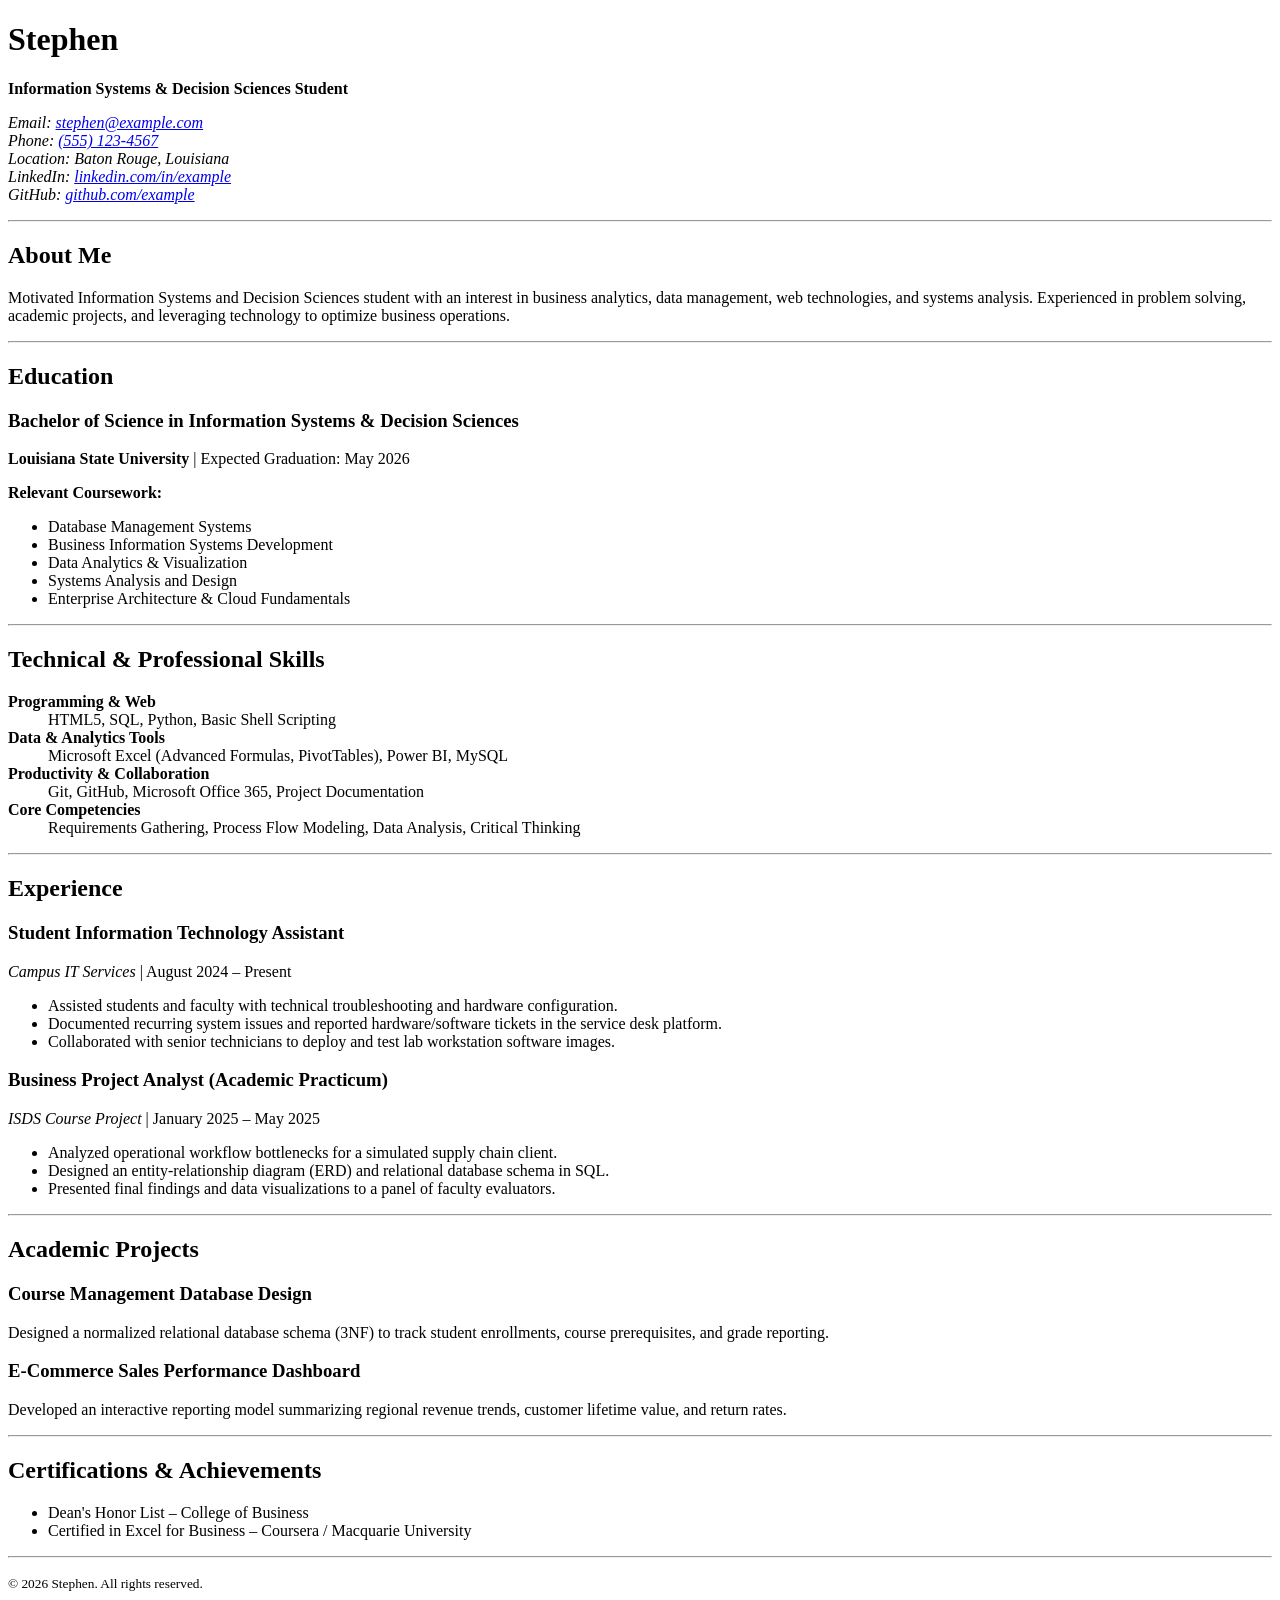
==== index.html @ 6f414e44 "Add index.html" ====
<!DOCTYPE html>
<html lang="en">
<head>
    <meta charset="UTF-8">
    <meta name="viewport" content="width=device-width, initial-scale=1.0">
    <title>Profile - Stephen</title>
</head>
<body>

    <header>
        <h1>Stephen</h1>
        <p><strong>Information Systems &amp; Decision Sciences Student</strong></p>
        <address>
            <p>
                Email: <a href="mailto:stephen@example.com">stephen@example.com</a><br>
                Phone: <a href="tel:+15551234567">(555) 123-4567</a><br>
                Location: Baton Rouge, Louisiana<br>
                LinkedIn: <a href="https://linkedin.com">linkedin.com/in/example</a><br>
                GitHub: <a href="https://github.com">github.com/example</a>
            </p>
        </address>
    </header>

    <hr>

    <main>
        <section>
            <h2>About Me</h2>
            <p>
                Motivated Information Systems and Decision Sciences student with an interest in business analytics, 
                data management, web technologies, and systems analysis. Experienced in problem solving, academic projects, 
                and leveraging technology to optimize business operations.
            </p>
        </section>

        <hr>

        <section>
            <h2>Education</h2>
            <article>
                <h3>Bachelor of Science in Information Systems &amp; Decision Sciences</h3>
                <p><strong>Louisiana State University</strong> | Expected Graduation: May 2026</p>
                <p><strong>Relevant Coursework:</strong></p>
                <ul>
                    <li>Database Management Systems</li>
                    <li>Business Information Systems Development</li>
                    <li>Data Analytics &amp; Visualization</li>
                    <li>Systems Analysis and Design</li>
                    <li>Enterprise Architecture &amp; Cloud Fundamentals</li>
                </ul>
            </article>
        </section>

        <hr>

        <section>
            <h2>Technical &amp; Professional Skills</h2>
            <dl>
                <dt><strong>Programming &amp; Web</strong></dt>
                <dd>HTML5, SQL, Python, Basic Shell Scripting</dd>

                <dt><strong>Data &amp; Analytics Tools</strong></dt>
                <dd>Microsoft Excel (Advanced Formulas, PivotTables), Power BI, MySQL</dd>

                <dt><strong>Productivity &amp; Collaboration</strong></dt>
                <dd>Git, GitHub, Microsoft Office 365, Project Documentation</dd>

                <dt><strong>Core Competencies</strong></dt>
                <dd>Requirements Gathering, Process Flow Modeling, Data Analysis, Critical Thinking</dd>
            </dl>
        </section>

        <hr>

        <section>
            <h2>Experience</h2>
            <article>
                <h3>Student Information Technology Assistant</h3>
                <p><em>Campus IT Services</em> | August 2024 &ndash; Present</p>
                <ul>
                    <li>Assisted students and faculty with technical troubleshooting and hardware configuration.</li>
                    <li>Documented recurring system issues and reported hardware/software tickets in the service desk platform.</li>
                    <li>Collaborated with senior technicians to deploy and test lab workstation software images.</li>
                </ul>
            </article>

            <article>
                <h3>Business Project Analyst (Academic Practicum)</h3>
                <p><em>ISDS Course Project</em> | January 2025 &ndash; May 2025</p>
                <ul>
                    <li>Analyzed operational workflow bottlenecks for a simulated supply chain client.</li>
                    <li>Designed an entity-relationship diagram (ERD) and relational database schema in SQL.</li>
                    <li>Presented final findings and data visualizations to a panel of faculty evaluators.</li>
                </ul>
            </article>
        </section>

        <hr>

        <section>
            <h2>Academic Projects</h2>
            <article>
                <h3>Course Management Database Design</h3>
                <p>Designed a normalized relational database schema (3NF) to track student enrollments, course prerequisites, and grade reporting.</p>
            </article>
            <article>
                <h3>E-Commerce Sales Performance Dashboard</h3>
                <p>Developed an interactive reporting model summarizing regional revenue trends, customer lifetime value, and return rates.</p>
            </article>
        </section>

        <hr>

        <section>
            <h2>Certifications &amp; Achievements</h2>
            <ul>
                <li>Dean's Honor List &ndash; College of Business</li>
                <li>Certified in Excel for Business &ndash; Coursera / Macquarie University</li>
            </ul>
        </section>
    </main>

    <hr>

    <footer>
        <p><small>&copy; 2026 Stephen. All rights reserved.</small></p>
    </footer>

</body>
</html>
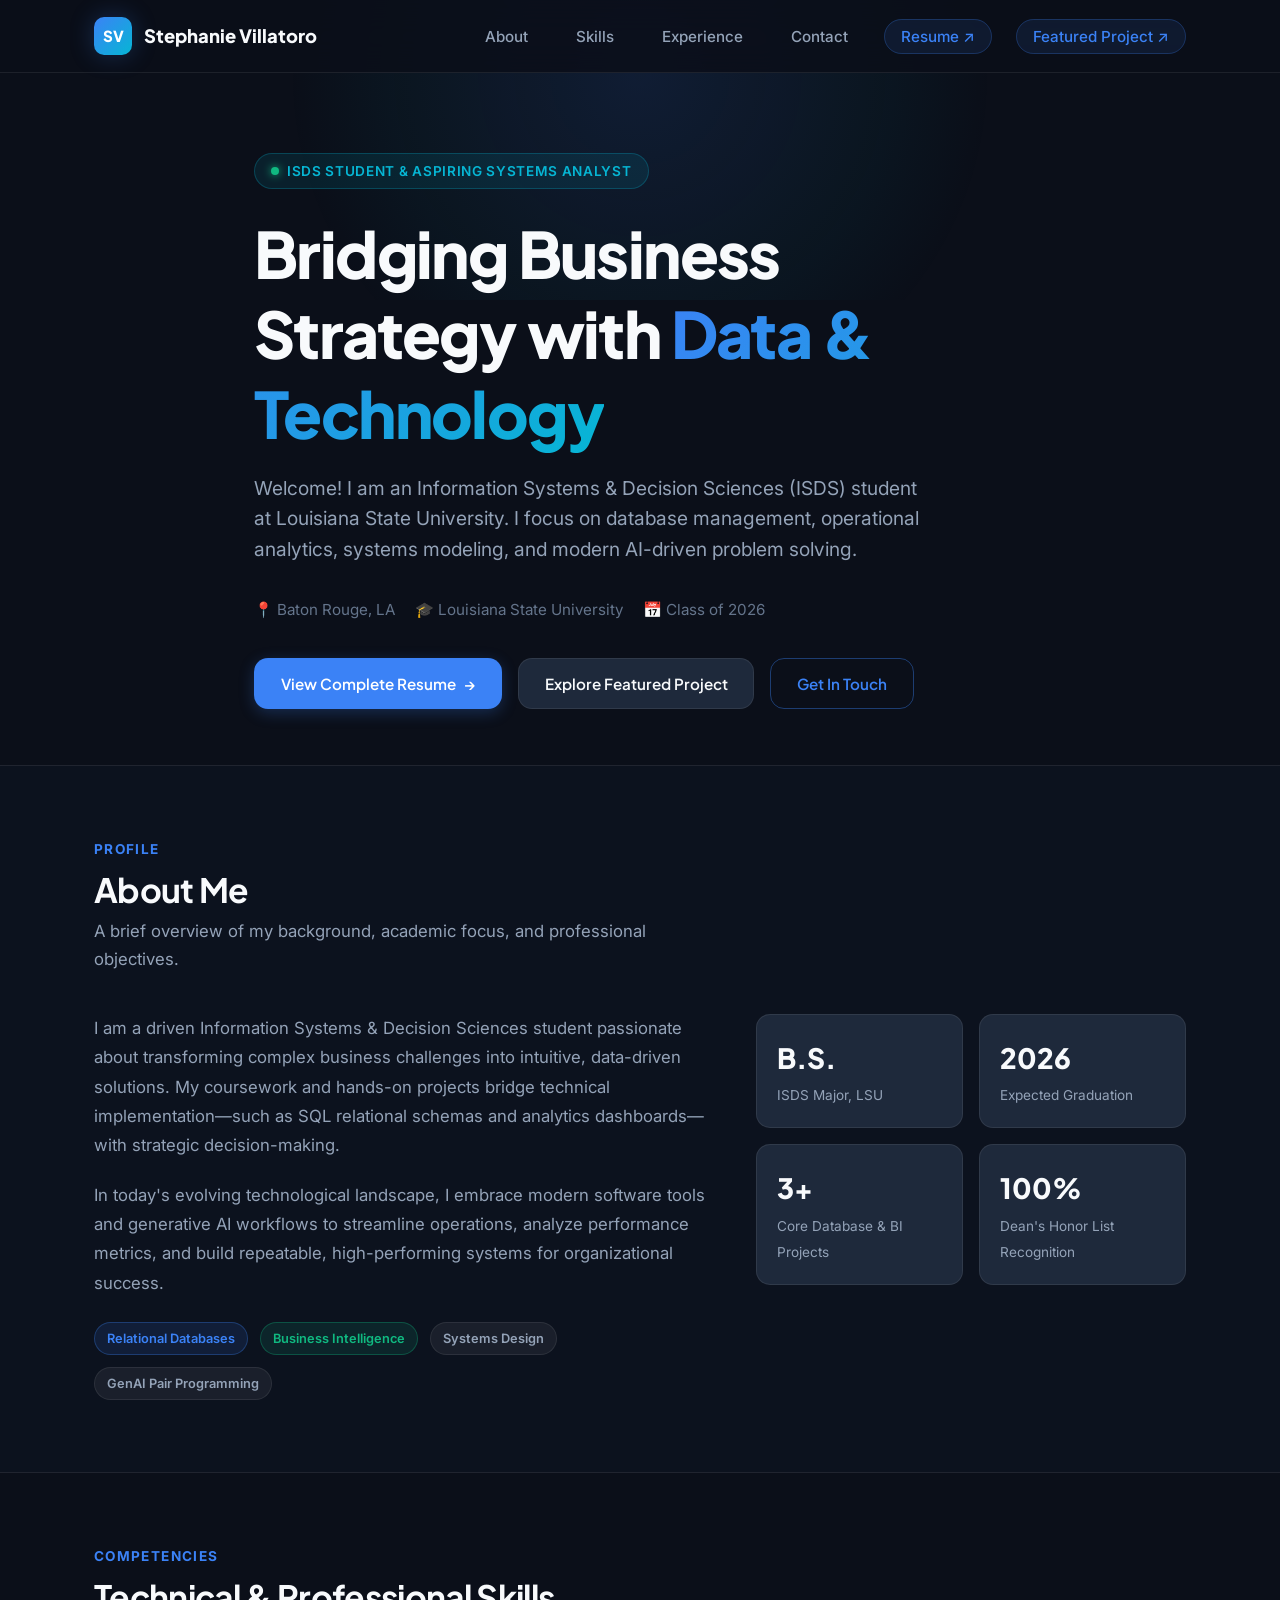
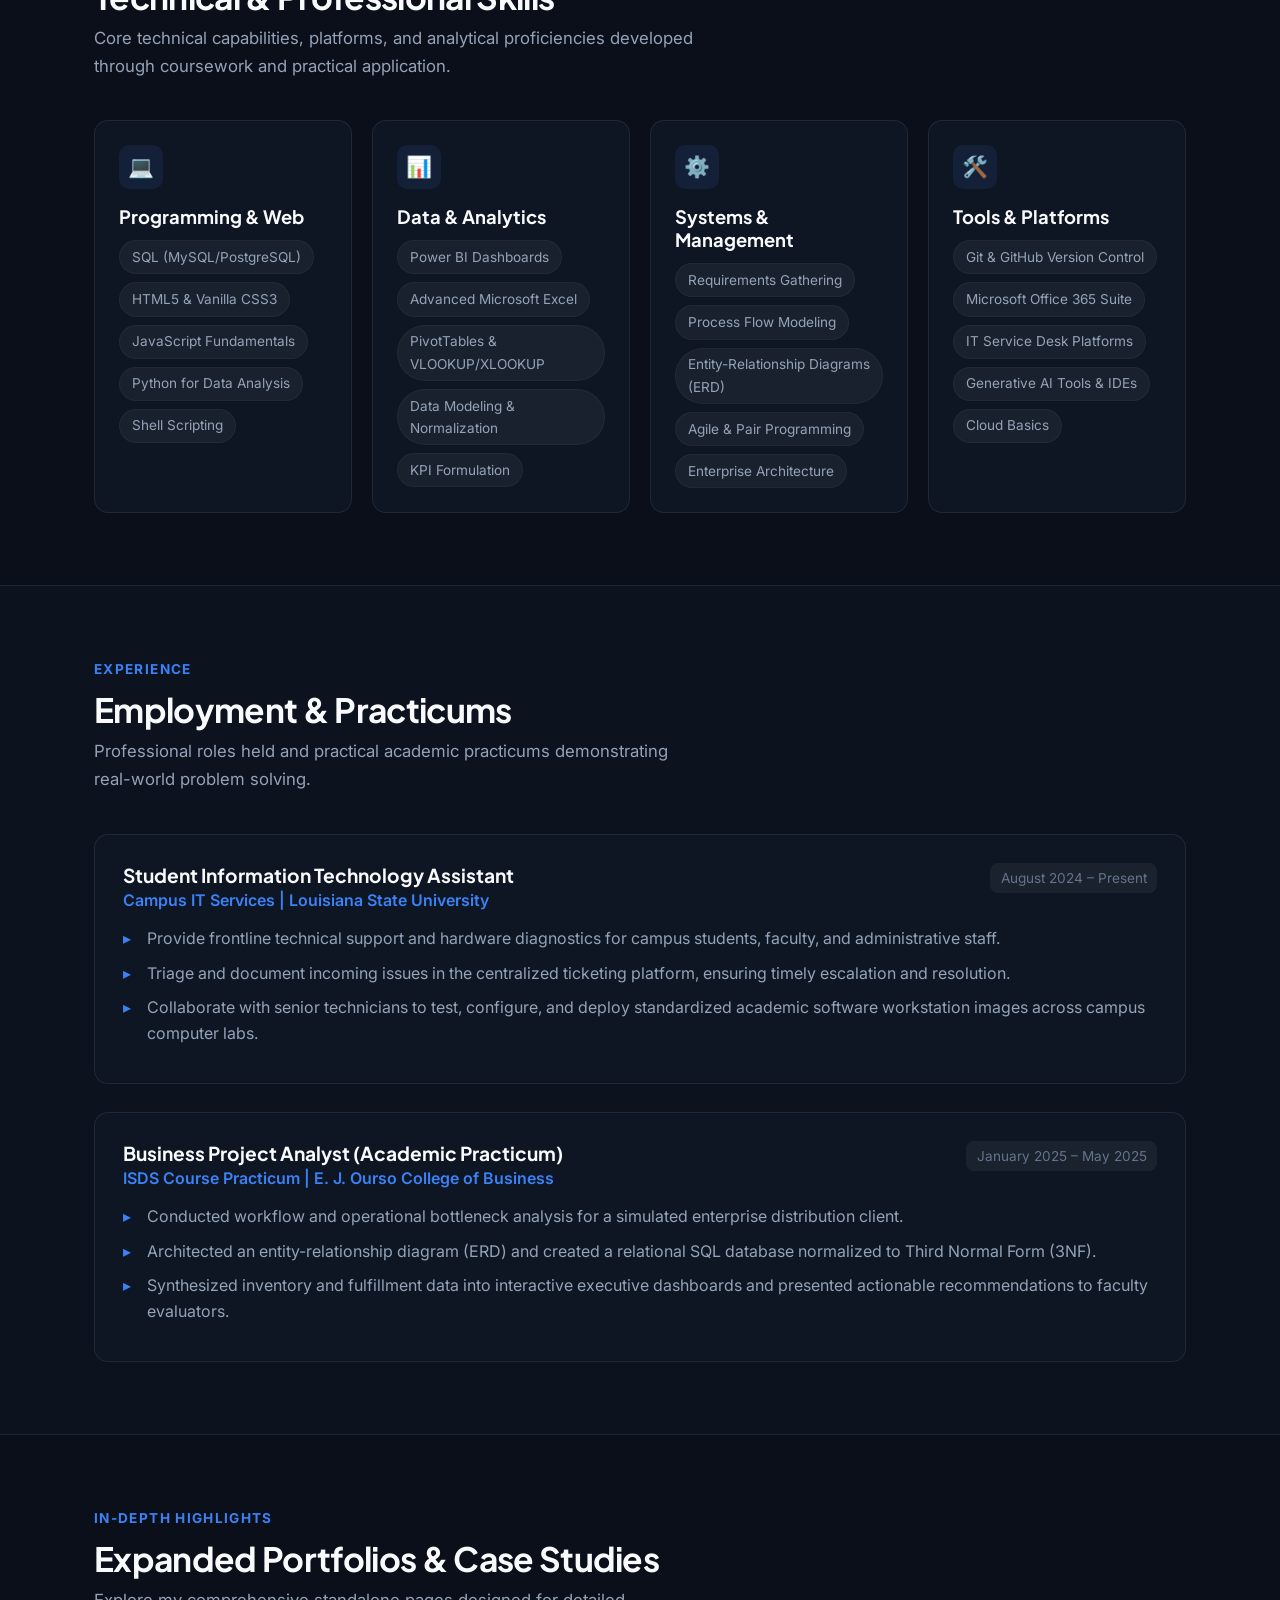
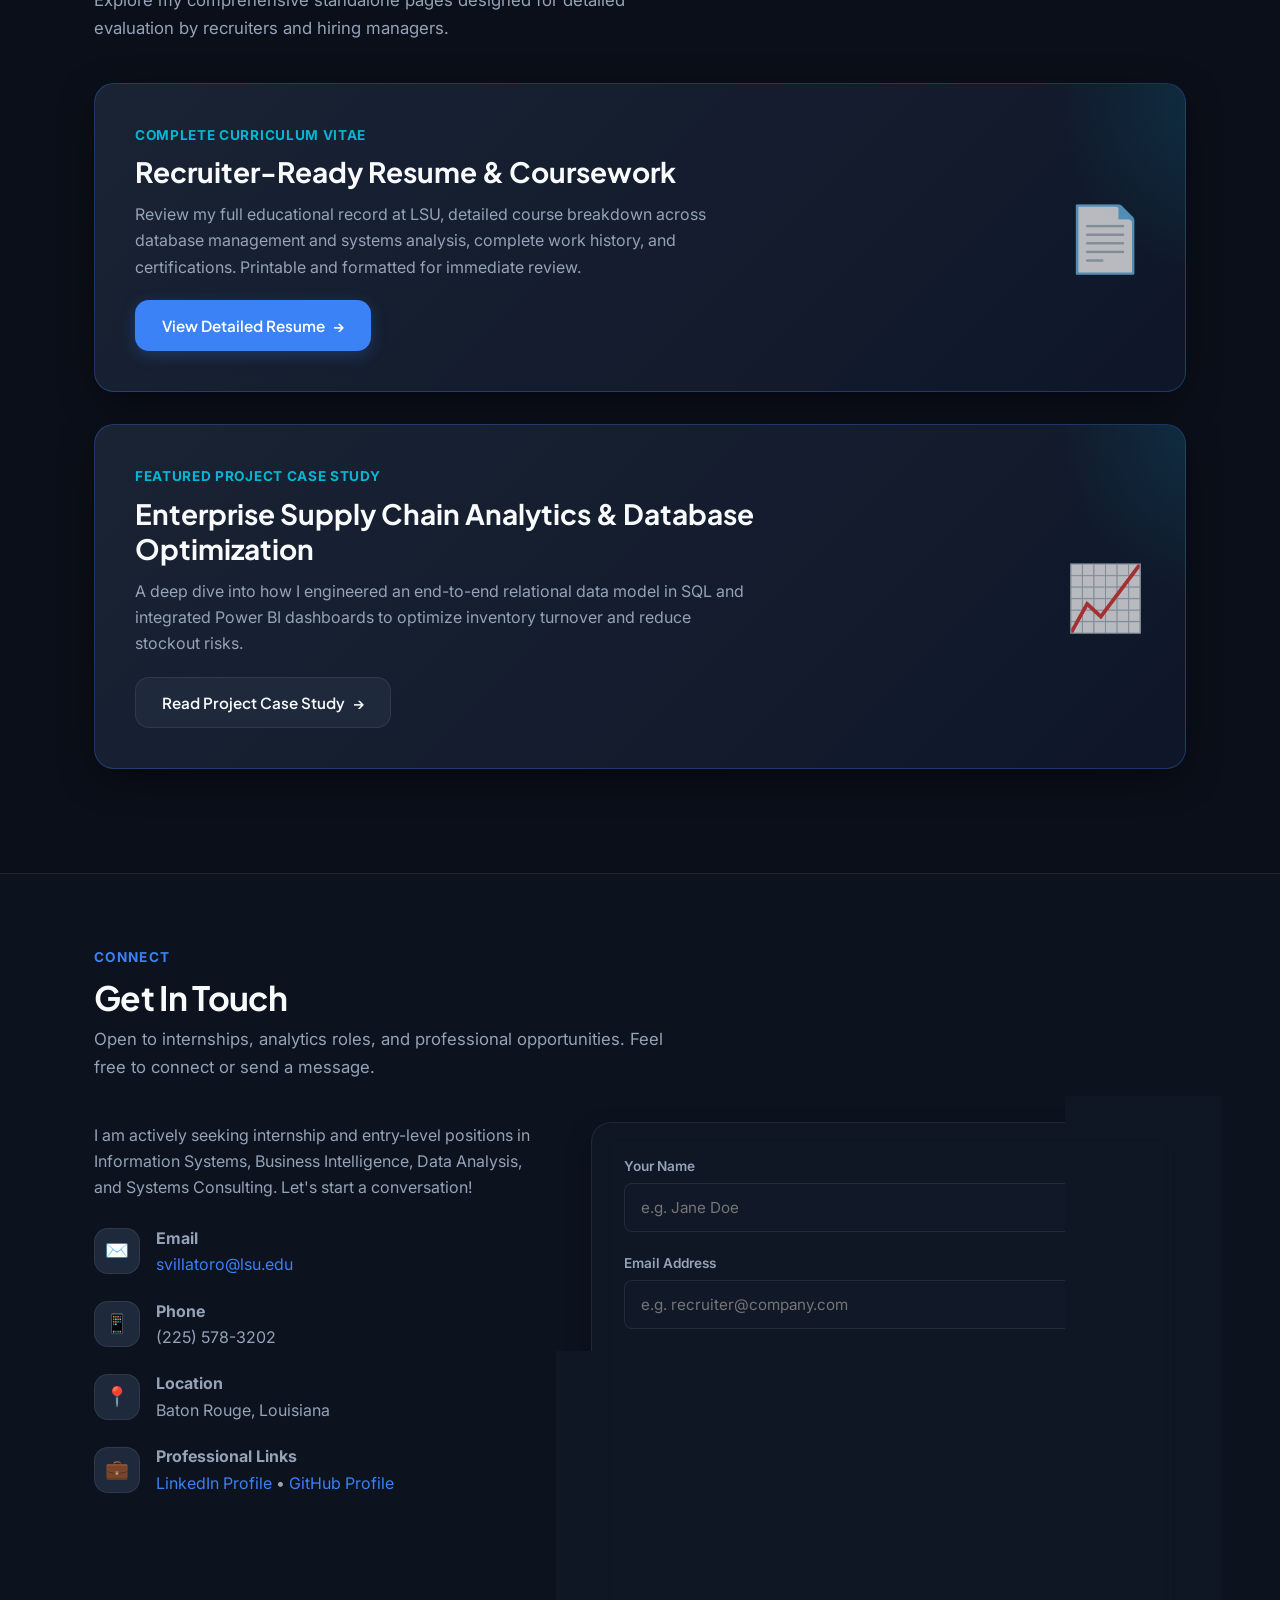
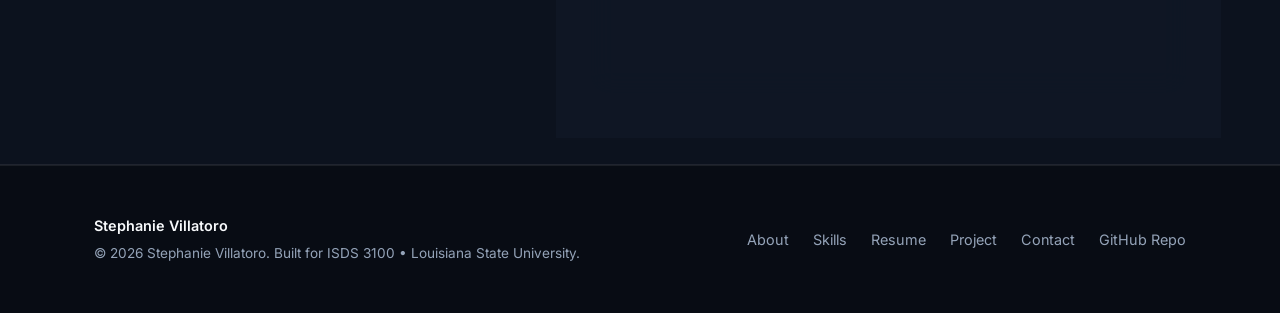
==== commit 6a70105d: "Build hybrid layout: single-page overview, resume, and project case study with unified design system" ====
--- a/index.html
+++ b/index.html
@@ -1,130 +1,380 @@
 <!DOCTYPE html>
 <html lang="en">
 <head>
-    <meta charset="UTF-8">
-    <meta name="viewport" content="width=device-width, initial-scale=1.0">
-    <title>Profile - Stephen</title>
+  <meta charset="UTF-8">
+  <meta name="viewport" content="width=device-width, initial-scale=1.0">
+  <meta name="description" content="Professional portfolio of Stephanie Villatoro, Information Systems & Decision Sciences (ISDS) student at Louisiana State University. Specializing in business analytics, database systems, and technology solutions.">
+  <meta name="keywords" content="Stephanie Villatoro, ISDS, Information Systems, Business Analytics, SQL, LSU, Portfolio, Resume">
+  <meta name="author" content="Stephanie Villatoro">
+  <title>Stephanie Villatoro | ISDS &amp; Business Analytics Portfolio</title>
+  <link rel="stylesheet" href="css/styles.css">
 </head>
 <body>
 
-    <header>
-        <h1>Stephen</h1>
-        <p><strong>Information Systems &amp; Decision Sciences Student</strong></p>
-        <address>
+  <!-- Navigation Header -->
+  <header class="site-header">
+    <div class="container nav-container">
+      <a href="index.html" class="brand-logo" aria-label="Stephanie Villatoro Homepage">
+        <span class="logo-badge">SV</span>
+        <span>Stephanie Villatoro</span>
+      </a>
+
+      <button class="mobile-toggle" id="mobileToggle" aria-label="Toggle Navigation Menu" aria-expanded="false">
+        ☰
+      </button>
+
+      <nav>
+        <ul class="nav-links" id="navLinks">
+          <li><a href="#about" class="nav-link">About</a></li>
+          <li><a href="#skills" class="nav-link">Skills</a></li>
+          <li><a href="#experience" class="nav-link">Experience</a></li>
+          <li><a href="#contact" class="nav-link">Contact</a></li>
+          <li><a href="resume.html" class="nav-link nav-highlight">Resume ↗</a></li>
+          <li><a href="project.html" class="nav-link nav-highlight">Featured Project ↗</a></li>
+        </ul>
+      </nav>
+    </div>
+  </header>
+
+  <main>
+    <!-- Hero Section -->
+    <section class="hero-section" id="hero">
+      <div class="container hero-content">
+        <div class="hero-pill">
+          <span class="hero-pill-dot"></span>
+          ISDS Student &amp; Aspiring Systems Analyst
+        </div>
+        <h1 class="hero-title">
+          Bridging Business Strategy with <span class="text-gradient">Data &amp; Technology</span>
+        </h1>
+        <p class="hero-subtitle">
+          Welcome! I am an Information Systems &amp; Decision Sciences (ISDS) student at Louisiana State University. I focus on database management, operational analytics, systems modeling, and modern AI-driven problem solving.
+        </p>
+
+        <div class="hero-meta">
+          <span class="hero-meta-item">📍 Baton Rouge, LA</span>
+          <span class="hero-meta-item">🎓 Louisiana State University</span>
+          <span class="hero-meta-item">📅 Class of 2026</span>
+        </div>
+
+        <div class="hero-actions">
+          <a href="resume.html" class="btn btn-primary" id="heroResumeBtn">
+            View Complete Resume
+            <span>→</span>
+          </a>
+          <a href="project.html" class="btn btn-secondary" id="heroProjectBtn">
+            Explore Featured Project
+          </a>
+          <a href="#contact" class="btn btn-outline" id="heroContactBtn">
+            Get In Touch
+          </a>
+        </div>
+      </div>
+    </section>
+
+    <!-- About Section -->
+    <section class="section section-alt" id="about">
+      <div class="container">
+        <div class="section-header">
+          <span class="section-tag">Profile</span>
+          <h2 class="section-title">About Me</h2>
+          <p class="section-subtitle">A brief overview of my background, academic focus, and professional objectives.</p>
+        </div>
+
+        <div class="about-grid">
+          <div class="profile-narrative">
             <p>
-                Email: <a href="mailto:stephen@example.com">stephen@example.com</a><br>
-                Phone: <a href="tel:+15551234567">(555) 123-4567</a><br>
-                Location: Baton Rouge, Louisiana<br>
-                LinkedIn: <a href="https://linkedin.com">linkedin.com/in/example</a><br>
-                GitHub: <a href="https://github.com">github.com/example</a>
-            </p>
-        </address>
-    </header>
-
-    <hr>
-
-    <main>
-        <section>
-            <h2>About Me</h2>
+              I am a driven Information Systems &amp; Decision Sciences student passionate about transforming complex business challenges into intuitive, data-driven solutions. My coursework and hands-on projects bridge technical implementation—such as SQL relational schemas and analytics dashboards—with strategic decision-making.
+            </p>
             <p>
-                Motivated Information Systems and Decision Sciences student with an interest in business analytics, 
-                data management, web technologies, and systems analysis. Experienced in problem solving, academic projects, 
-                and leveraging technology to optimize business operations.
-            </p>
-        </section>
-
-        <hr>
-
-        <section>
-            <h2>Education</h2>
-            <article>
-                <h3>Bachelor of Science in Information Systems &amp; Decision Sciences</h3>
-                <p><strong>Louisiana State University</strong> | Expected Graduation: May 2026</p>
-                <p><strong>Relevant Coursework:</strong></p>
-                <ul>
-                    <li>Database Management Systems</li>
-                    <li>Business Information Systems Development</li>
-                    <li>Data Analytics &amp; Visualization</li>
-                    <li>Systems Analysis and Design</li>
-                    <li>Enterprise Architecture &amp; Cloud Fundamentals</li>
-                </ul>
-            </article>
-        </section>
-
-        <hr>
-
-        <section>
-            <h2>Technical &amp; Professional Skills</h2>
-            <dl>
-                <dt><strong>Programming &amp; Web</strong></dt>
-                <dd>HTML5, SQL, Python, Basic Shell Scripting</dd>
-
-                <dt><strong>Data &amp; Analytics Tools</strong></dt>
-                <dd>Microsoft Excel (Advanced Formulas, PivotTables), Power BI, MySQL</dd>
-
-                <dt><strong>Productivity &amp; Collaboration</strong></dt>
-                <dd>Git, GitHub, Microsoft Office 365, Project Documentation</dd>
-
-                <dt><strong>Core Competencies</strong></dt>
-                <dd>Requirements Gathering, Process Flow Modeling, Data Analysis, Critical Thinking</dd>
-            </dl>
-        </section>
-
-        <hr>
-
-        <section>
-            <h2>Experience</h2>
-            <article>
-                <h3>Student Information Technology Assistant</h3>
-                <p><em>Campus IT Services</em> | August 2024 &ndash; Present</p>
-                <ul>
-                    <li>Assisted students and faculty with technical troubleshooting and hardware configuration.</li>
-                    <li>Documented recurring system issues and reported hardware/software tickets in the service desk platform.</li>
-                    <li>Collaborated with senior technicians to deploy and test lab workstation software images.</li>
-                </ul>
-            </article>
-
-            <article>
-                <h3>Business Project Analyst (Academic Practicum)</h3>
-                <p><em>ISDS Course Project</em> | January 2025 &ndash; May 2025</p>
-                <ul>
-                    <li>Analyzed operational workflow bottlenecks for a simulated supply chain client.</li>
-                    <li>Designed an entity-relationship diagram (ERD) and relational database schema in SQL.</li>
-                    <li>Presented final findings and data visualizations to a panel of faculty evaluators.</li>
-                </ul>
-            </article>
-        </section>
-
-        <hr>
-
-        <section>
-            <h2>Academic Projects</h2>
-            <article>
-                <h3>Course Management Database Design</h3>
-                <p>Designed a normalized relational database schema (3NF) to track student enrollments, course prerequisites, and grade reporting.</p>
-            </article>
-            <article>
-                <h3>E-Commerce Sales Performance Dashboard</h3>
-                <p>Developed an interactive reporting model summarizing regional revenue trends, customer lifetime value, and return rates.</p>
-            </article>
-        </section>
-
-        <hr>
-
-        <section>
-            <h2>Certifications &amp; Achievements</h2>
-            <ul>
-                <li>Dean's Honor List &ndash; College of Business</li>
-                <li>Certified in Excel for Business &ndash; Coursera / Macquarie University</li>
-            </ul>
-        </section>
-    </main>
-
-    <hr>
-
-    <footer>
-        <p><small>&copy; 2026 Stephen. All rights reserved.</small></p>
-    </footer>
-
+              In today's evolving technological landscape, I embrace modern software tools and generative AI workflows to streamline operations, analyze performance metrics, and build repeatable, high-performing systems for organizational success.
+            </p>
+            <div style="margin-top: 1.5rem; display: flex; gap: 0.75rem; flex-wrap: wrap;">
+              <span class="badge badge-primary">Relational Databases</span>
+              <span class="badge badge-emerald">Business Intelligence</span>
+              <span class="badge">Systems Design</span>
+              <span class="badge">GenAI Pair Programming</span>
+            </div>
+          </div>
+
+          <div class="stat-card-group">
+            <div class="stat-card">
+              <span class="stat-value">B.S.</span>
+              <span class="stat-label">ISDS Major, LSU</span>
+            </div>
+            <div class="stat-card">
+              <span class="stat-value">2026</span>
+              <span class="stat-label">Expected Graduation</span>
+            </div>
+            <div class="stat-card">
+              <span class="stat-value">3+</span>
+              <span class="stat-label">Core Database &amp; BI Projects</span>
+            </div>
+            <div class="stat-card">
+              <span class="stat-value">100%</span>
+              <span class="stat-label">Dean's Honor List Recognition</span>
+            </div>
+          </div>
+        </div>
+      </div>
+    </section>
+
+    <!-- Skills / Competencies Section -->
+    <section class="section" id="skills">
+      <div class="container">
+        <div class="section-header">
+          <span class="section-tag">Competencies</span>
+          <h2 class="section-title">Technical &amp; Professional Skills</h2>
+          <p class="section-subtitle">Core technical capabilities, platforms, and analytical proficiencies developed through coursework and practical application.</p>
+        </div>
+
+        <div class="grid-4">
+          <!-- Card 1 -->
+          <div class="skill-card">
+            <div class="skill-icon">💻</div>
+            <h3 class="skill-category-title">Programming &amp; Web</h3>
+            <ul class="skill-tag-list">
+              <li class="skill-tag">SQL (MySQL/PostgreSQL)</li>
+              <li class="skill-tag">HTML5 &amp; Vanilla CSS3</li>
+              <li class="skill-tag">JavaScript Fundamentals</li>
+              <li class="skill-tag">Python for Data Analysis</li>
+              <li class="skill-tag">Shell Scripting</li>
+            </ul>
+          </div>
+
+          <!-- Card 2 -->
+          <div class="skill-card">
+            <div class="skill-icon">📊</div>
+            <h3 class="skill-category-title">Data &amp; Analytics</h3>
+            <ul class="skill-tag-list">
+              <li class="skill-tag">Power BI Dashboards</li>
+              <li class="skill-tag">Advanced Microsoft Excel</li>
+              <li class="skill-tag">PivotTables &amp; VLOOKUP/XLOOKUP</li>
+              <li class="skill-tag">Data Modeling &amp; Normalization</li>
+              <li class="skill-tag">KPI Formulation</li>
+            </ul>
+          </div>
+
+          <!-- Card 3 -->
+          <div class="skill-card">
+            <div class="skill-icon">⚙️</div>
+            <h3 class="skill-category-title">Systems &amp; Management</h3>
+            <ul class="skill-tag-list">
+              <li class="skill-tag">Requirements Gathering</li>
+              <li class="skill-tag">Process Flow Modeling</li>
+              <li class="skill-tag">Entity-Relationship Diagrams (ERD)</li>
+              <li class="skill-tag">Agile &amp; Pair Programming</li>
+              <li class="skill-tag">Enterprise Architecture</li>
+            </ul>
+          </div>
+
+          <!-- Card 4 -->
+          <div class="skill-card">
+            <div class="skill-icon">🛠️</div>
+            <h3 class="skill-category-title">Tools &amp; Platforms</h3>
+            <ul class="skill-tag-list">
+              <li class="skill-tag">Git &amp; GitHub Version Control</li>
+              <li class="skill-tag">Microsoft Office 365 Suite</li>
+              <li class="skill-tag">IT Service Desk Platforms</li>
+              <li class="skill-tag">Generative AI Tools &amp; IDEs</li>
+              <li class="skill-tag">Cloud Basics</li>
+            </ul>
+          </div>
+        </div>
+      </div>
+    </section>
+
+    <!-- Experience Section -->
+    <section class="section section-alt" id="experience">
+      <div class="container">
+        <div class="section-header">
+          <span class="section-tag">Experience</span>
+          <h2 class="section-title">Employment &amp; Practicums</h2>
+          <p class="section-subtitle">Professional roles held and practical academic practicums demonstrating real-world problem solving.</p>
+        </div>
+
+        <div class="timeline">
+          <!-- Role 1 -->
+          <article class="timeline-item">
+            <div class="timeline-header">
+              <div>
+                <h3 class="role-title">Student Information Technology Assistant</h3>
+                <span class="company-name">Campus IT Services | Louisiana State University</span>
+              </div>
+              <span class="timeline-date">August 2024 &ndash; Present</span>
+            </div>
+            <ul class="timeline-duties">
+              <li>Provide frontline technical support and hardware diagnostics for campus students, faculty, and administrative staff.</li>
+              <li>Triage and document incoming issues in the centralized ticketing platform, ensuring timely escalation and resolution.</li>
+              <li>Collaborate with senior technicians to test, configure, and deploy standardized academic software workstation images across campus computer labs.</li>
+            </ul>
+          </article>
+
+          <!-- Role 2 -->
+          <article class="timeline-item">
+            <div class="timeline-header">
+              <div>
+                <h3 class="role-title">Business Project Analyst (Academic Practicum)</h3>
+                <span class="company-name">ISDS Course Practicum | E. J. Ourso College of Business</span>
+              </div>
+              <span class="timeline-date">January 2025 &ndash; May 2025</span>
+            </div>
+            <ul class="timeline-duties">
+              <li>Conducted workflow and operational bottleneck analysis for a simulated enterprise distribution client.</li>
+              <li>Architected an entity-relationship diagram (ERD) and created a relational SQL database normalized to Third Normal Form (3NF).</li>
+              <li>Synthesized inventory and fulfillment data into interactive executive dashboards and presented actionable recommendations to faculty evaluators.</li>
+            </ul>
+          </article>
+        </div>
+      </div>
+    </section>
+
+    <!-- Hybrid Bridges: Standalone Pages Teasers -->
+    <section class="section" id="deep-dives">
+      <div class="container">
+        <div class="section-header">
+          <span class="section-tag">In-Depth Highlights</span>
+          <h2 class="section-title">Expanded Portfolios &amp; Case Studies</h2>
+          <p class="section-subtitle">Explore my comprehensive standalone pages designed for detailed evaluation by recruiters and hiring managers.</p>
+        </div>
+
+        <!-- Callout 1: Resume -->
+        <div class="feature-banner">
+          <div class="feature-banner-content">
+            <span class="feature-banner-tag">Complete Curriculum Vitae</span>
+            <h3 class="feature-banner-title">Recruiter-Ready Resume &amp; Coursework</h3>
+            <p class="feature-banner-desc">
+              Review my full educational record at LSU, detailed course breakdown across database management and systems analysis, complete work history, and certifications. Printable and formatted for immediate review.
+            </p>
+            <a href="resume.html" class="btn btn-primary" id="bannerResumeLink">
+              View Detailed Resume
+              <span>→</span>
+            </a>
+          </div>
+          <div>
+            <span style="font-size: 4rem; opacity: 0.7;">📄</span>
+          </div>
+        </div>
+
+        <!-- Callout 2: Project -->
+        <div class="feature-banner">
+          <div class="feature-banner-content">
+            <span class="feature-banner-tag">Featured Project Case Study</span>
+            <h3 class="feature-banner-title">Enterprise Supply Chain Analytics &amp; Database Optimization</h3>
+            <p class="feature-banner-desc">
+              A deep dive into how I engineered an end-to-end relational data model in SQL and integrated Power BI dashboards to optimize inventory turnover and reduce stockout risks.
+            </p>
+            <a href="project.html" class="btn btn-secondary" id="bannerProjectLink">
+              Read Project Case Study
+              <span>→</span>
+            </a>
+          </div>
+          <div>
+            <span style="font-size: 4rem; opacity: 0.7;">📈</span>
+          </div>
+        </div>
+      </div>
+    </section>
+
+    <!-- Contact Section -->
+    <section class="section section-alt" id="contact">
+      <div class="container">
+        <div class="section-header">
+          <span class="section-tag">Connect</span>
+          <h2 class="section-title">Get In Touch</h2>
+          <p class="section-subtitle">Open to internships, analytics roles, and professional opportunities. Feel free to connect or send a message.</p>
+        </div>
+
+        <div class="contact-grid">
+          <div>
+            <p>
+              I am actively seeking internship and entry-level positions in Information Systems, Business Intelligence, Data Analysis, and Systems Consulting. Let's start a conversation!
+            </p>
+            <div class="contact-info-list">
+              <div class="contact-info-item">
+                <div class="contact-icon-box">✉️</div>
+                <div>
+                  <strong>Email</strong><br>
+                  <a href="mailto:svillatoro@lsu.edu">svillatoro@lsu.edu</a>
+                </div>
+              </div>
+              <div class="contact-info-item">
+                <div class="contact-icon-box">📱</div>
+                <div>
+                  <strong>Phone</strong><br>
+                  <span>(225) 578-3202</span>
+                </div>
+              </div>
+              <div class="contact-info-item">
+                <div class="contact-icon-box">📍</div>
+                <div>
+                  <strong>Location</strong><br>
+                  <span>Baton Rouge, Louisiana</span>
+                </div>
+              </div>
+              <div class="contact-info-item">
+                <div class="contact-icon-box">💼</div>
+                <div>
+                  <strong>Professional Links</strong><br>
+                  <a href="https://linkedin.com" target="_blank" rel="noopener noreferrer">LinkedIn Profile</a> &bull; 
+                  <a href="https://github.com/Stephanievillatoro" target="_blank" rel="noopener noreferrer">GitHub Profile</a>
+                </div>
+              </div>
+            </div>
+          </div>
+
+          <!-- Contact Form with JS validation -->
+          <div class="glass-card">
+            <div id="formStatus" style="display: none;"></div>
+            <form class="contact-form" id="contactForm">
+              <div class="form-group">
+                <label for="contactName" class="form-label">Your Name</label>
+                <input type="text" id="contactName" class="form-input" placeholder="e.g. Jane Doe" required>
+              </div>
+              <div class="form-group">
+                <label for="contactEmail" class="form-label">Email Address</label>
+                <input type="email" id="contactEmail" class="form-input" placeholder="e.g. recruiter@company.com" required>
+              </div>
+              <div class="form-group">
+                <label for="contactSubject" class="form-label">Subject</label>
+                <input type="text" id="contactSubject" class="form-input" placeholder="Internship Inquiry / Project Discussion" required>
+              </div>
+              <div class="form-group">
+                <label for="contactMessage" class="form-label">Message</label>
+                <textarea id="contactMessage" class="form-textarea" placeholder="Write your message here..." required></textarea>
+              </div>
+              <button type="submit" class="btn btn-primary" id="sendMessageBtn">
+                Send Message
+              </button>
+            </form>
+          </div>
+        </div>
+      </div>
+    </section>
+  </main>
+
+  <!-- Footer -->
+  <footer class="site-footer">
+    <div class="container footer-content">
+      <div>
+        <p style="margin-bottom: 0.25rem; font-weight: 600; color: var(--text-primary);">
+          Stephanie Villatoro
+        </p>
+        <p style="margin-bottom: 0; font-size: 0.85rem;">
+          &copy; 2026 Stephanie Villatoro. Built for ISDS 3100 &bull; Louisiana State University.
+        </p>
+      </div>
+      <ul class="footer-links">
+        <li><a href="#about">About</a></li>
+        <li><a href="#skills">Skills</a></li>
+        <li><a href="resume.html">Resume</a></li>
+        <li><a href="project.html">Project</a></li>
+        <li><a href="#contact">Contact</a></li>
+        <li><a href="https://github.com/Stephanievillatoro/Stephanie-Website" target="_blank" rel="noopener noreferrer">GitHub Repo</a></li>
+      </ul>
+    </div>
+  </footer>
+
+  <script src="js/main.js"></script>
 </body>
 </html>
--- a/css/styles.css
+++ b/css/styles.css
@@ -0,0 +1,1071 @@
+/* ==========================================================================
+   ISDS 3100 - Unified Design System & Stylesheet
+   Designed for Stephanie Villatoro | ISDS / Business Analytics Portfolio
+   ========================================================================== */
+
+@import url('https://fonts.googleapis.com/css2?family=Inter:wght@300;400;500;600;700&family=Plus+Jakarta+Sans:wght@500;600;700;800&display=swap');
+
+:root {
+  /* Color Palette - Deep Modern Slate & Tech Blue */
+  --bg-main: #0b0f19;
+  --bg-surface: #111827;
+  --bg-surface-elevated: #1e293b;
+  --bg-card: rgba(17, 24, 39, 0.75);
+  --bg-glass: rgba(30, 41, 59, 0.6);
+  
+  --border-subtle: rgba(255, 255, 255, 0.08);
+  --border-focus: #3b82f6;
+  --border-hover: rgba(99, 102, 241, 0.3);
+
+  --text-primary: #f8fafc;
+  --text-secondary: #94a3b8;
+  --text-muted: #64748b;
+
+  --accent-primary: #3b82f6;
+  --accent-primary-hover: #2563eb;
+  --accent-secondary: #06b6d4;
+  --accent-gradient: linear-gradient(135deg, #3b82f6 0%, #06b6d4 100%);
+  --accent-glow: rgba(59, 130, 246, 0.25);
+  --accent-emerald: #10b981;
+  --accent-amber: #f59e0b;
+
+  /* Typography */
+  --font-heading: 'Plus Jakarta Sans', -apple-system, BlinkMacSystemFont, sans-serif;
+  --font-body: 'Inter', -apple-system, BlinkMacSystemFont, sans-serif;
+
+  /* Transitions & Radii */
+  --radius-sm: 8px;
+  --radius-md: 14px;
+  --radius-lg: 20px;
+  --radius-full: 9999px;
+  --transition-fast: 0.2s cubic-bezier(0.4, 0, 0.2, 1);
+  --transition-smooth: 0.3s cubic-bezier(0.4, 0, 0.2, 1);
+  --shadow-card: 0 10px 30px -10px rgba(0, 0, 0, 0.5);
+  --shadow-glow: 0 0 25px var(--accent-glow);
+
+  /* Container */
+  --max-width: 1140px;
+}
+
+/* Base Reset & Typography */
+*, *::before, *::after {
+  box-sizing: border-box;
+  margin: 0;
+  padding: 0;
+}
+
+html {
+  scroll-behavior: smooth;
+  scroll-padding-top: 85px;
+  font-size: 16px;
+}
+
+body {
+  font-family: var(--font-body);
+  background-color: var(--bg-main);
+  color: var(--text-primary);
+  line-height: 1.65;
+  -webkit-font-smoothing: antialiased;
+  position: relative;
+  overflow-x: hidden;
+  min-height: 100vh;
+  display: flex;
+  flex-direction: column;
+}
+
+/* Ambient Background Glow */
+body::before {
+  content: '';
+  position: fixed;
+  top: -150px;
+  left: 50%;
+  transform: translateX(-50%);
+  width: 900px;
+  height: 450px;
+  background: radial-gradient(circle, rgba(59, 130, 246, 0.12) 0%, rgba(6, 182, 212, 0.04) 50%, transparent 70%);
+  pointer-events: none;
+  z-index: 0;
+}
+
+h1, h2, h3, h4, h5, h6 {
+  font-family: var(--font-heading);
+  color: var(--text-primary);
+  line-height: 1.25;
+  font-weight: 700;
+}
+
+a {
+  color: var(--accent-primary);
+  text-decoration: none;
+  transition: color var(--transition-fast);
+}
+
+a:hover {
+  color: var(--accent-secondary);
+}
+
+p {
+  color: var(--text-secondary);
+  margin-bottom: 1rem;
+}
+
+ul, ol {
+  list-style-position: inside;
+  color: var(--text-secondary);
+}
+
+.container {
+  width: 100%;
+  max-width: var(--max-width);
+  margin: 0 auto;
+  padding: 0 1.5rem;
+  position: relative;
+  z-index: 1;
+}
+
+/* ==========================================================================
+   Navigation Header
+   ========================================================================== */
+.site-header {
+  position: sticky;
+  top: 0;
+  width: 100%;
+  z-index: 100;
+  background: rgba(11, 15, 25, 0.85);
+  backdrop-filter: blur(16px);
+  -webkit-backdrop-filter: blur(16px);
+  border-bottom: 1px solid var(--border-subtle);
+  transition: background var(--transition-fast);
+}
+
+.nav-container {
+  display: flex;
+  align-items: center;
+  justify-content: space-between;
+  height: 72px;
+}
+
+.brand-logo {
+  display: flex;
+  align-items: center;
+  gap: 0.75rem;
+  font-family: var(--font-heading);
+  font-weight: 800;
+  font-size: 1.15rem;
+  color: var(--text-primary);
+  text-decoration: none;
+}
+
+.logo-badge {
+  width: 38px;
+  height: 38px;
+  border-radius: 10px;
+  background: var(--accent-gradient);
+  display: flex;
+  align-items: center;
+  justify-content: center;
+  color: #ffffff;
+  font-weight: 800;
+  font-size: 0.95rem;
+  box-shadow: var(--shadow-glow);
+}
+
+.nav-links {
+  display: flex;
+  align-items: center;
+  gap: 1.5rem;
+  list-style: none;
+}
+
+.nav-link {
+  color: var(--text-secondary);
+  font-weight: 500;
+  font-size: 0.95rem;
+  padding: 0.5rem 0.75rem;
+  border-radius: var(--radius-sm);
+  transition: all var(--transition-fast);
+}
+
+.nav-link:hover, .nav-link.active {
+  color: var(--text-primary);
+  background: rgba(255, 255, 255, 0.05);
+}
+
+.nav-highlight {
+  background: rgba(59, 130, 246, 0.1);
+  color: var(--accent-primary) !important;
+  border: 1px solid rgba(59, 130, 246, 0.25);
+  padding: 0.45rem 1rem;
+  border-radius: var(--radius-full);
+}
+
+.nav-highlight:hover {
+  background: var(--accent-primary);
+  color: #ffffff !important;
+}
+
+/* Mobile Toggle */
+.mobile-toggle {
+  display: none;
+  background: none;
+  border: none;
+  color: var(--text-primary);
+  font-size: 1.5rem;
+  cursor: pointer;
+  padding: 0.5rem;
+}
+
+/* ==========================================================================
+   Hero Section
+   ========================================================================== */
+.hero-section {
+  padding: 5rem 0 3.5rem;
+  position: relative;
+}
+
+.hero-content {
+  max-width: 820px;
+}
+
+.hero-pill {
+  display: inline-flex;
+  align-items: center;
+  gap: 0.5rem;
+  padding: 0.35rem 1rem;
+  border-radius: var(--radius-full);
+  background: rgba(6, 182, 212, 0.1);
+  border: 1px solid rgba(6, 182, 212, 0.25);
+  color: var(--accent-secondary);
+  font-size: 0.85rem;
+  font-weight: 600;
+  margin-bottom: 1.5rem;
+  text-transform: uppercase;
+  letter-spacing: 0.05em;
+}
+
+.hero-pill-dot {
+  width: 8px;
+  height: 8px;
+  border-radius: 50%;
+  background-color: var(--accent-emerald);
+  box-shadow: 0 0 8px var(--accent-emerald);
+}
+
+.hero-title {
+  font-size: clamp(2.5rem, 5vw, 4rem);
+  font-weight: 800;
+  letter-spacing: -0.025em;
+  margin-bottom: 1.25rem;
+}
+
+.text-gradient {
+  background: var(--accent-gradient);
+  -webkit-background-clip: text;
+  -webkit-text-fill-color: transparent;
+}
+
+.hero-subtitle {
+  font-size: 1.2rem;
+  line-height: 1.6;
+  color: var(--text-secondary);
+  margin-bottom: 2rem;
+  max-width: 680px;
+}
+
+.hero-meta {
+  display: flex;
+  flex-wrap: wrap;
+  gap: 1.25rem;
+  margin-bottom: 2.25rem;
+  color: var(--text-muted);
+  font-size: 0.95rem;
+}
+
+.hero-meta-item {
+  display: flex;
+  align-items: center;
+  gap: 0.4rem;
+}
+
+.hero-actions {
+  display: flex;
+  flex-wrap: wrap;
+  gap: 1rem;
+}
+
+/* ==========================================================================
+   Buttons & Badges
+   ========================================================================== */
+.btn {
+  display: inline-flex;
+  align-items: center;
+  justify-content: center;
+  gap: 0.5rem;
+  padding: 0.75rem 1.6rem;
+  font-family: var(--font-heading);
+  font-weight: 600;
+  font-size: 0.95rem;
+  border-radius: var(--radius-md);
+  transition: all var(--transition-smooth);
+  cursor: pointer;
+  border: 1px solid transparent;
+  text-decoration: none;
+}
+
+.btn-primary {
+  background: var(--accent-primary);
+  color: #ffffff;
+  box-shadow: 0 4px 15px var(--accent-glow);
+}
+
+.btn-primary:hover {
+  background: var(--accent-primary-hover);
+  color: #ffffff;
+  transform: translateY(-2px);
+  box-shadow: 0 8px 25px rgba(59, 130, 246, 0.4);
+}
+
+.btn-secondary {
+  background: var(--bg-surface-elevated);
+  color: var(--text-primary);
+  border-color: var(--border-subtle);
+}
+
+.btn-secondary:hover {
+  background: rgba(255, 255, 255, 0.1);
+  color: #ffffff;
+  border-color: rgba(255, 255, 255, 0.2);
+  transform: translateY(-2px);
+}
+
+.btn-outline {
+  background: transparent;
+  color: var(--accent-primary);
+  border-color: rgba(59, 130, 246, 0.4);
+}
+
+.btn-outline:hover {
+  background: rgba(59, 130, 246, 0.1);
+  color: var(--text-primary);
+  border-color: var(--accent-primary);
+  transform: translateY(-2px);
+}
+
+.btn-sm {
+  padding: 0.5rem 1rem;
+  font-size: 0.85rem;
+  border-radius: var(--radius-sm);
+}
+
+/* Badges */
+.badge {
+  display: inline-block;
+  padding: 0.3rem 0.75rem;
+  border-radius: var(--radius-full);
+  font-size: 0.8rem;
+  font-weight: 600;
+  background: rgba(255, 255, 255, 0.06);
+  color: var(--text-secondary);
+  border: 1px solid var(--border-subtle);
+}
+
+.badge-primary {
+  background: rgba(59, 130, 246, 0.12);
+  color: var(--accent-primary);
+  border-color: rgba(59, 130, 246, 0.3);
+}
+
+.badge-emerald {
+  background: rgba(16, 185, 129, 0.12);
+  color: var(--accent-emerald);
+  border-color: rgba(16, 185, 129, 0.3);
+}
+
+/* ==========================================================================
+   Section Components & Cards
+   ========================================================================== */
+.section {
+  padding: 4.5rem 0;
+  position: relative;
+}
+
+.section-alt {
+  background: rgba(17, 24, 39, 0.4);
+  border-top: 1px solid var(--border-subtle);
+  border-bottom: 1px solid var(--border-subtle);
+}
+
+.section-header {
+  margin-bottom: 2.5rem;
+}
+
+.section-tag {
+  font-size: 0.85rem;
+  font-weight: 700;
+  text-transform: uppercase;
+  letter-spacing: 0.1em;
+  color: var(--accent-primary);
+  margin-bottom: 0.5rem;
+  display: block;
+}
+
+.section-title {
+  font-size: 2.1rem;
+  letter-spacing: -0.02em;
+}
+
+.section-subtitle {
+  color: var(--text-secondary);
+  font-size: 1.05rem;
+  margin-top: 0.5rem;
+  max-width: 600px;
+}
+
+/* Glass Card */
+.glass-card {
+  background: var(--bg-card);
+  backdrop-filter: blur(12px);
+  -webkit-backdrop-filter: blur(12px);
+  border: 1px solid var(--border-subtle);
+  border-radius: var(--radius-lg);
+  padding: 2rem;
+  transition: all var(--transition-smooth);
+  box-shadow: var(--shadow-card);
+}
+
+.glass-card:hover {
+  border-color: var(--border-hover);
+  transform: translateY(-3px);
+  box-shadow: 0 15px 35px -10px rgba(0, 0, 0, 0.6), 0 0 15px rgba(59, 130, 246, 0.1);
+}
+
+/* Two-Column Grid */
+.grid-2 {
+  display: grid;
+  grid-template-columns: repeat(2, 1fr);
+  gap: 1.75rem;
+}
+
+.grid-3 {
+  display: grid;
+  grid-template-columns: repeat(3, 1fr);
+  gap: 1.5rem;
+}
+
+.grid-4 {
+  display: grid;
+  grid-template-columns: repeat(4, 1fr);
+  gap: 1.25rem;
+}
+
+/* ==========================================================================
+   About / Profile Section
+   ========================================================================== */
+.about-grid {
+  display: grid;
+  grid-template-columns: 1.3fr 0.9fr;
+  gap: 2.5rem;
+  align-items: start;
+}
+
+.profile-narrative p {
+  font-size: 1.05rem;
+  line-height: 1.75;
+  margin-bottom: 1.25rem;
+}
+
+.stat-card-group {
+  display: grid;
+  grid-template-columns: 1fr 1fr;
+  gap: 1rem;
+}
+
+.stat-card {
+  background: var(--bg-surface-elevated);
+  border: 1px solid var(--border-subtle);
+  border-radius: var(--radius-md);
+  padding: 1.25rem;
+}
+
+.stat-value {
+  font-size: 1.75rem;
+  font-weight: 800;
+  font-family: var(--font-heading);
+  color: var(--text-primary);
+  display: block;
+}
+
+.stat-label {
+  font-size: 0.85rem;
+  color: var(--text-secondary);
+}
+
+/* ==========================================================================
+   Skills / Competencies
+   ========================================================================== */
+.skill-card {
+  background: var(--bg-card);
+  border: 1px solid var(--border-subtle);
+  border-radius: var(--radius-md);
+  padding: 1.5rem;
+  transition: all var(--transition-smooth);
+}
+
+.skill-card:hover {
+  border-color: rgba(59, 130, 246, 0.3);
+  transform: translateY(-2px);
+}
+
+.skill-icon {
+  width: 44px;
+  height: 44px;
+  border-radius: 10px;
+  background: rgba(59, 130, 246, 0.1);
+  color: var(--accent-primary);
+  display: flex;
+  align-items: center;
+  justify-content: center;
+  font-size: 1.3rem;
+  margin-bottom: 1rem;
+}
+
+.skill-category-title {
+  font-size: 1.15rem;
+  margin-bottom: 0.75rem;
+}
+
+.skill-tag-list {
+  display: flex;
+  flex-wrap: wrap;
+  gap: 0.5rem;
+  list-style: none;
+}
+
+.skill-tag {
+  font-size: 0.85rem;
+  padding: 0.3rem 0.75rem;
+  background: rgba(255, 255, 255, 0.05);
+  border-radius: var(--radius-full);
+  color: var(--text-secondary);
+  border: 1px solid rgba(255, 255, 255, 0.04);
+}
+
+/* ==========================================================================
+   Experience Section
+   ========================================================================== */
+.timeline {
+  display: flex;
+  flex-direction: column;
+  gap: 1.75rem;
+  position: relative;
+}
+
+.timeline-item {
+  background: var(--bg-card);
+  border: 1px solid var(--border-subtle);
+  border-radius: var(--radius-md);
+  padding: 1.75rem;
+  transition: all var(--transition-smooth);
+}
+
+.timeline-item:hover {
+  border-color: var(--border-hover);
+}
+
+.timeline-header {
+  display: flex;
+  justify-content: space-between;
+  align-items: flex-start;
+  flex-wrap: wrap;
+  gap: 0.5rem;
+  margin-bottom: 0.75rem;
+}
+
+.role-title {
+  font-size: 1.2rem;
+  color: var(--text-primary);
+}
+
+.company-name {
+  color: var(--accent-primary);
+  font-weight: 600;
+}
+
+.timeline-date {
+  font-size: 0.85rem;
+  color: var(--text-muted);
+  background: rgba(255, 255, 255, 0.05);
+  padding: 0.25rem 0.65rem;
+  border-radius: var(--radius-sm);
+}
+
+.timeline-duties {
+  list-style: none;
+  padding-left: 0;
+}
+
+.timeline-duties li {
+  position: relative;
+  padding-left: 1.5rem;
+  margin-bottom: 0.5rem;
+  color: var(--text-secondary);
+}
+
+.timeline-duties li::before {
+  content: '▸';
+  position: absolute;
+  left: 0;
+  color: var(--accent-primary);
+  font-size: 1rem;
+}
+
+/* ==========================================================================
+   Featured Page Callouts (Hybrid Layout Bridges)
+   ========================================================================== */
+.feature-banner {
+  background: linear-gradient(135deg, rgba(30, 41, 59, 0.8) 0%, rgba(15, 23, 42, 0.95) 100%);
+  border: 1px solid rgba(59, 130, 246, 0.3);
+  border-radius: var(--radius-lg);
+  padding: 2.5rem;
+  display: flex;
+  align-items: center;
+  justify-content: space-between;
+  gap: 2rem;
+  box-shadow: 0 10px 40px -10px rgba(0, 0, 0, 0.7);
+  margin-bottom: 2rem;
+  position: relative;
+  overflow: hidden;
+}
+
+.feature-banner::after {
+  content: '';
+  position: absolute;
+  top: -50%;
+  right: -20%;
+  width: 350px;
+  height: 350px;
+  background: radial-gradient(circle, rgba(6, 182, 212, 0.15) 0%, transparent 70%);
+  pointer-events: none;
+}
+
+.feature-banner-content {
+  max-width: 620px;
+}
+
+.feature-banner-tag {
+  color: var(--accent-secondary);
+  font-weight: 700;
+  font-size: 0.85rem;
+  text-transform: uppercase;
+  letter-spacing: 0.05em;
+  margin-bottom: 0.5rem;
+  display: block;
+}
+
+.feature-banner-title {
+  font-size: 1.75rem;
+  margin-bottom: 0.75rem;
+}
+
+.feature-banner-desc {
+  color: var(--text-secondary);
+  margin-bottom: 1.25rem;
+}
+
+/* ==========================================================================
+   Contact Section & Form
+   ========================================================================== */
+.contact-grid {
+  display: grid;
+  grid-template-columns: 1fr 1.3fr;
+  gap: 2.5rem;
+}
+
+.contact-info-list {
+  display: flex;
+  flex-direction: column;
+  gap: 1.25rem;
+  margin-top: 1.5rem;
+}
+
+.contact-info-item {
+  display: flex;
+  align-items: center;
+  gap: 1rem;
+  color: var(--text-secondary);
+  font-size: 1rem;
+}
+
+.contact-icon-box {
+  width: 46px;
+  height: 46px;
+  border-radius: var(--radius-md);
+  background: var(--bg-surface-elevated);
+  border: 1px solid var(--border-subtle);
+  display: flex;
+  align-items: center;
+  justify-content: center;
+  color: var(--accent-primary);
+  font-size: 1.2rem;
+}
+
+.contact-form {
+  display: flex;
+  flex-direction: column;
+  gap: 1.25rem;
+}
+
+.form-group {
+  display: flex;
+  flex-direction: column;
+  gap: 0.4rem;
+}
+
+.form-label {
+  font-size: 0.85rem;
+  font-weight: 600;
+  color: var(--text-secondary);
+}
+
+.form-input, .form-textarea {
+  width: 100%;
+  padding: 0.85rem 1rem;
+  background: var(--bg-surface);
+  border: 1px solid var(--border-subtle);
+  border-radius: var(--radius-sm);
+  color: var(--text-primary);
+  font-family: var(--font-body);
+  font-size: 0.95rem;
+  transition: all var(--transition-fast);
+}
+
+.form-input:focus, .form-textarea:focus {
+  outline: none;
+  border-color: var(--border-focus);
+  box-shadow: 0 0 0 3px rgba(59, 130, 246, 0.2);
+}
+
+.form-textarea {
+  min-height: 120px;
+  resize: vertical;
+}
+
+/* ==========================================================================
+   Footer
+   ========================================================================== */
+.site-footer {
+  margin-top: auto;
+  background: #080c14;
+  border-top: 1px solid var(--border-subtle);
+  padding: 3rem 0;
+  color: var(--text-muted);
+  font-size: 0.9rem;
+}
+
+.footer-content {
+  display: flex;
+  justify-content: space-between;
+  align-items: center;
+  flex-wrap: wrap;
+  gap: 1.5rem;
+}
+
+.footer-links {
+  display: flex;
+  gap: 1.5rem;
+  list-style: none;
+}
+
+.footer-links a {
+  color: var(--text-secondary);
+}
+
+.footer-links a:hover {
+  color: var(--text-primary);
+}
+
+/* ==========================================================================
+   Dedicated Resume Page Styles
+   ========================================================================== */
+.resume-toolbar {
+  display: flex;
+  justify-content: space-between;
+  align-items: center;
+  flex-wrap: wrap;
+  gap: 1rem;
+  padding: 1.5rem 0;
+  border-bottom: 1px solid var(--border-subtle);
+  margin-bottom: 2.5rem;
+}
+
+.resume-paper {
+  background: var(--bg-card);
+  border: 1px solid var(--border-subtle);
+  border-radius: var(--radius-lg);
+  padding: 3.5rem;
+  box-shadow: var(--shadow-card);
+  max-width: 900px;
+  margin: 0 auto 4rem;
+}
+
+.resume-header {
+  border-bottom: 2px solid var(--border-subtle);
+  padding-bottom: 1.5rem;
+  margin-bottom: 2rem;
+  display: flex;
+  justify-content: space-between;
+  align-items: flex-end;
+  flex-wrap: wrap;
+  gap: 1rem;
+}
+
+.resume-name {
+  font-size: 2.5rem;
+  letter-spacing: -0.02em;
+}
+
+.resume-role {
+  color: var(--accent-primary);
+  font-size: 1.15rem;
+  font-weight: 600;
+}
+
+.resume-contact-inline {
+  display: flex;
+  flex-direction: column;
+  align-items: flex-end;
+  font-size: 0.9rem;
+  color: var(--text-secondary);
+}
+
+.resume-section {
+  margin-bottom: 2.25rem;
+}
+
+.resume-section-title {
+  font-size: 1.25rem;
+  text-transform: uppercase;
+  letter-spacing: 0.05em;
+  color: var(--accent-primary);
+  border-bottom: 1px solid rgba(59, 130, 246, 0.2);
+  padding-bottom: 0.4rem;
+  margin-bottom: 1.25rem;
+}
+
+.course-grid {
+  display: grid;
+  grid-template-columns: repeat(2, 1fr);
+  gap: 0.75rem;
+  list-style: none;
+}
+
+.course-item {
+  background: rgba(255, 255, 255, 0.03);
+  padding: 0.6rem 0.9rem;
+  border-radius: var(--radius-sm);
+  border-left: 3px solid var(--accent-primary);
+  font-size: 0.9rem;
+  color: var(--text-secondary);
+}
+
+/* ==========================================================================
+   Dedicated Project Page Styles
+   ========================================================================== */
+.project-hero {
+  padding: 4rem 0 2rem;
+  border-bottom: 1px solid var(--border-subtle);
+}
+
+.project-meta-bar {
+  display: flex;
+  flex-wrap: wrap;
+  gap: 2rem;
+  padding: 1.25rem 0;
+  margin: 1.5rem 0;
+  border-top: 1px solid var(--border-subtle);
+  border-bottom: 1px solid var(--border-subtle);
+}
+
+.project-meta-col {
+  display: flex;
+  flex-direction: column;
+  gap: 0.2rem;
+}
+
+.meta-label {
+  font-size: 0.75rem;
+  text-transform: uppercase;
+  color: var(--text-muted);
+  font-weight: 700;
+  letter-spacing: 0.05em;
+}
+
+.meta-val {
+  font-size: 0.95rem;
+  font-weight: 600;
+  color: var(--text-primary);
+}
+
+.project-content-body {
+  padding: 3rem 0;
+}
+
+.case-study-block {
+  margin-bottom: 3rem;
+}
+
+.case-study-block h3 {
+  font-size: 1.5rem;
+  margin-bottom: 1rem;
+  color: var(--text-primary);
+}
+
+.kpi-stat-grid {
+  display: grid;
+  grid-template-columns: repeat(3, 1fr);
+  gap: 1.5rem;
+  margin: 1.5rem 0;
+}
+
+.kpi-card {
+  background: var(--bg-surface-elevated);
+  border: 1px solid var(--border-subtle);
+  border-radius: var(--radius-md);
+  padding: 1.5rem;
+  text-align: center;
+}
+
+.kpi-card .number {
+  font-size: 2.25rem;
+  font-weight: 800;
+  color: var(--accent-secondary);
+  font-family: var(--font-heading);
+}
+
+.kpi-card .desc {
+  font-size: 0.85rem;
+  color: var(--text-secondary);
+  margin-top: 0.25rem;
+}
+
+.code-architecture-diagram {
+  background: #0d131f;
+  border: 1px solid var(--border-subtle);
+  border-radius: var(--radius-md);
+  padding: 1.5rem;
+  font-family: monospace;
+  font-size: 0.85rem;
+  color: #a5b4fc;
+  overflow-x: auto;
+  line-height: 1.5;
+  margin: 1.5rem 0;
+}
+
+/* ==========================================================================
+   Print Stylesheet for Resume Page
+   ========================================================================== */
+@media print {
+  body {
+    background: #ffffff !important;
+    color: #000000 !important;
+  }
+
+  body::before, .site-header, .site-footer, .resume-toolbar, .no-print {
+    display: none !important;
+  }
+
+  .resume-paper {
+    background: #ffffff !important;
+    border: none !important;
+    box-shadow: none !important;
+    padding: 0 !important;
+    margin: 0 !important;
+    max-width: 100% !important;
+    color: #111827 !important;
+  }
+
+  .resume-header, .resume-section-title {
+    border-color: #cbd5e1 !important;
+    color: #0f172a !important;
+  }
+
+  .resume-role, .company-name {
+    color: #1d4ed8 !important;
+  }
+
+  p, li, .timeline-duties li, .course-item {
+    color: #334155 !important;
+  }
+
+  .course-item {
+    background: #f8fafc !important;
+    border-left-color: #1d4ed8 !important;
+  }
+
+  .badge {
+    border: 1px solid #cbd5e1 !important;
+    color: #0f172a !important;
+    background: #f1f5f9 !important;
+  }
+}
+
+/* ==========================================================================
+   Responsive Breakpoints
+   ========================================================================== */
+@media (max-width: 992px) {
+  .about-grid, .contact-grid {
+    grid-template-columns: 1fr;
+    gap: 2rem;
+  }
+
+  .grid-3, .grid-4, .kpi-stat-grid {
+    grid-template-columns: repeat(2, 1fr);
+  }
+
+  .feature-banner {
+    flex-direction: column;
+    align-items: flex-start;
+  }
+}
+
+@media (max-width: 768px) {
+  .mobile-toggle {
+    display: block;
+  }
+
+  .nav-links {
+    position: fixed;
+    top: 72px;
+    left: 0;
+    width: 100%;
+    background: var(--bg-surface);
+    border-bottom: 1px solid var(--border-subtle);
+    flex-direction: column;
+    align-items: stretch;
+    padding: 1.5rem;
+    gap: 0.75rem;
+    display: none;
+    box-shadow: 0 10px 30px rgba(0, 0, 0, 0.8);
+  }
+
+  .nav-links.active {
+    display: flex;
+  }
+
+  .resume-paper {
+    padding: 1.75rem;
+  }
+
+  .resume-header {
+    flex-direction: column;
+    align-items: flex-start;
+  }
+
+  .resume-contact-inline {
+    align-items: flex-start;
+  }
+
+  .grid-2, .grid-3, .grid-4, .course-grid, .kpi-stat-grid {
+    grid-template-columns: 1fr;
+  }
+}
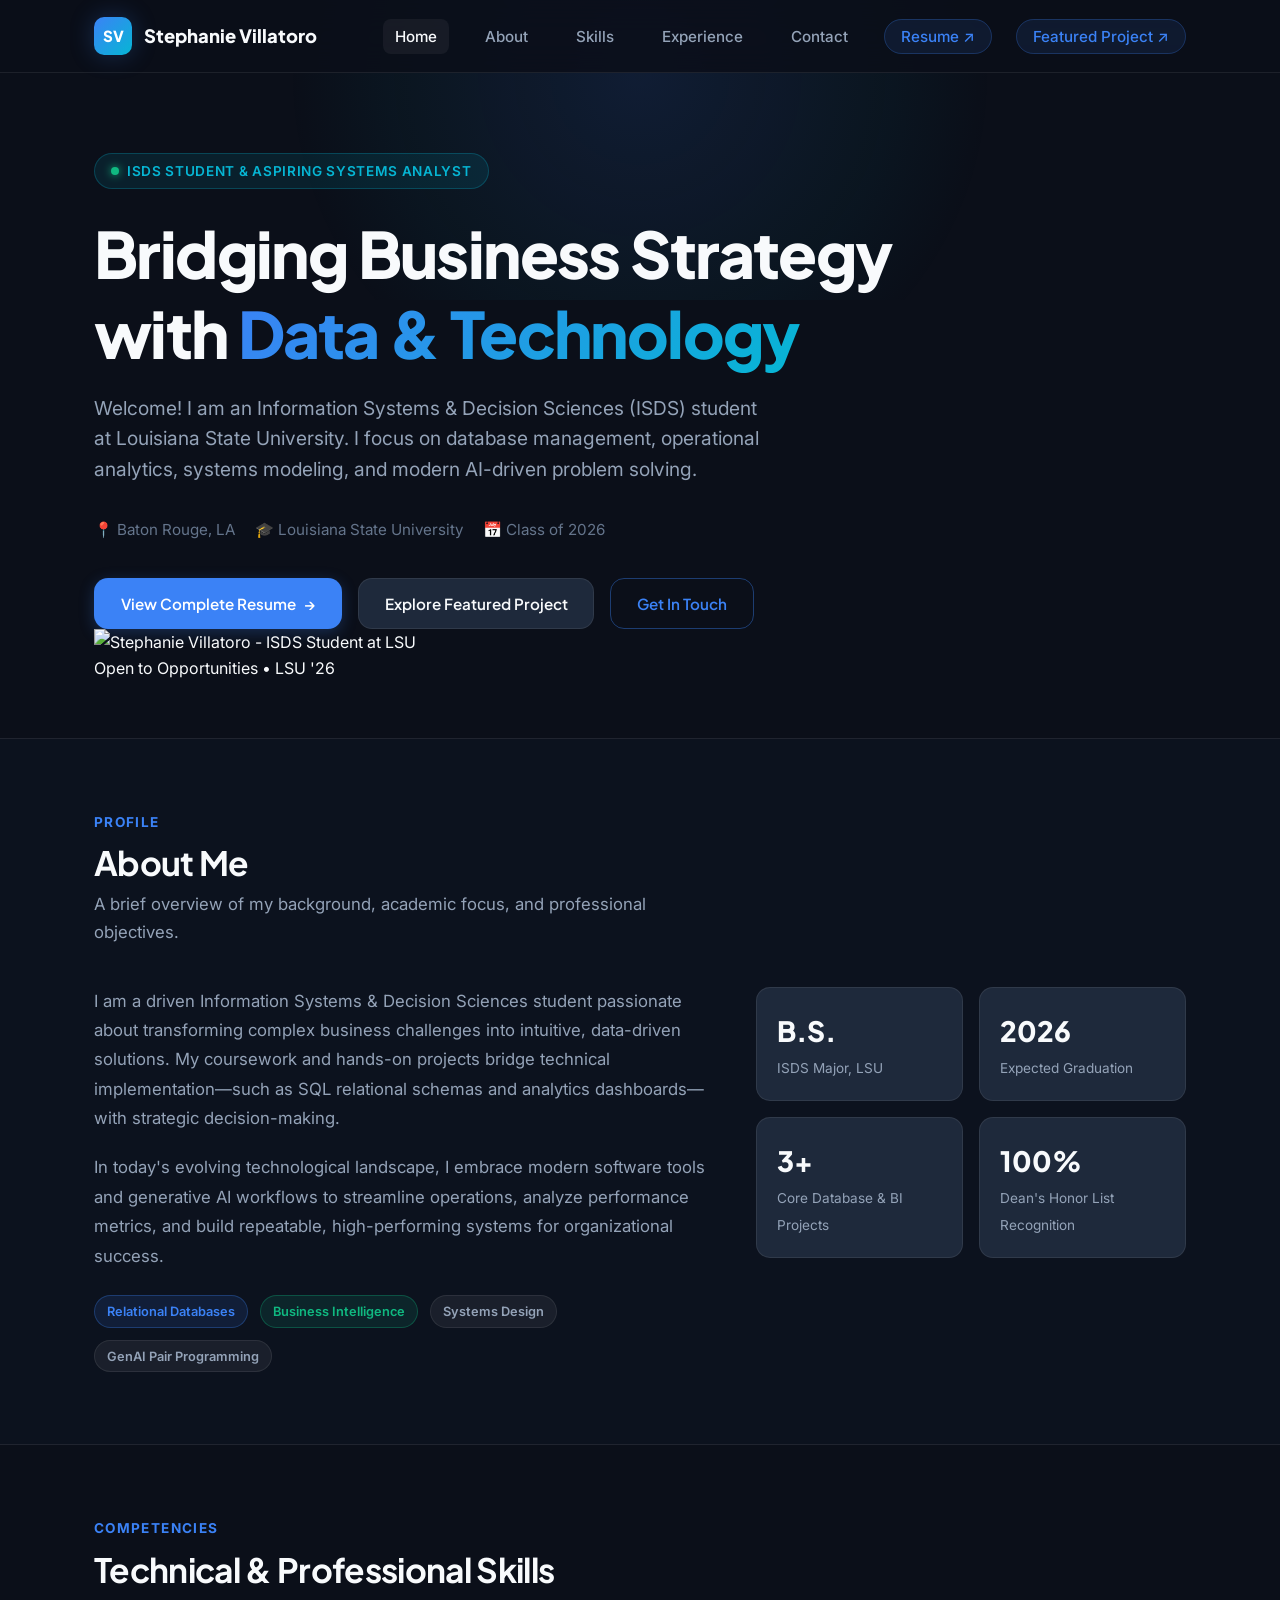
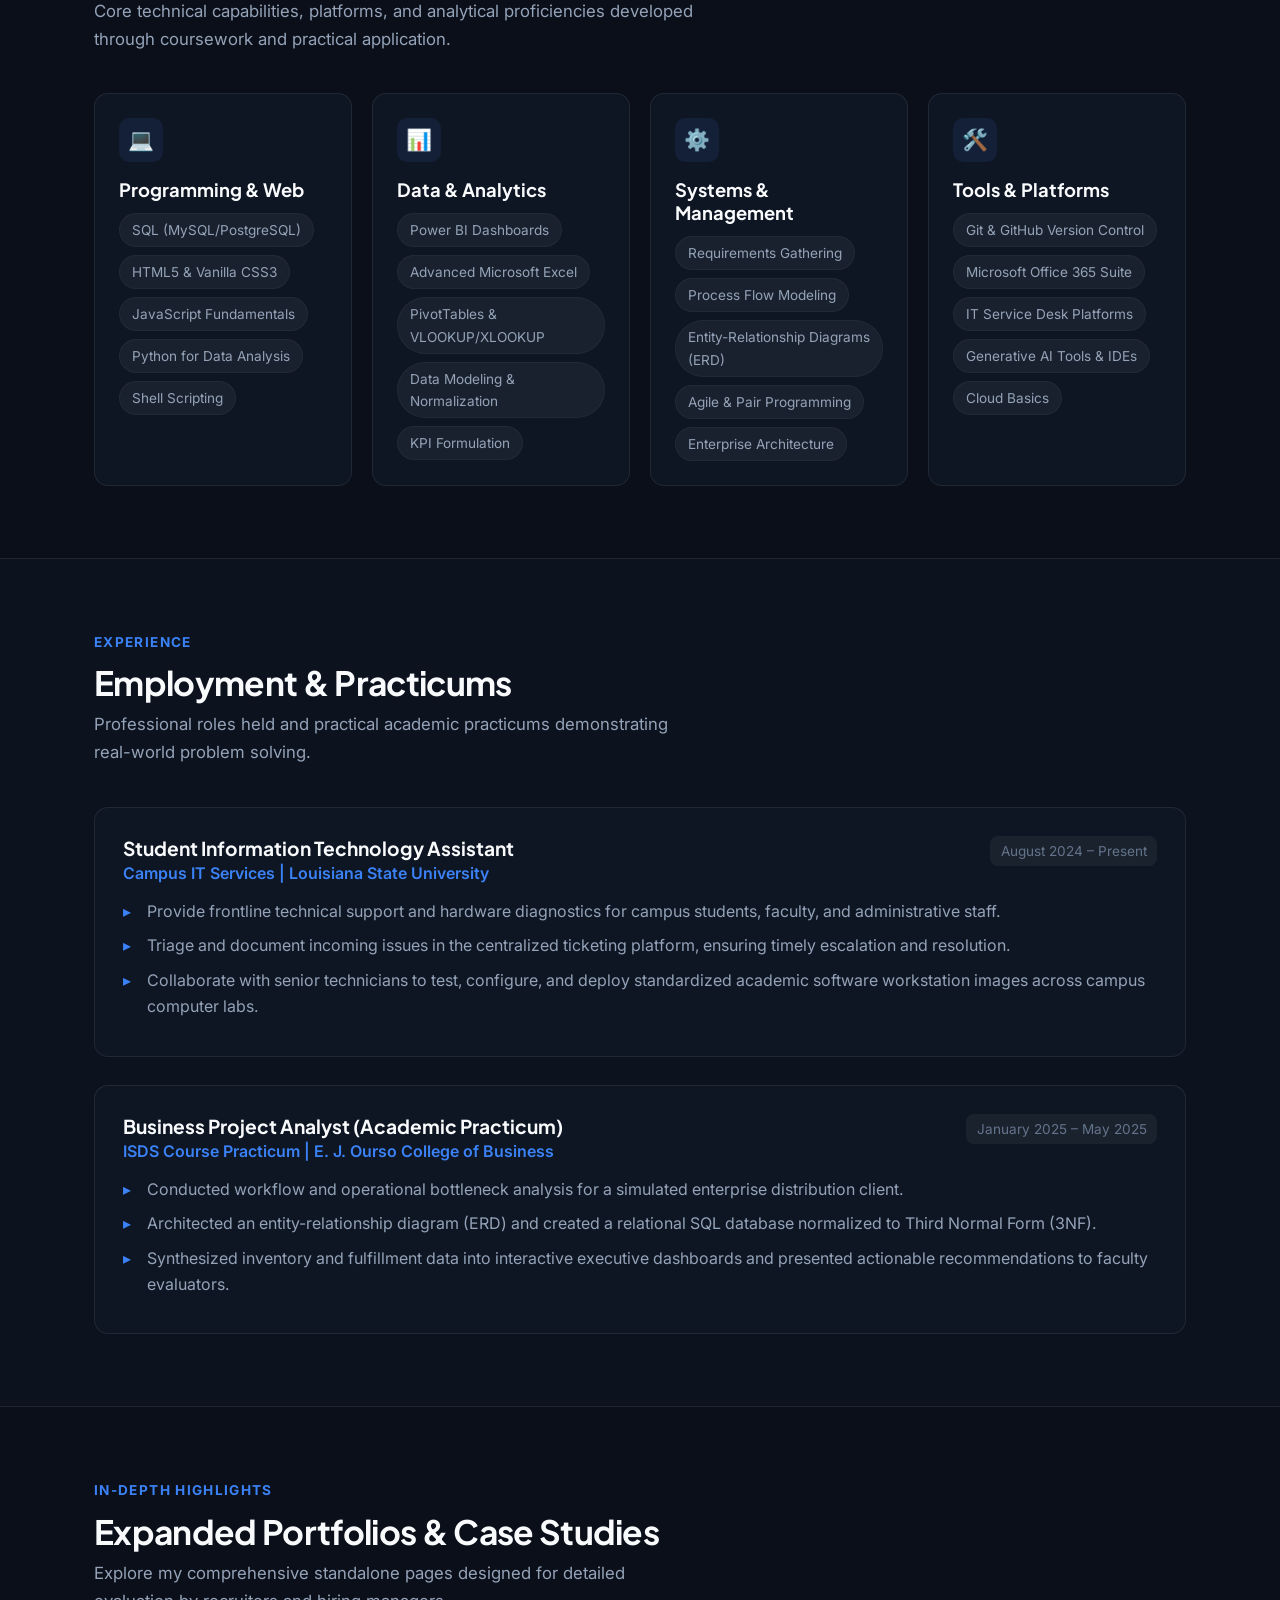
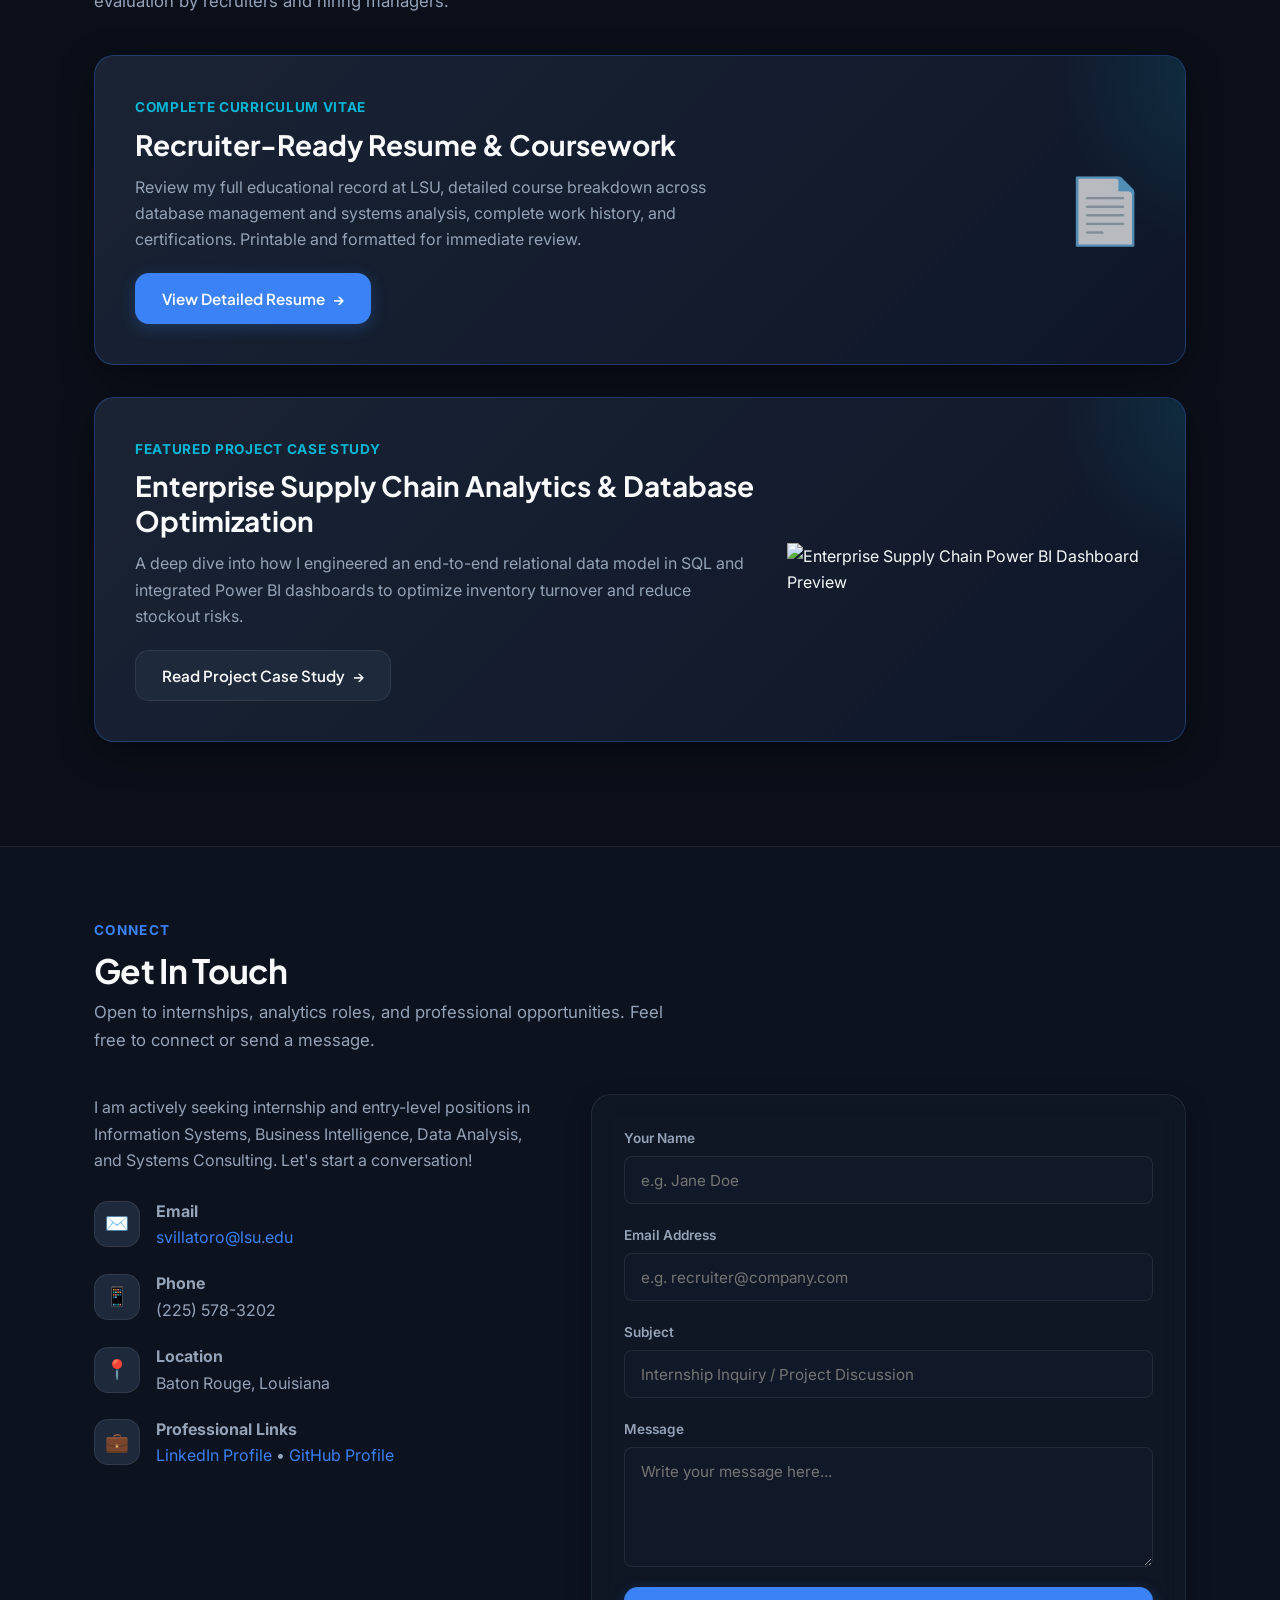
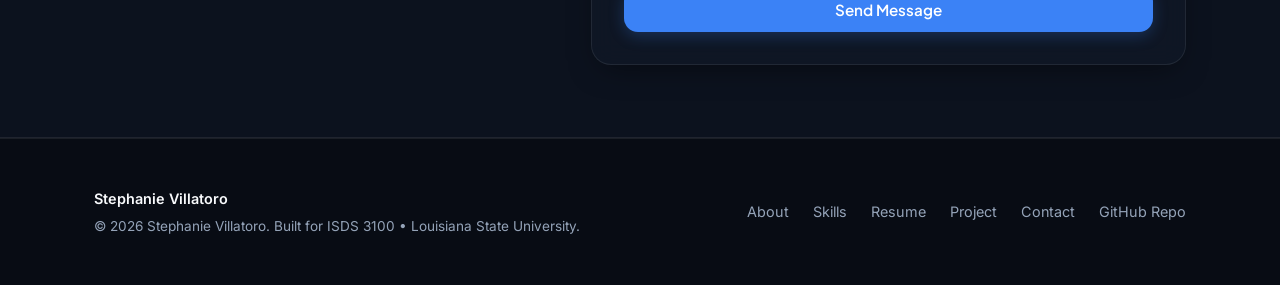
==== commit ca9bc7d9: "Add custom SVG brand favicon and embed icon metadata across all pages" ====
--- a/index.html
+++ b/index.html
@@ -7,6 +7,7 @@
   <meta name="keywords" content="Stephanie Villatoro, ISDS, Information Systems, Business Analytics, SQL, LSU, Portfolio, Resume">
   <meta name="author" content="Stephanie Villatoro">
   <title>Stephanie Villatoro | ISDS &amp; Business Analytics Portfolio</title>
+  <link rel="icon" type="image/svg+xml" href="favicon.svg">
   <link rel="stylesheet" href="css/styles.css">
 </head>
 <body>
@@ -25,6 +26,7 @@
 
       <nav>
         <ul class="nav-links" id="navLinks">
+          <li><a href="#hero" class="nav-link">Home</a></li>
           <li><a href="#about" class="nav-link">About</a></li>
           <li><a href="#skills" class="nav-link">Skills</a></li>
           <li><a href="#experience" class="nav-link">Experience</a></li>
@@ -39,35 +41,47 @@
   <main>
     <!-- Hero Section -->
     <section class="hero-section" id="hero">
-      <div class="container hero-content">
-        <div class="hero-pill">
-          <span class="hero-pill-dot"></span>
-          ISDS Student &amp; Aspiring Systems Analyst
-        </div>
-        <h1 class="hero-title">
-          Bridging Business Strategy with <span class="text-gradient">Data &amp; Technology</span>
-        </h1>
-        <p class="hero-subtitle">
-          Welcome! I am an Information Systems &amp; Decision Sciences (ISDS) student at Louisiana State University. I focus on database management, operational analytics, systems modeling, and modern AI-driven problem solving.
-        </p>
-
-        <div class="hero-meta">
-          <span class="hero-meta-item">📍 Baton Rouge, LA</span>
-          <span class="hero-meta-item">🎓 Louisiana State University</span>
-          <span class="hero-meta-item">📅 Class of 2026</span>
-        </div>
-
-        <div class="hero-actions">
-          <a href="resume.html" class="btn btn-primary" id="heroResumeBtn">
-            View Complete Resume
-            <span>→</span>
-          </a>
-          <a href="project.html" class="btn btn-secondary" id="heroProjectBtn">
-            Explore Featured Project
-          </a>
-          <a href="#contact" class="btn btn-outline" id="heroContactBtn">
-            Get In Touch
-          </a>
+      <div class="container hero-layout">
+        <div class="hero-content">
+          <div class="hero-pill">
+            <span class="hero-pill-dot"></span>
+            ISDS Student &amp; Aspiring Systems Analyst
+          </div>
+          <h1 class="hero-title">
+            Bridging Business Strategy with <span class="text-gradient">Data &amp; Technology</span>
+          </h1>
+          <p class="hero-subtitle">
+            Welcome! I am an Information Systems &amp; Decision Sciences (ISDS) student at Louisiana State University. I focus on database management, operational analytics, systems modeling, and modern AI-driven problem solving.
+          </p>
+
+          <div class="hero-meta">
+            <span class="hero-meta-item">📍 Baton Rouge, LA</span>
+            <span class="hero-meta-item">🎓 Louisiana State University</span>
+            <span class="hero-meta-item">📅 Class of 2026</span>
+          </div>
+
+          <div class="hero-actions">
+            <a href="resume.html" class="btn btn-primary" id="heroResumeBtn">
+              View Complete Resume
+              <span>→</span>
+            </a>
+            <a href="project.html" class="btn btn-secondary" id="heroProjectBtn">
+              Explore Featured Project
+            </a>
+            <a href="#contact" class="btn btn-outline" id="heroContactBtn">
+              Get In Touch
+            </a>
+          </div>
+        </div>
+
+        <div class="hero-visual">
+          <div class="hero-avatar-wrapper">
+            <img src="images/stephanie_portrait.jpg" alt="Stephanie Villatoro - ISDS Student at LSU" class="hero-avatar-img">
+            <div class="hero-avatar-badge">
+              <span class="badge-status-dot"></span>
+              <span>Open to Opportunities &bull; LSU '26</span>
+            </div>
+          </div>
         </div>
       </div>
     </section>
@@ -269,8 +283,8 @@
               <span>→</span>
             </a>
           </div>
-          <div>
-            <span style="font-size: 4rem; opacity: 0.7;">📈</span>
+          <div class="feature-banner-image-box">
+            <img src="images/supply_chain_dashboard.jpg" alt="Enterprise Supply Chain Power BI Dashboard Preview" class="feature-banner-img">
           </div>
         </div>
       </div>
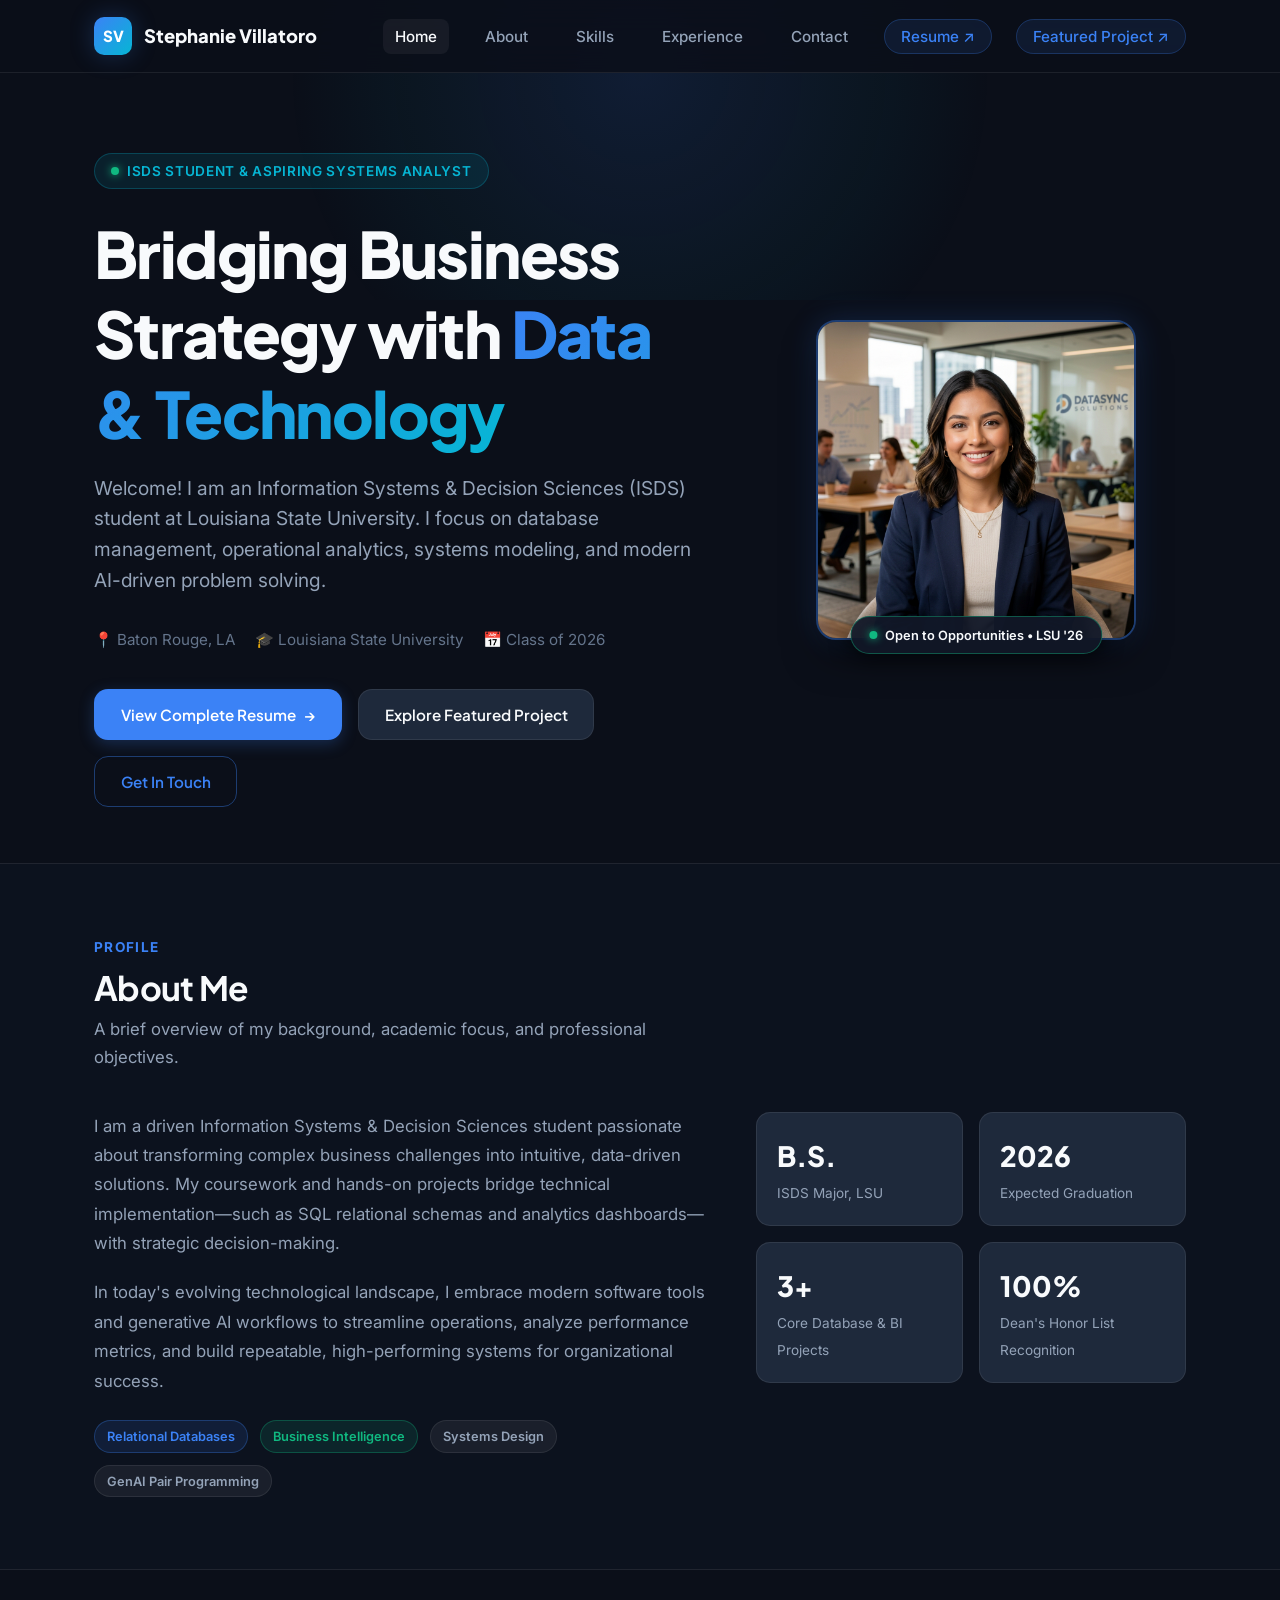
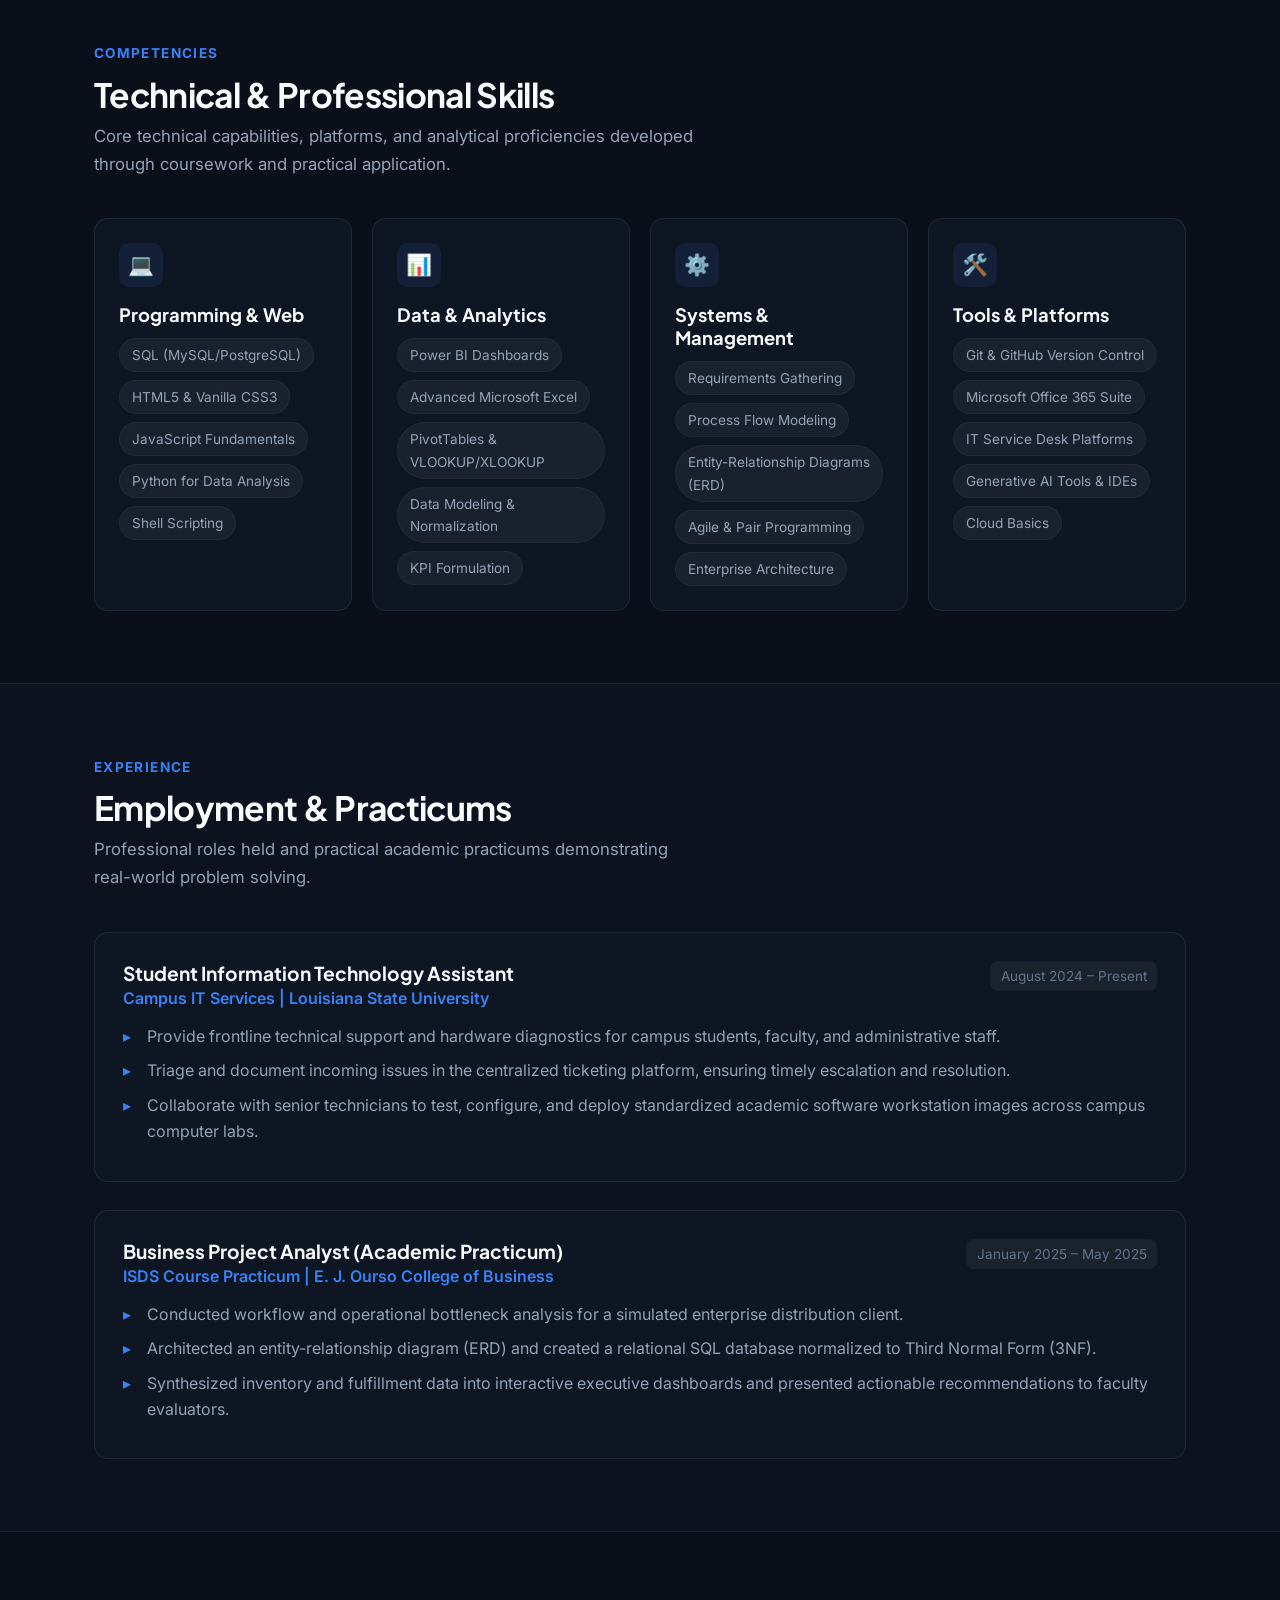
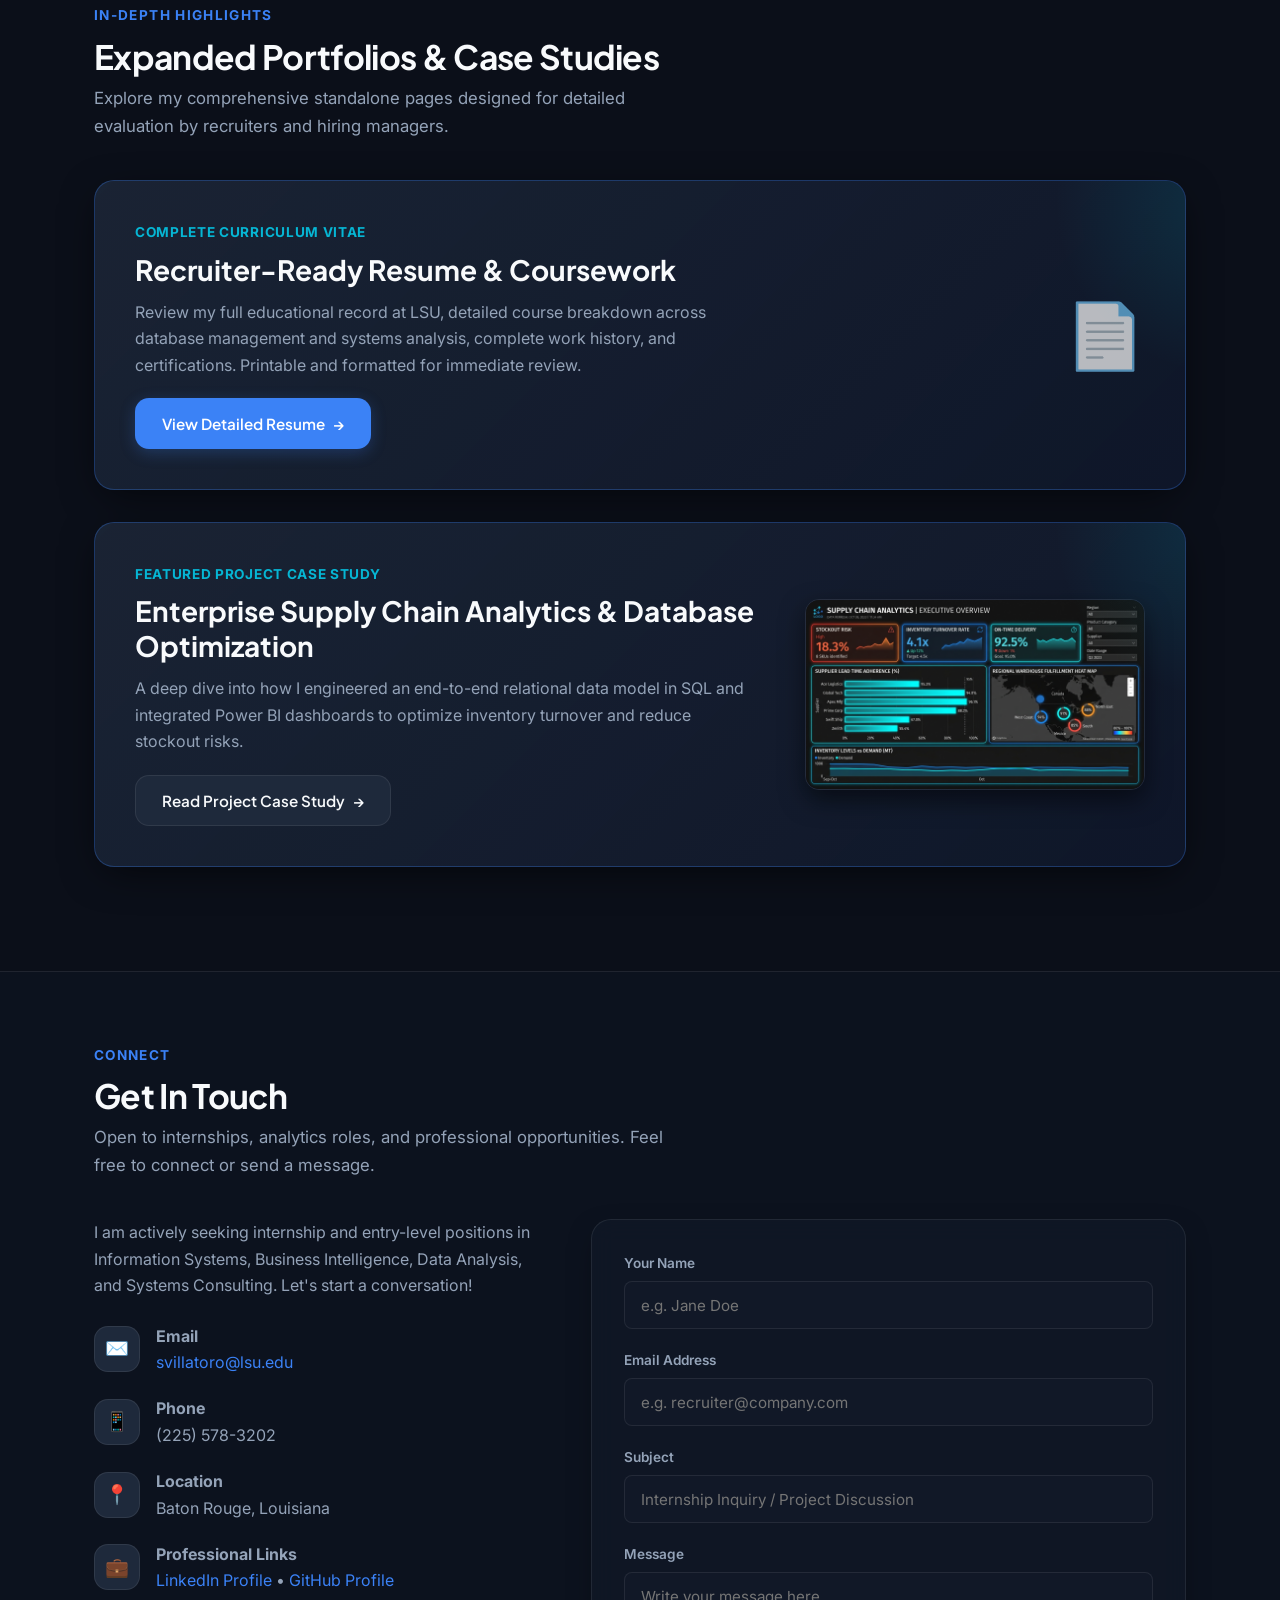
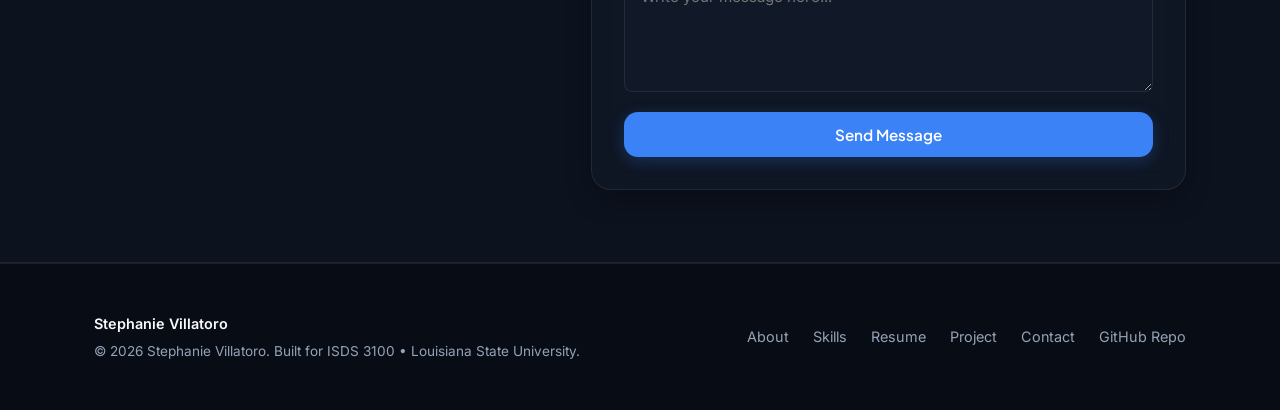
==== commit e9c98994: "Enhance visual design: add portrait headshot, Power BI dashboard mockup, and standardized navigation" ====
--- a/index.html
+++ b/index.html
@@ -7,7 +7,6 @@
   <meta name="keywords" content="Stephanie Villatoro, ISDS, Information Systems, Business Analytics, SQL, LSU, Portfolio, Resume">
   <meta name="author" content="Stephanie Villatoro">
   <title>Stephanie Villatoro | ISDS &amp; Business Analytics Portfolio</title>
-  <link rel="icon" type="image/svg+xml" href="favicon.svg">
   <link rel="stylesheet" href="css/styles.css">
 </head>
 <body>
--- a/css/styles.css
+++ b/css/styles.css
@@ -223,8 +223,64 @@
   position: relative;
 }
 
+.hero-layout {
+  display: grid;
+  grid-template-columns: 1.25fr 0.85fr;
+  align-items: center;
+  gap: 3.5rem;
+}
+
 .hero-content {
-  max-width: 820px;
+  max-width: 100%;
+}
+
+.hero-visual {
+  display: flex;
+  justify-content: center;
+  align-items: center;
+}
+
+.hero-avatar-wrapper {
+  position: relative;
+  max-width: 320px;
+  width: 100%;
+}
+
+.hero-avatar-img {
+  width: 100%;
+  aspect-ratio: 1 / 1;
+  object-fit: cover;
+  border-radius: var(--radius-lg);
+  border: 2px solid rgba(59, 130, 246, 0.4);
+  box-shadow: 0 20px 40px -10px rgba(0, 0, 0, 0.7), 0 0 30px rgba(59, 130, 246, 0.2);
+  display: block;
+}
+
+.hero-avatar-badge {
+  position: absolute;
+  bottom: -14px;
+  left: 50%;
+  transform: translateX(-50%);
+  background: rgba(17, 24, 39, 0.95);
+  border: 1px solid rgba(16, 185, 129, 0.4);
+  padding: 0.45rem 1.1rem;
+  border-radius: var(--radius-full);
+  display: inline-flex;
+  align-items: center;
+  gap: 0.5rem;
+  font-size: 0.8rem;
+  font-weight: 600;
+  color: #f8fafc;
+  white-space: nowrap;
+  box-shadow: 0 4px 20px rgba(0, 0, 0, 0.6);
+}
+
+.badge-status-dot {
+  width: 8px;
+  height: 8px;
+  border-radius: 50%;
+  background-color: var(--accent-emerald);
+  box-shadow: 0 0 8px var(--accent-emerald);
 }
 
 .hero-pill {
@@ -672,6 +728,70 @@
   margin-bottom: 1.25rem;
 }
 
+.feature-banner-image-box {
+  max-width: 340px;
+  width: 100%;
+  flex-shrink: 0;
+}
+
+.feature-banner-img {
+  width: 100%;
+  aspect-ratio: 16 / 9;
+  object-fit: cover;
+  border-radius: var(--radius-md);
+  border: 1px solid var(--border-subtle);
+  box-shadow: 0 10px 25px rgba(0, 0, 0, 0.5);
+  display: block;
+  transition: transform var(--transition-smooth);
+}
+
+.feature-banner-img:hover {
+  transform: scale(1.02);
+}
+
+.dashboard-visual-card {
+  margin: 2rem 0;
+  background: var(--bg-surface-elevated);
+  border: 1px solid var(--border-subtle);
+  border-radius: var(--radius-lg);
+  overflow: hidden;
+  box-shadow: var(--shadow-card);
+}
+
+.dashboard-visual-header {
+  padding: 0.85rem 1.25rem;
+  background: rgba(11, 15, 25, 0.85);
+  border-bottom: 1px solid var(--border-subtle);
+  display: flex;
+  justify-content: space-between;
+  align-items: center;
+  flex-wrap: wrap;
+  gap: 0.5rem;
+}
+
+.dashboard-pill {
+  font-size: 0.75rem;
+  font-weight: 700;
+  text-transform: uppercase;
+  color: var(--accent-secondary);
+  letter-spacing: 0.05em;
+  background: rgba(6, 182, 212, 0.12);
+  padding: 0.2rem 0.6rem;
+  border-radius: var(--radius-full);
+  border: 1px solid rgba(6, 182, 212, 0.3);
+}
+
+.dashboard-caption {
+  font-size: 0.85rem;
+  color: var(--text-muted);
+}
+
+.dashboard-preview-img {
+  width: 100%;
+  height: auto;
+  display: block;
+}
+
 /* ==========================================================================
    Contact Section & Form
    ========================================================================== */
@@ -1013,6 +1133,21 @@
    Responsive Breakpoints
    ========================================================================== */
 @media (max-width: 992px) {
+  .hero-layout {
+    grid-template-columns: 1fr;
+    text-align: center;
+    gap: 2.5rem;
+  }
+
+  .hero-meta, .hero-actions {
+    justify-content: center;
+  }
+
+  .hero-subtitle {
+    margin-left: auto;
+    margin-right: auto;
+  }
+
   .about-grid, .contact-grid {
     grid-template-columns: 1fr;
     gap: 2rem;
@@ -1025,6 +1160,10 @@
   .feature-banner {
     flex-direction: column;
     align-items: flex-start;
+  }
+
+  .feature-banner-image-box {
+    max-width: 100%;
   }
 }
 
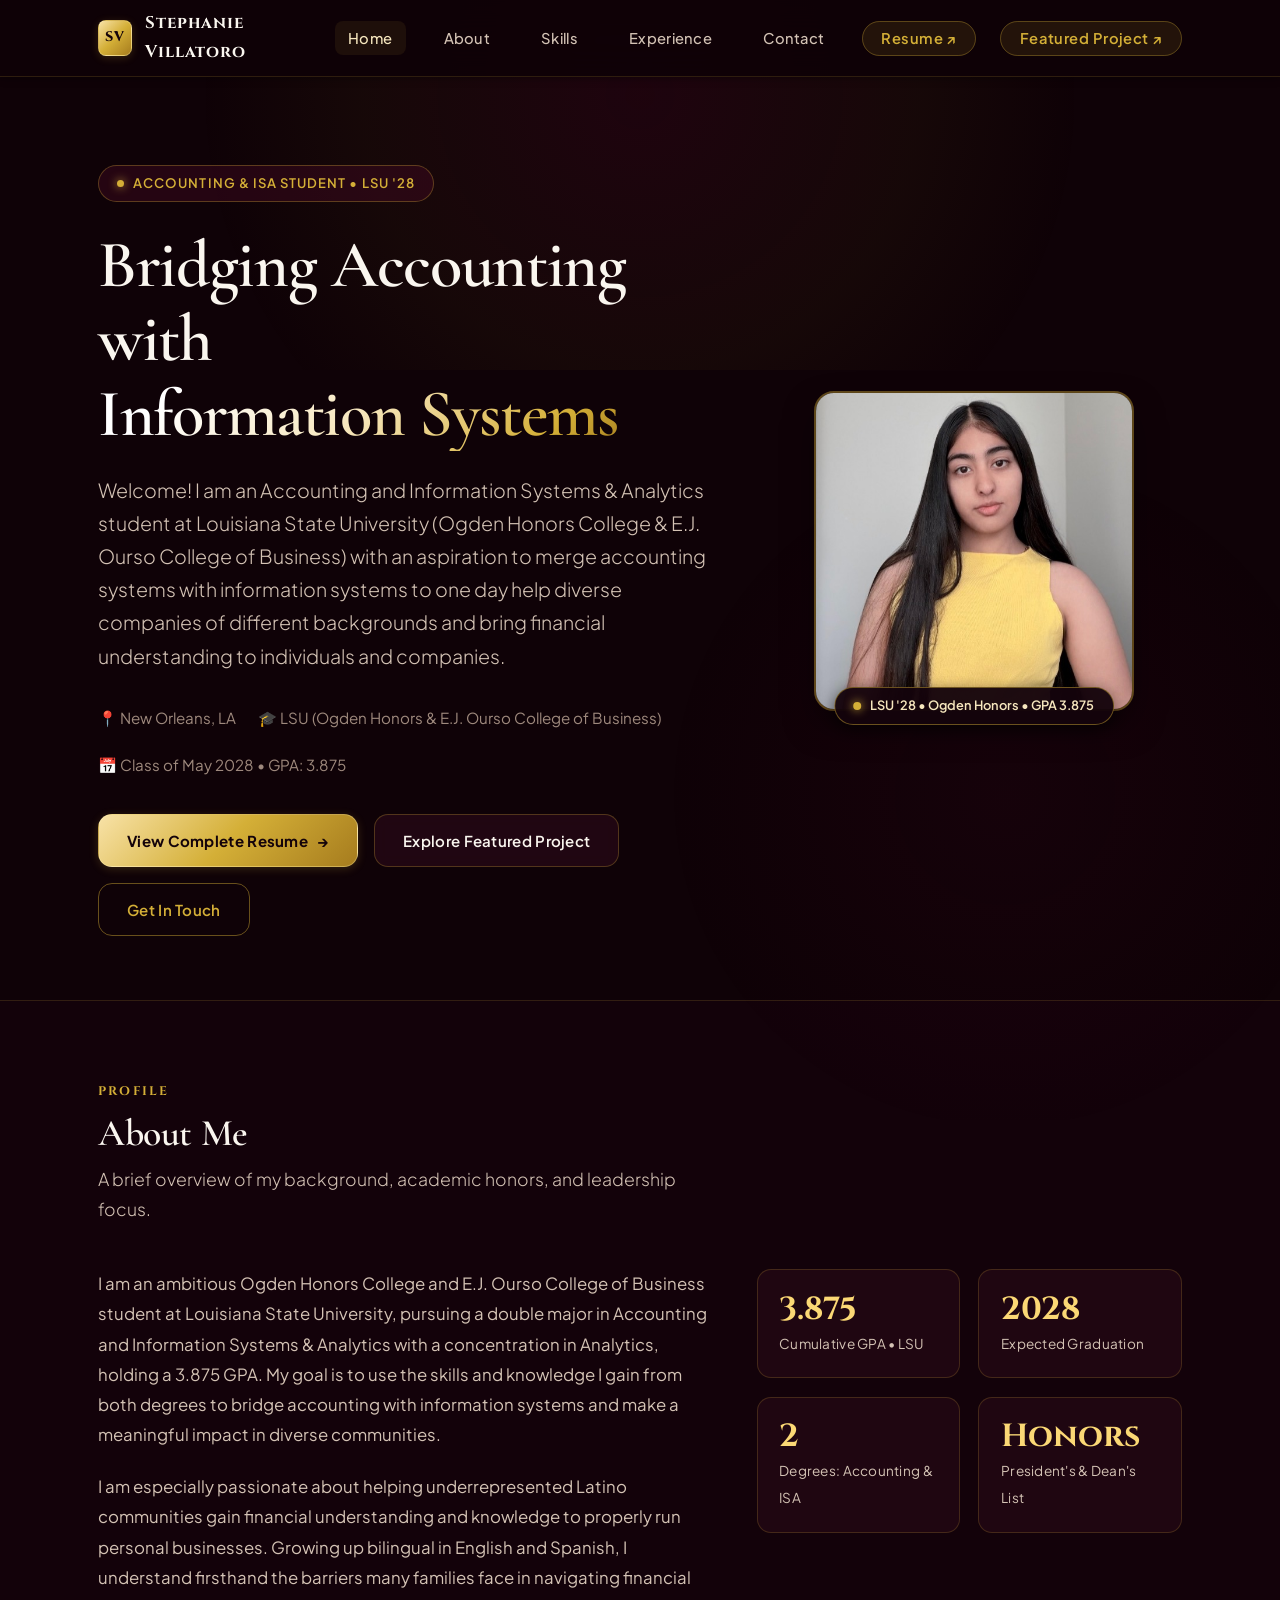
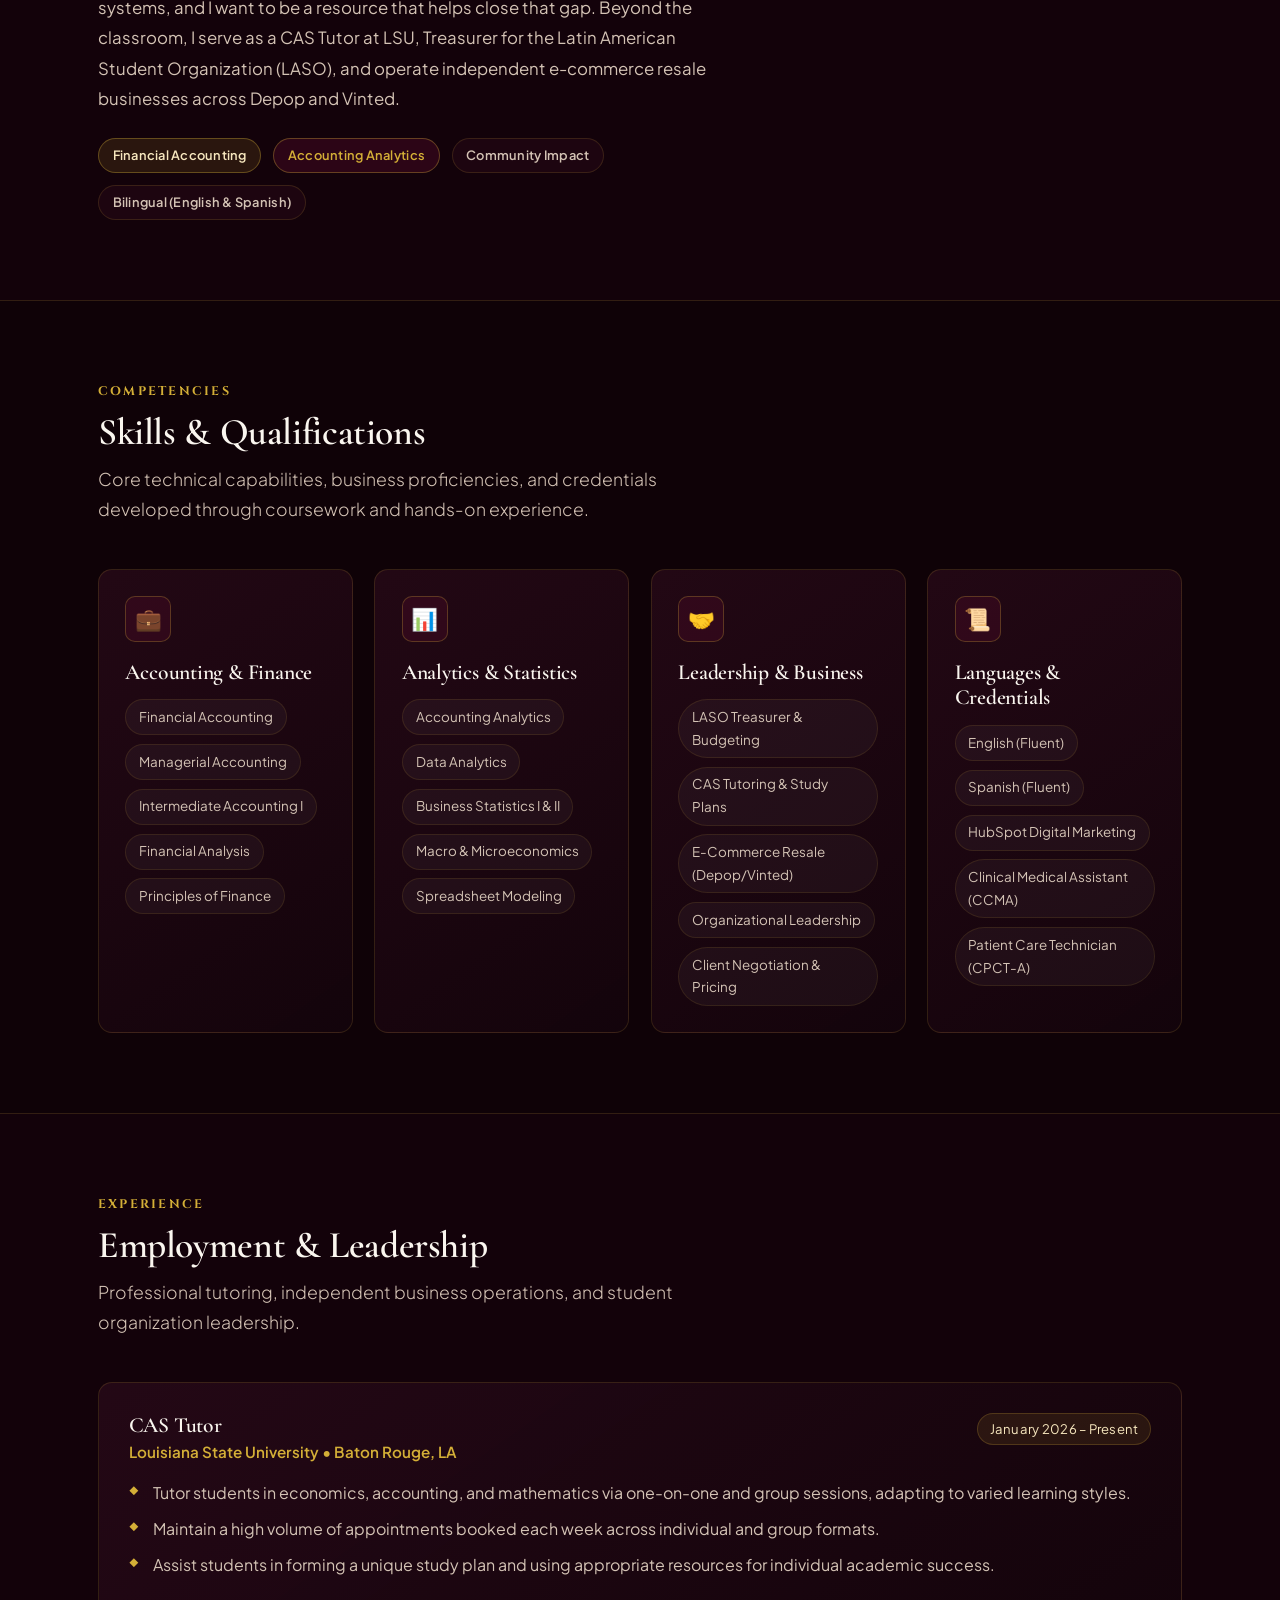
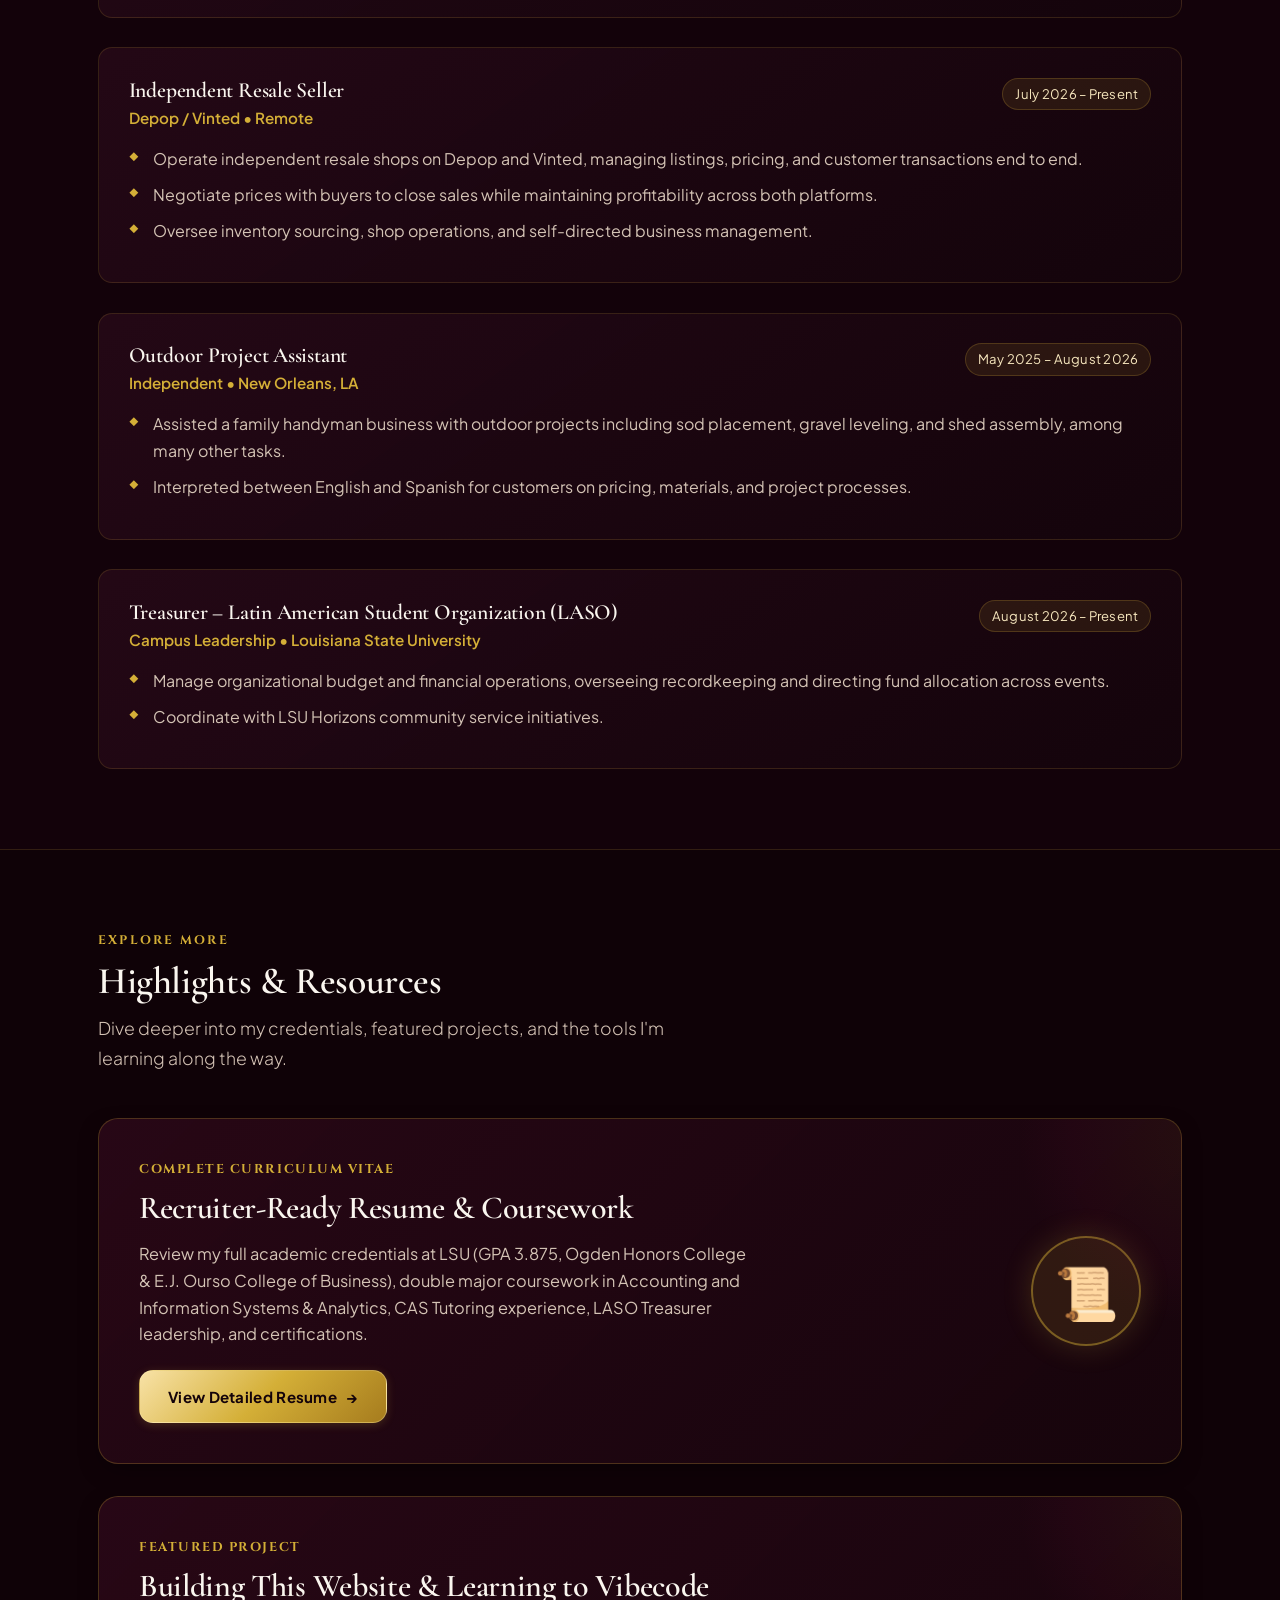
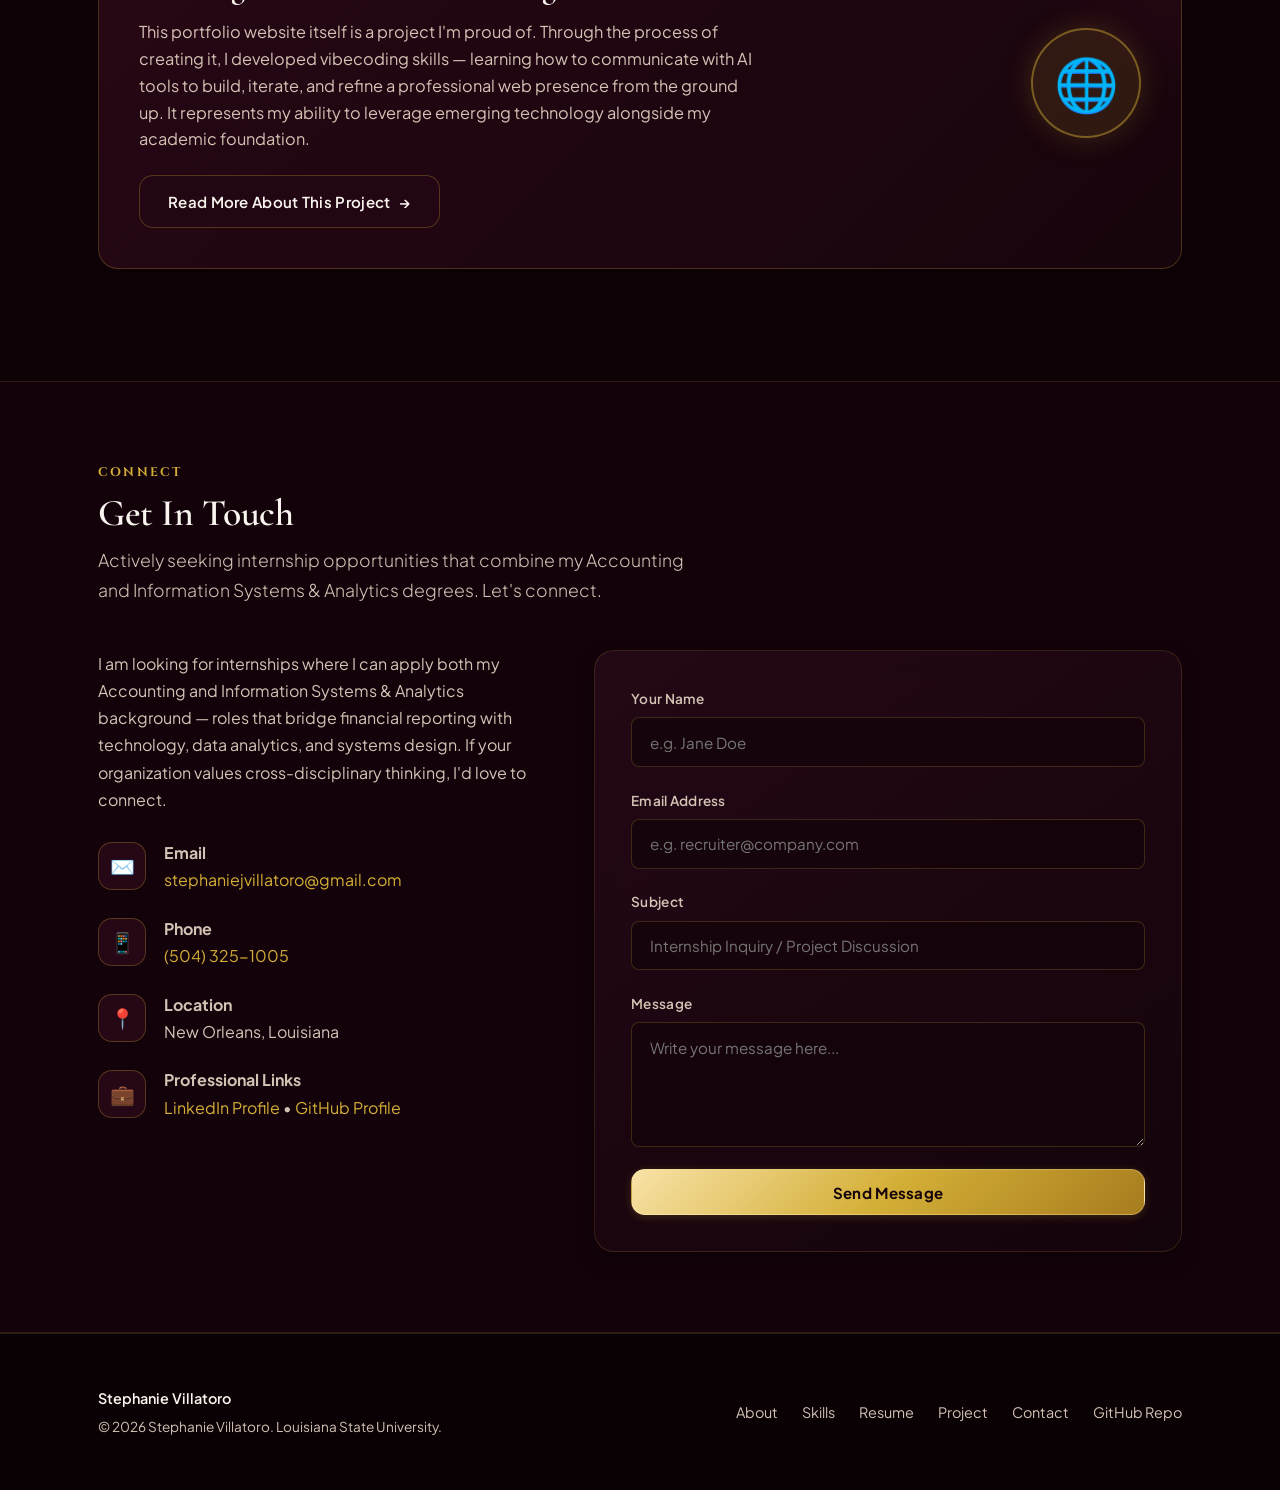
==== commit 6468bdae: "Update site with accounting and ISA content, resume PDF, and new README" ====
--- a/index.html
+++ b/index.html
@@ -3,10 +3,14 @@
 <head>
   <meta charset="UTF-8">
   <meta name="viewport" content="width=device-width, initial-scale=1.0">
-  <meta name="description" content="Professional portfolio of Stephanie Villatoro, Information Systems & Decision Sciences (ISDS) student at Louisiana State University. Specializing in business analytics, database systems, and technology solutions.">
-  <meta name="keywords" content="Stephanie Villatoro, ISDS, Information Systems, Business Analytics, SQL, LSU, Portfolio, Resume">
+  <meta name="description" content="Professional portfolio of Stephanie Villatoro, Accounting and Information Systems & Analytics student at Louisiana State University. Specializing in financial accounting, business statistics, accounting analytics, and systems modeling.">
+  <meta name="keywords" content="Stephanie Villatoro, Accounting, Information Systems and Analytics, Business Statistics, Financial Analysis, LSU, Honors, Portfolio, Resume">
   <meta name="author" content="Stephanie Villatoro">
-  <title>Stephanie Villatoro | ISDS &amp; Business Analytics Portfolio</title>
+  <title>Stephanie Villatoro | Accounting &amp; ISA Portfolio | LSU</title>
+  <link rel="preconnect" href="https://fonts.googleapis.com">
+  <link rel="preconnect" href="https://fonts.gstatic.com" crossorigin>
+  <link href="https://fonts.googleapis.com/css2?family=Cinzel:wght@500;600;700;800&family=Cormorant+Garamond:ital,wght@0,400;0,500;0,600;0,700;1,400;1,600&family=Plus+Jakarta+Sans:wght@300;400;500;600;700&display=swap" rel="stylesheet">
+  <link rel="icon" type="image/svg+xml" href="favicon.svg">
   <link rel="stylesheet" href="css/styles.css">
 </head>
 <body>
@@ -44,19 +48,19 @@
         <div class="hero-content">
           <div class="hero-pill">
             <span class="hero-pill-dot"></span>
-            ISDS Student &amp; Aspiring Systems Analyst
+            Accounting &amp; ISA Student &bull; LSU '28
           </div>
           <h1 class="hero-title">
-            Bridging Business Strategy with <span class="text-gradient">Data &amp; Technology</span>
+            Bridging Accounting with <span class="text-gradient">Information Systems</span>
           </h1>
           <p class="hero-subtitle">
-            Welcome! I am an Information Systems &amp; Decision Sciences (ISDS) student at Louisiana State University. I focus on database management, operational analytics, systems modeling, and modern AI-driven problem solving.
+            Welcome! I am an Accounting and Information Systems &amp; Analytics student at Louisiana State University (Ogden Honors College &amp; E.J. Ourso College of Business) with an aspiration to merge accounting systems with information systems to one day help diverse companies of different backgrounds and bring financial understanding to individuals and companies.
           </p>
 
           <div class="hero-meta">
-            <span class="hero-meta-item">📍 Baton Rouge, LA</span>
-            <span class="hero-meta-item">🎓 Louisiana State University</span>
-            <span class="hero-meta-item">📅 Class of 2026</span>
+            <span class="hero-meta-item">📍 New Orleans, LA</span>
+            <span class="hero-meta-item">🎓 LSU (Ogden Honors &amp; E.J. Ourso College of Business)</span>
+            <span class="hero-meta-item">📅 Class of May 2028 &bull; GPA: 3.875</span>
           </div>
 
           <div class="hero-actions">
@@ -75,10 +79,10 @@
 
         <div class="hero-visual">
           <div class="hero-avatar-wrapper">
-            <img src="images/stephanie_portrait.jpg" alt="Stephanie Villatoro - ISDS Student at LSU" class="hero-avatar-img">
+            <img src="images/stephanie_portrait.jpg" alt="Stephanie Villatoro - Accounting & ISA Student at LSU" class="hero-avatar-img">
             <div class="hero-avatar-badge">
               <span class="badge-status-dot"></span>
-              <span>Open to Opportunities &bull; LSU '26</span>
+              <span>LSU '28 &bull; Ogden Honors &bull; GPA 3.875</span>
             </div>
           </div>
         </div>
@@ -91,41 +95,41 @@
         <div class="section-header">
           <span class="section-tag">Profile</span>
           <h2 class="section-title">About Me</h2>
-          <p class="section-subtitle">A brief overview of my background, academic focus, and professional objectives.</p>
+          <p class="section-subtitle">A brief overview of my background, academic honors, and leadership focus.</p>
         </div>
 
         <div class="about-grid">
           <div class="profile-narrative">
             <p>
-              I am a driven Information Systems &amp; Decision Sciences student passionate about transforming complex business challenges into intuitive, data-driven solutions. My coursework and hands-on projects bridge technical implementation—such as SQL relational schemas and analytics dashboards—with strategic decision-making.
+              I am an ambitious Ogden Honors College and E.J. Ourso College of Business student at Louisiana State University, pursuing a double major in Accounting and Information Systems &amp; Analytics with a concentration in Analytics, holding a 3.875 GPA. My goal is to use the skills and knowledge I gain from both degrees to bridge accounting with information systems and make a meaningful impact in diverse communities.
             </p>
             <p>
-              In today's evolving technological landscape, I embrace modern software tools and generative AI workflows to streamline operations, analyze performance metrics, and build repeatable, high-performing systems for organizational success.
+              I am especially passionate about helping underrepresented Latino communities gain financial understanding and knowledge to properly run personal businesses. Growing up bilingual in English and Spanish, I understand firsthand the barriers many families face in navigating financial systems, and I want to be a resource that helps close that gap. Beyond the classroom, I serve as a CAS Tutor at LSU, Treasurer for the Latin American Student Organization (LASO), and operate independent e-commerce resale businesses across Depop and Vinted.
             </p>
             <div style="margin-top: 1.5rem; display: flex; gap: 0.75rem; flex-wrap: wrap;">
-              <span class="badge badge-primary">Relational Databases</span>
-              <span class="badge badge-emerald">Business Intelligence</span>
-              <span class="badge">Systems Design</span>
-              <span class="badge">GenAI Pair Programming</span>
+              <span class="badge badge-primary">Financial Accounting</span>
+              <span class="badge badge-emerald">Accounting Analytics</span>
+              <span class="badge">Community Impact</span>
+              <span class="badge">Bilingual (English &amp; Spanish)</span>
             </div>
           </div>
 
           <div class="stat-card-group">
             <div class="stat-card">
-              <span class="stat-value">B.S.</span>
-              <span class="stat-label">ISDS Major, LSU</span>
+              <span class="stat-value">3.875</span>
+              <span class="stat-label">Cumulative GPA &bull; LSU</span>
             </div>
             <div class="stat-card">
-              <span class="stat-value">2026</span>
+              <span class="stat-value">2028</span>
               <span class="stat-label">Expected Graduation</span>
             </div>
             <div class="stat-card">
-              <span class="stat-value">3+</span>
-              <span class="stat-label">Core Database &amp; BI Projects</span>
+              <span class="stat-value">2</span>
+              <span class="stat-label">Degrees: Accounting &amp; ISA</span>
             </div>
             <div class="stat-card">
-              <span class="stat-value">100%</span>
-              <span class="stat-label">Dean's Honor List Recognition</span>
+              <span class="stat-value">Honors</span>
+              <span class="stat-label">President's &amp; Dean's List</span>
             </div>
           </div>
         </div>
@@ -137,60 +141,60 @@
       <div class="container">
         <div class="section-header">
           <span class="section-tag">Competencies</span>
-          <h2 class="section-title">Technical &amp; Professional Skills</h2>
-          <p class="section-subtitle">Core technical capabilities, platforms, and analytical proficiencies developed through coursework and practical application.</p>
+          <h2 class="section-title">Skills &amp; Qualifications</h2>
+          <p class="section-subtitle">Core technical capabilities, business proficiencies, and credentials developed through coursework and hands-on experience.</p>
         </div>
 
         <div class="grid-4">
           <!-- Card 1 -->
           <div class="skill-card">
-            <div class="skill-icon">💻</div>
-            <h3 class="skill-category-title">Programming &amp; Web</h3>
+            <div class="skill-icon">💼</div>
+            <h3 class="skill-category-title">Accounting &amp; Finance</h3>
             <ul class="skill-tag-list">
-              <li class="skill-tag">SQL (MySQL/PostgreSQL)</li>
-              <li class="skill-tag">HTML5 &amp; Vanilla CSS3</li>
-              <li class="skill-tag">JavaScript Fundamentals</li>
-              <li class="skill-tag">Python for Data Analysis</li>
-              <li class="skill-tag">Shell Scripting</li>
+              <li class="skill-tag">Financial Accounting</li>
+              <li class="skill-tag">Managerial Accounting</li>
+              <li class="skill-tag">Intermediate Accounting I</li>
+              <li class="skill-tag">Financial Analysis</li>
+              <li class="skill-tag">Principles of Finance</li>
             </ul>
           </div>
 
           <!-- Card 2 -->
           <div class="skill-card">
             <div class="skill-icon">📊</div>
-            <h3 class="skill-category-title">Data &amp; Analytics</h3>
+            <h3 class="skill-category-title">Analytics &amp; Statistics</h3>
             <ul class="skill-tag-list">
-              <li class="skill-tag">Power BI Dashboards</li>
-              <li class="skill-tag">Advanced Microsoft Excel</li>
-              <li class="skill-tag">PivotTables &amp; VLOOKUP/XLOOKUP</li>
-              <li class="skill-tag">Data Modeling &amp; Normalization</li>
-              <li class="skill-tag">KPI Formulation</li>
+              <li class="skill-tag">Accounting Analytics</li>
+              <li class="skill-tag">Data Analytics</li>
+              <li class="skill-tag">Business Statistics I &amp; II</li>
+              <li class="skill-tag">Macro &amp; Microeconomics</li>
+              <li class="skill-tag">Spreadsheet Modeling</li>
             </ul>
           </div>
 
           <!-- Card 3 -->
           <div class="skill-card">
-            <div class="skill-icon">⚙️</div>
-            <h3 class="skill-category-title">Systems &amp; Management</h3>
+            <div class="skill-icon">🤝</div>
+            <h3 class="skill-category-title">Leadership &amp; Business</h3>
             <ul class="skill-tag-list">
-              <li class="skill-tag">Requirements Gathering</li>
-              <li class="skill-tag">Process Flow Modeling</li>
-              <li class="skill-tag">Entity-Relationship Diagrams (ERD)</li>
-              <li class="skill-tag">Agile &amp; Pair Programming</li>
-              <li class="skill-tag">Enterprise Architecture</li>
+              <li class="skill-tag">LASO Treasurer &amp; Budgeting</li>
+              <li class="skill-tag">CAS Tutoring &amp; Study Plans</li>
+              <li class="skill-tag">E-Commerce Resale (Depop/Vinted)</li>
+              <li class="skill-tag">Organizational Leadership</li>
+              <li class="skill-tag">Client Negotiation &amp; Pricing</li>
             </ul>
           </div>
 
           <!-- Card 4 -->
           <div class="skill-card">
-            <div class="skill-icon">🛠️</div>
-            <h3 class="skill-category-title">Tools &amp; Platforms</h3>
+            <div class="skill-icon">📜</div>
+            <h3 class="skill-category-title">Languages &amp; Credentials</h3>
             <ul class="skill-tag-list">
-              <li class="skill-tag">Git &amp; GitHub Version Control</li>
-              <li class="skill-tag">Microsoft Office 365 Suite</li>
-              <li class="skill-tag">IT Service Desk Platforms</li>
-              <li class="skill-tag">Generative AI Tools &amp; IDEs</li>
-              <li class="skill-tag">Cloud Basics</li>
+              <li class="skill-tag">English (Fluent)</li>
+              <li class="skill-tag">Spanish (Fluent)</li>
+              <li class="skill-tag">HubSpot Digital Marketing</li>
+              <li class="skill-tag">Clinical Medical Assistant (CCMA)</li>
+              <li class="skill-tag">Patient Care Technician (CPCT-A)</li>
             </ul>
           </div>
         </div>
@@ -202,8 +206,8 @@
       <div class="container">
         <div class="section-header">
           <span class="section-tag">Experience</span>
-          <h2 class="section-title">Employment &amp; Practicums</h2>
-          <p class="section-subtitle">Professional roles held and practical academic practicums demonstrating real-world problem solving.</p>
+          <h2 class="section-title">Employment &amp; Leadership</h2>
+          <p class="section-subtitle">Professional tutoring, independent business operations, and student organization leadership.</p>
         </div>
 
         <div class="timeline">
@@ -211,15 +215,15 @@
           <article class="timeline-item">
             <div class="timeline-header">
               <div>
-                <h3 class="role-title">Student Information Technology Assistant</h3>
-                <span class="company-name">Campus IT Services | Louisiana State University</span>
-              </div>
-              <span class="timeline-date">August 2024 &ndash; Present</span>
+                <h3 class="role-title">CAS Tutor</h3>
+                <span class="company-name">Louisiana State University &bull; Baton Rouge, LA</span>
+              </div>
+              <span class="timeline-date">January 2026 &ndash; Present</span>
             </div>
             <ul class="timeline-duties">
-              <li>Provide frontline technical support and hardware diagnostics for campus students, faculty, and administrative staff.</li>
-              <li>Triage and document incoming issues in the centralized ticketing platform, ensuring timely escalation and resolution.</li>
-              <li>Collaborate with senior technicians to test, configure, and deploy standardized academic software workstation images across campus computer labs.</li>
+              <li>Tutor students in economics, accounting, and mathematics via one-on-one and group sessions, adapting to varied learning styles.</li>
+              <li>Maintain a high volume of appointments booked each week across individual and group formats.</li>
+              <li>Assist students in forming a unique study plan and using appropriate resources for individual academic success.</li>
             </ul>
           </article>
 
@@ -227,28 +231,58 @@
           <article class="timeline-item">
             <div class="timeline-header">
               <div>
-                <h3 class="role-title">Business Project Analyst (Academic Practicum)</h3>
-                <span class="company-name">ISDS Course Practicum | E. J. Ourso College of Business</span>
-              </div>
-              <span class="timeline-date">January 2025 &ndash; May 2025</span>
+                <h3 class="role-title">Independent Resale Seller</h3>
+                <span class="company-name">Depop / Vinted &bull; Remote</span>
+              </div>
+              <span class="timeline-date">July 2026 &ndash; Present</span>
             </div>
             <ul class="timeline-duties">
-              <li>Conducted workflow and operational bottleneck analysis for a simulated enterprise distribution client.</li>
-              <li>Architected an entity-relationship diagram (ERD) and created a relational SQL database normalized to Third Normal Form (3NF).</li>
-              <li>Synthesized inventory and fulfillment data into interactive executive dashboards and presented actionable recommendations to faculty evaluators.</li>
+              <li>Operate independent resale shops on Depop and Vinted, managing listings, pricing, and customer transactions end to end.</li>
+              <li>Negotiate prices with buyers to close sales while maintaining profitability across both platforms.</li>
+              <li>Oversee inventory sourcing, shop operations, and self-directed business management.</li>
             </ul>
           </article>
-        </div>
-      </div>
-    </section>
-
-    <!-- Hybrid Bridges: Standalone Pages Teasers -->
+
+          <!-- Role 3 -->
+          <article class="timeline-item">
+            <div class="timeline-header">
+              <div>
+                <h3 class="role-title">Outdoor Project Assistant</h3>
+                <span class="company-name">Independent &bull; New Orleans, LA</span>
+              </div>
+              <span class="timeline-date">May 2025 &ndash; August 2026</span>
+            </div>
+            <ul class="timeline-duties">
+              <li>Assisted a family handyman business with outdoor projects including sod placement, gravel leveling, and shed assembly, among many other tasks.</li>
+              <li>Interpreted between English and Spanish for customers on pricing, materials, and project processes.</li>
+            </ul>
+          </article>
+
+          <!-- Role 4 (Leadership) -->
+          <article class="timeline-item">
+            <div class="timeline-header">
+              <div>
+                <h3 class="role-title">Treasurer &ndash; Latin American Student Organization (LASO)</h3>
+                <span class="company-name">Campus Leadership &bull; Louisiana State University</span>
+              </div>
+              <span class="timeline-date">August 2026 &ndash; Present</span>
+            </div>
+            <ul class="timeline-duties">
+              <li>Manage organizational budget and financial operations, overseeing recordkeeping and directing fund allocation across events.</li>
+              <li>Coordinate with LSU Horizons community service initiatives.</li>
+            </ul>
+          </article>
+        </div>
+      </div>
+    </section>
+
+    <!-- Highlights & Resources Section -->
     <section class="section" id="deep-dives">
       <div class="container">
         <div class="section-header">
-          <span class="section-tag">In-Depth Highlights</span>
-          <h2 class="section-title">Expanded Portfolios &amp; Case Studies</h2>
-          <p class="section-subtitle">Explore my comprehensive standalone pages designed for detailed evaluation by recruiters and hiring managers.</p>
+          <span class="section-tag">Explore More</span>
+          <h2 class="section-title">Highlights &amp; Resources</h2>
+          <p class="section-subtitle">Dive deeper into my credentials, featured projects, and the tools I'm learning along the way.</p>
         </div>
 
         <!-- Callout 1: Resume -->
@@ -257,33 +291,33 @@
             <span class="feature-banner-tag">Complete Curriculum Vitae</span>
             <h3 class="feature-banner-title">Recruiter-Ready Resume &amp; Coursework</h3>
             <p class="feature-banner-desc">
-              Review my full educational record at LSU, detailed course breakdown across database management and systems analysis, complete work history, and certifications. Printable and formatted for immediate review.
+              Review my full academic credentials at LSU (GPA 3.875, Ogden Honors College &amp; E.J. Ourso College of Business), double major coursework in Accounting and Information Systems &amp; Analytics, CAS Tutoring experience, LASO Treasurer leadership, and certifications.
             </p>
             <a href="resume.html" class="btn btn-primary" id="bannerResumeLink">
               View Detailed Resume
               <span>→</span>
             </a>
           </div>
-          <div>
-            <span style="font-size: 4rem; opacity: 0.7;">📄</span>
-          </div>
-        </div>
-
-        <!-- Callout 2: Project -->
+          <div style="display: flex; justify-content: center; align-items: center; width: 110px; height: 110px; border-radius: 50%; background: rgba(212, 175, 55, 0.12); border: 2px solid rgba(212, 175, 55, 0.45); box-shadow: 0 0 30px rgba(212, 175, 55, 0.2); flex-shrink: 0;">
+            <span style="font-size: 3.25rem;">📜</span>
+          </div>
+        </div>
+
+        <!-- Callout 2: Featured Project - Website Creation -->
         <div class="feature-banner">
           <div class="feature-banner-content">
-            <span class="feature-banner-tag">Featured Project Case Study</span>
-            <h3 class="feature-banner-title">Enterprise Supply Chain Analytics &amp; Database Optimization</h3>
+            <span class="feature-banner-tag">Featured Project</span>
+            <h3 class="feature-banner-title">Building This Website &amp; Learning to Vibecode</h3>
             <p class="feature-banner-desc">
-              A deep dive into how I engineered an end-to-end relational data model in SQL and integrated Power BI dashboards to optimize inventory turnover and reduce stockout risks.
+              This portfolio website itself is a project I'm proud of. Through the process of creating it, I developed vibecoding skills — learning how to communicate with AI tools to build, iterate, and refine a professional web presence from the ground up. It represents my ability to leverage emerging technology alongside my academic foundation.
             </p>
             <a href="project.html" class="btn btn-secondary" id="bannerProjectLink">
-              Read Project Case Study
+              Read More About This Project
               <span>→</span>
             </a>
           </div>
-          <div class="feature-banner-image-box">
-            <img src="images/supply_chain_dashboard.jpg" alt="Enterprise Supply Chain Power BI Dashboard Preview" class="feature-banner-img">
+          <div style="display: flex; justify-content: center; align-items: center; width: 110px; height: 110px; border-radius: 50%; background: rgba(212, 175, 55, 0.12); border: 2px solid rgba(212, 175, 55, 0.45); box-shadow: 0 0 30px rgba(212, 175, 55, 0.2); flex-shrink: 0;">
+            <span style="font-size: 3.25rem;">🌐</span>
           </div>
         </div>
       </div>
@@ -295,41 +329,41 @@
         <div class="section-header">
           <span class="section-tag">Connect</span>
           <h2 class="section-title">Get In Touch</h2>
-          <p class="section-subtitle">Open to internships, analytics roles, and professional opportunities. Feel free to connect or send a message.</p>
+          <p class="section-subtitle">Actively seeking internship opportunities that combine my Accounting and Information Systems &amp; Analytics degrees. Let's connect.</p>
         </div>
 
         <div class="contact-grid">
           <div>
             <p>
-              I am actively seeking internship and entry-level positions in Information Systems, Business Intelligence, Data Analysis, and Systems Consulting. Let's start a conversation!
+              I am looking for internships where I can apply both my Accounting and Information Systems &amp; Analytics background — roles that bridge financial reporting with technology, data analytics, and systems design. If your organization values cross-disciplinary thinking, I'd love to connect.
             </p>
             <div class="contact-info-list">
               <div class="contact-info-item">
                 <div class="contact-icon-box">✉️</div>
                 <div>
                   <strong>Email</strong><br>
-                  <a href="mailto:svillatoro@lsu.edu">svillatoro@lsu.edu</a>
+                  <a href="mailto:stephaniejvillatoro@gmail.com">stephaniejvillatoro@gmail.com</a>
                 </div>
               </div>
               <div class="contact-info-item">
                 <div class="contact-icon-box">📱</div>
                 <div>
                   <strong>Phone</strong><br>
-                  <span>(225) 578-3202</span>
+                  <a href="tel:5043251005">(504) 325-1005</a>
                 </div>
               </div>
               <div class="contact-info-item">
                 <div class="contact-icon-box">📍</div>
                 <div>
                   <strong>Location</strong><br>
-                  <span>Baton Rouge, Louisiana</span>
+                  <span>New Orleans, Louisiana</span>
                 </div>
               </div>
               <div class="contact-info-item">
                 <div class="contact-icon-box">💼</div>
                 <div>
                   <strong>Professional Links</strong><br>
-                  <a href="https://linkedin.com" target="_blank" rel="noopener noreferrer">LinkedIn Profile</a> &bull; 
+                  <a href="https://www.linkedin.com/in/stephanie-villatoro-53b615313" target="_blank" rel="noopener noreferrer">LinkedIn Profile</a> &bull; 
                   <a href="https://github.com/Stephanievillatoro" target="_blank" rel="noopener noreferrer">GitHub Profile</a>
                 </div>
               </div>
@@ -374,7 +408,7 @@
           Stephanie Villatoro
         </p>
         <p style="margin-bottom: 0; font-size: 0.85rem;">
-          &copy; 2026 Stephanie Villatoro. Built for ISDS 3100 &bull; Louisiana State University.
+          &copy; 2026 Stephanie Villatoro. Louisiana State University.
         </p>
       </div>
       <ul class="footer-links">
--- a/css/styles.css
+++ b/css/styles.css
@@ -1,37 +1,73 @@
 /* ==========================================================================
-   ISDS 3100 - Unified Design System & Stylesheet
-   Designed for Stephanie Villatoro | ISDS / Business Analytics Portfolio
-   ========================================================================== */
-
-@import url('https://fonts.googleapis.com/css2?family=Inter:wght@300;400;500;600;700&family=Plus+Jakarta+Sans:wght@500;600;700;800&display=swap');
+   Stephanie Villatoro | Accounting & ISA Portfolio
+   Theme: Sophisticated Burgundy & Champagne Gold — Minimalist Modern
+   ========================================================================== */
+
+@import url('https://fonts.googleapis.com/css2?family=Cinzel:wght@500;600;700;800&family=Cormorant+Garamond:ital,wght@0,400;0,500;0,600;0,700;1,400;1,600&family=Plus+Jakarta+Sans:wght@300;400;500;600;700&display=swap');
 
 :root {
-  /* Color Palette - Deep Modern Slate & Tech Blue */
-  --bg-main: #0b0f19;
-  --bg-surface: #111827;
-  --bg-surface-elevated: #1e293b;
-  --bg-card: rgba(17, 24, 39, 0.75);
-  --bg-glass: rgba(30, 41, 59, 0.6);
-  
-  --border-subtle: rgba(255, 255, 255, 0.08);
-  --border-focus: #3b82f6;
-  --border-hover: rgba(99, 102, 241, 0.3);
-
-  --text-primary: #f8fafc;
-  --text-secondary: #94a3b8;
-  --text-muted: #64748b;
-
-  --accent-primary: #3b82f6;
-  --accent-primary-hover: #2563eb;
-  --accent-secondary: #06b6d4;
-  --accent-gradient: linear-gradient(135deg, #3b82f6 0%, #06b6d4 100%);
-  --accent-glow: rgba(59, 130, 246, 0.25);
-  --accent-emerald: #10b981;
-  --accent-amber: #f59e0b;
+  /* ==========================================================================
+     Color Palette - Velvet Noir Burgundy & Brushed Gold Accents
+     ========================================================================== */
+  --bg-main: #0f0207;
+  /* Deepest velvet wine noir */
+  --bg-surface: #18040d;
+  /* Rich burgundy noir surface */
+  --bg-surface-elevated: #240815;
+  /* Elevated burgundy panel */
+  --bg-card: rgba(28, 6, 17, 0.78);
+  --bg-glass: rgba(38, 9, 23, 0.68);
+  --bg-burgundy-rich: #480a22;
+  --bg-burgundy-deep: #320617;
+
+  /* Gold Accents & Metallic Highlights */
+  --gold-primary: #D4AF37;
+  /* Classic imperial champagne gold */
+  --gold-light: #F7E7BE;
+  /* Pale luminous gold */
+  --gold-bright: #FBD875;
+  /* Shimmering highlight */
+  --gold-dark: #A4791E;
+  /* Deep burnished antique gold */
+  --gold-muted: #C5A059;
+  /* Refined warm gold */
+
+  /* Gradients */
+  --gold-gradient: linear-gradient(135deg, #F8E2A7 0%, #D4AF37 50%, #A67C1E 100%);
+  --gold-gradient-shine: linear-gradient(135deg, #FFF5D6 0%, #E7C86A 50%, #BF8F28 100%);
+  --burgundy-gradient: linear-gradient(135deg, #630F30 0%, #300617 100%);
+  --burgundy-card-grad: linear-gradient(145deg, rgba(38, 9, 23, 0.88) 0%, rgba(20, 4, 12, 0.94) 100%);
+
+  /* Borders */
+  --border-subtle: rgba(212, 175, 55, 0.16);
+  --border-gold: rgba(212, 175, 55, 0.32);
+  --border-focus: #D4AF37;
+  --border-hover: rgba(212, 175, 55, 0.58);
+
+  /* Typography Colors */
+  --text-primary: #FAF6EF;
+  /* Warm royal pearl ivory */
+  --text-secondary: #D4C3B5;
+  /* Warm champagne taupe */
+  --text-muted: #9E897D;
+  /* Parchment muted tone */
+  --text-gold: #F7D878;
+  /* Rich gold emphasis text */
+
+  /* Functional Accents */
+  --accent-primary: #D4AF37;
+  --accent-primary-hover: #ECC880;
+  --accent-secondary: #E8BF70;
+  --accent-gradient: var(--gold-gradient);
+  --accent-glow: rgba(212, 175, 55, 0.25);
+  --burgundy-glow: rgba(115, 17, 56, 0.35);
+  --accent-emerald: #C5A059;
+  --accent-amber: #E5A93C;
 
   /* Typography */
-  --font-heading: 'Plus Jakarta Sans', -apple-system, BlinkMacSystemFont, sans-serif;
-  --font-body: 'Inter', -apple-system, BlinkMacSystemFont, sans-serif;
+  --font-display: 'Cinzel', Georgia, serif;
+  --font-heading: 'Cormorant Garamond', Georgia, serif;
+  --font-body: 'Plus Jakarta Sans', -apple-system, BlinkMacSystemFont, sans-serif;
 
   /* Transitions & Radii */
   --radius-sm: 8px;
@@ -40,18 +76,46 @@
   --radius-full: 9999px;
   --transition-fast: 0.2s cubic-bezier(0.4, 0, 0.2, 1);
   --transition-smooth: 0.3s cubic-bezier(0.4, 0, 0.2, 1);
-  --shadow-card: 0 10px 30px -10px rgba(0, 0, 0, 0.5);
-  --shadow-glow: 0 0 25px var(--accent-glow);
+  --shadow-card: 0 8px 24px -8px rgba(0, 0, 0, 0.5);
+  --shadow-glow: 0 0 12px rgba(212, 175, 55, 0.12);
+  --shadow-gold-hover: 0 6px 20px rgba(212, 175, 55, 0.2);
 
   /* Container */
   --max-width: 1140px;
 }
 
-/* Base Reset & Typography */
-*, *::before, *::after {
+/* ==========================================================================
+   Base Reset & Typography
+   ========================================================================== */
+*,
+*::before,
+*::after {
   box-sizing: border-box;
   margin: 0;
   padding: 0;
+}
+
+::selection {
+  background: rgba(212, 175, 55, 0.38);
+  color: #FFFFFF;
+}
+
+::-webkit-scrollbar {
+  width: 10px;
+}
+
+::-webkit-scrollbar-track {
+  background: #0f0207;
+}
+
+::-webkit-scrollbar-thumb {
+  background: #38081b;
+  border-radius: 5px;
+  border: 2px solid #0f0207;
+}
+
+::-webkit-scrollbar-thumb:hover {
+  background: #570e2b;
 }
 
 html {
@@ -64,7 +128,7 @@
   font-family: var(--font-body);
   background-color: var(--bg-main);
   color: var(--text-primary);
-  line-height: 1.65;
+  line-height: 1.7;
   -webkit-font-smoothing: antialiased;
   position: relative;
   overflow-x: hidden;
@@ -73,35 +137,53 @@
   flex-direction: column;
 }
 
-/* Ambient Background Glow */
+/* Subtle Ambient Background Glow */
 body::before {
   content: '';
   position: fixed;
-  top: -150px;
+  top: -180px;
   left: 50%;
   transform: translateX(-50%);
-  width: 900px;
-  height: 450px;
-  background: radial-gradient(circle, rgba(59, 130, 246, 0.12) 0%, rgba(6, 182, 212, 0.04) 50%, transparent 70%);
+  width: 1100px;
+  height: 550px;
+  background: radial-gradient(circle, rgba(120, 17, 56, 0.15) 0%, rgba(212, 175, 55, 0.04) 45%, transparent 72%);
   pointer-events: none;
   z-index: 0;
 }
 
-h1, h2, h3, h4, h5, h6 {
+body::after {
+  content: '';
+  position: fixed;
+  bottom: -220px;
+  right: -100px;
+  width: 750px;
+  height: 650px;
+  background: radial-gradient(circle, rgba(88, 12, 42, 0.1) 0%, transparent 68%);
+  pointer-events: none;
+  z-index: 0;
+}
+
+h1,
+h2,
+h3,
+h4,
+h5,
+h6 {
   font-family: var(--font-heading);
   color: var(--text-primary);
-  line-height: 1.25;
-  font-weight: 700;
+  line-height: 1.2;
+  font-weight: 600;
+  letter-spacing: -0.01em;
 }
 
 a {
-  color: var(--accent-primary);
+  color: var(--gold-primary);
   text-decoration: none;
-  transition: color var(--transition-fast);
+  transition: all var(--transition-fast);
 }
 
 a:hover {
-  color: var(--accent-secondary);
+  color: var(--gold-light);
 }
 
 p {
@@ -109,7 +191,8 @@
   margin-bottom: 1rem;
 }
 
-ul, ol {
+ul,
+ol {
   list-style-position: inside;
   color: var(--text-secondary);
 }
@@ -118,7 +201,7 @@
   width: 100%;
   max-width: var(--max-width);
   margin: 0 auto;
-  padding: 0 1.5rem;
+  padding: 0 1.75rem;
   position: relative;
   z-index: 1;
 }
@@ -131,10 +214,11 @@
   top: 0;
   width: 100%;
   z-index: 100;
-  background: rgba(11, 15, 25, 0.85);
-  backdrop-filter: blur(16px);
-  -webkit-backdrop-filter: blur(16px);
+  background: rgba(15, 2, 7, 0.92);
+  backdrop-filter: blur(18px);
+  -webkit-backdrop-filter: blur(18px);
   border-bottom: 1px solid var(--border-subtle);
+  box-shadow: 0 1px 8px rgba(0, 0, 0, 0.4);
   transition: background var(--transition-fast);
 }
 
@@ -142,32 +226,41 @@
   display: flex;
   align-items: center;
   justify-content: space-between;
-  height: 72px;
+  height: 76px;
 }
 
 .brand-logo {
   display: flex;
   align-items: center;
-  gap: 0.75rem;
-  font-family: var(--font-heading);
-  font-weight: 800;
-  font-size: 1.15rem;
+  gap: 0.85rem;
+  font-family: var(--font-display);
+  font-weight: 700;
+  font-size: 1.05rem;
+  letter-spacing: 0.05em;
   color: var(--text-primary);
   text-decoration: none;
+  transition: opacity var(--transition-fast);
+}
+
+.brand-logo:hover {
+  opacity: 0.92;
 }
 
 .logo-badge {
-  width: 38px;
-  height: 38px;
-  border-radius: 10px;
-  background: var(--accent-gradient);
+  width: 36px;
+  height: 36px;
+  border-radius: 8px;
+  background: var(--gold-gradient);
   display: flex;
   align-items: center;
   justify-content: center;
-  color: #ffffff;
+  color: #14030a;
+  font-family: var(--font-display);
   font-weight: 800;
-  font-size: 0.95rem;
-  box-shadow: var(--shadow-glow);
+  font-size: 0.85rem;
+  letter-spacing: 0.05em;
+  box-shadow: 0 2px 8px rgba(212, 175, 55, 0.2);
+  border: 1px solid rgba(255, 240, 180, 0.3);
 }
 
 .nav-links {
@@ -180,46 +273,60 @@
 .nav-link {
   color: var(--text-secondary);
   font-weight: 500;
-  font-size: 0.95rem;
-  padding: 0.5rem 0.75rem;
+  font-size: 0.92rem;
+  padding: 0.5rem 0.85rem;
   border-radius: var(--radius-sm);
+  letter-spacing: 0.02em;
   transition: all var(--transition-fast);
 }
 
-.nav-link:hover, .nav-link.active {
-  color: var(--text-primary);
-  background: rgba(255, 255, 255, 0.05);
+.nav-link:hover,
+.nav-link.active {
+  color: var(--gold-light);
+  background: rgba(212, 175, 55, 0.08);
 }
 
 .nav-highlight {
-  background: rgba(59, 130, 246, 0.1);
-  color: var(--accent-primary) !important;
-  border: 1px solid rgba(59, 130, 246, 0.25);
-  padding: 0.45rem 1rem;
+  background: rgba(212, 175, 55, 0.1);
+  color: var(--gold-primary) !important;
+  border: 1px solid rgba(212, 175, 55, 0.32);
+  padding: 0.45rem 1.15rem;
   border-radius: var(--radius-full);
+  font-family: var(--font-body);
+  font-weight: 600;
+  letter-spacing: 0.03em;
 }
 
 .nav-highlight:hover {
-  background: var(--accent-primary);
-  color: #ffffff !important;
+  background: var(--gold-gradient);
+  color: #14030a !important;
+  box-shadow: 0 4px 15px rgba(212, 175, 55, 0.35);
+  border-color: rgba(255, 255, 255, 0.4);
 }
 
 /* Mobile Toggle */
 .mobile-toggle {
   display: none;
   background: none;
-  border: none;
-  color: var(--text-primary);
-  font-size: 1.5rem;
+  border: 1px solid var(--border-subtle);
+  border-radius: var(--radius-sm);
+  color: var(--gold-primary);
+  font-size: 1.35rem;
   cursor: pointer;
-  padding: 0.5rem;
+  padding: 0.4rem 0.65rem;
+  transition: all var(--transition-fast);
+}
+
+.mobile-toggle:hover {
+  background: rgba(212, 175, 55, 0.1);
+  border-color: var(--gold-primary);
 }
 
 /* ==========================================================================
    Hero Section
    ========================================================================== */
 .hero-section {
-  padding: 5rem 0 3.5rem;
+  padding: 5.5rem 0 4rem;
   position: relative;
 }
 
@@ -251,9 +358,15 @@
   aspect-ratio: 1 / 1;
   object-fit: cover;
   border-radius: var(--radius-lg);
-  border: 2px solid rgba(59, 130, 246, 0.4);
-  box-shadow: 0 20px 40px -10px rgba(0, 0, 0, 0.7), 0 0 30px rgba(59, 130, 246, 0.2);
+  border: 2px solid rgba(212, 175, 55, 0.4);
+  box-shadow: 0 16px 36px -8px rgba(0, 0, 0, 0.6);
   display: block;
+  transition: transform var(--transition-smooth), border-color var(--transition-smooth);
+}
+
+.hero-avatar-img:hover {
+  transform: translateY(-3px);
+  border-color: rgba(212, 175, 55, 0.8);
 }
 
 .hero-avatar-badge {
@@ -261,77 +374,80 @@
   bottom: -14px;
   left: 50%;
   transform: translateX(-50%);
-  background: rgba(17, 24, 39, 0.95);
-  border: 1px solid rgba(16, 185, 129, 0.4);
-  padding: 0.45rem 1.1rem;
+  background: rgba(20, 4, 12, 0.96);
+  border: 1px solid rgba(212, 175, 55, 0.45);
+  padding: 0.45rem 1.15rem;
   border-radius: var(--radius-full);
   display: inline-flex;
   align-items: center;
-  gap: 0.5rem;
+  gap: 0.55rem;
   font-size: 0.8rem;
   font-weight: 600;
-  color: #f8fafc;
+  color: var(--gold-light);
   white-space: nowrap;
-  box-shadow: 0 4px 20px rgba(0, 0, 0, 0.6);
+  box-shadow: 0 4px 16px rgba(0, 0, 0, 0.6);
 }
 
 .badge-status-dot {
   width: 8px;
   height: 8px;
   border-radius: 50%;
-  background-color: var(--accent-emerald);
-  box-shadow: 0 0 8px var(--accent-emerald);
+  background-color: var(--gold-primary);
+  box-shadow: 0 0 10px var(--gold-primary);
 }
 
 .hero-pill {
   display: inline-flex;
   align-items: center;
-  gap: 0.5rem;
-  padding: 0.35rem 1rem;
+  gap: 0.55rem;
+  padding: 0.4rem 1.15rem;
   border-radius: var(--radius-full);
-  background: rgba(6, 182, 212, 0.1);
-  border: 1px solid rgba(6, 182, 212, 0.25);
-  color: var(--accent-secondary);
-  font-size: 0.85rem;
+  background: rgba(66, 10, 34, 0.45);
+  border: 1px solid rgba(212, 175, 55, 0.32);
+  color: var(--gold-primary);
+  font-size: 0.82rem;
   font-weight: 600;
-  margin-bottom: 1.5rem;
+  margin-bottom: 1.6rem;
   text-transform: uppercase;
-  letter-spacing: 0.05em;
+  letter-spacing: 0.08em;
 }
 
 .hero-pill-dot {
-  width: 8px;
-  height: 8px;
+  width: 7px;
+  height: 7px;
   border-radius: 50%;
-  background-color: var(--accent-emerald);
-  box-shadow: 0 0 8px var(--accent-emerald);
+  background-color: var(--gold-primary);
+  box-shadow: 0 0 10px var(--gold-primary);
 }
 
 .hero-title {
-  font-size: clamp(2.5rem, 5vw, 4rem);
-  font-weight: 800;
-  letter-spacing: -0.025em;
-  margin-bottom: 1.25rem;
+  font-size: clamp(2.6rem, 5.2vw, 4.2rem);
+  font-weight: 600;
+  line-height: 1.12;
+  letter-spacing: -0.02em;
+  margin-bottom: 1.4rem;
 }
 
 .text-gradient {
-  background: var(--accent-gradient);
+  background: linear-gradient(135deg, #FFFFFF 15%, #F7E7BE 50%, #D4AF37 85%, #AA8221 100%);
   -webkit-background-clip: text;
   -webkit-text-fill-color: transparent;
+  display: inline-block;
 }
 
 .hero-subtitle {
-  font-size: 1.2rem;
-  line-height: 1.6;
+  font-size: 1.22rem;
+  line-height: 1.7;
   color: var(--text-secondary);
   margin-bottom: 2rem;
   max-width: 680px;
+  font-weight: 300;
 }
 
 .hero-meta {
   display: flex;
   flex-wrap: wrap;
-  gap: 1.25rem;
+  gap: 1.35rem;
   margin-bottom: 2.25rem;
   color: var(--text-muted);
   font-size: 0.95rem;
@@ -340,7 +456,7 @@
 .hero-meta-item {
   display: flex;
   align-items: center;
-  gap: 0.4rem;
+  gap: 0.45rem;
 }
 
 .hero-actions {
@@ -356,59 +472,64 @@
   display: inline-flex;
   align-items: center;
   justify-content: center;
-  gap: 0.5rem;
-  padding: 0.75rem 1.6rem;
-  font-family: var(--font-heading);
+  gap: 0.55rem;
+  padding: 0.8rem 1.75rem;
+  font-family: var(--font-body);
   font-weight: 600;
-  font-size: 0.95rem;
+  font-size: 0.94rem;
   border-radius: var(--radius-md);
   transition: all var(--transition-smooth);
   cursor: pointer;
   border: 1px solid transparent;
   text-decoration: none;
+  letter-spacing: 0.02em;
 }
 
 .btn-primary {
-  background: var(--accent-primary);
-  color: #ffffff;
-  box-shadow: 0 4px 15px var(--accent-glow);
+  background: var(--gold-gradient);
+  color: #14030a;
+  font-weight: 700;
+  border: 1px solid rgba(255, 240, 180, 0.3);
+  box-shadow: 0 2px 10px rgba(212, 175, 55, 0.2);
 }
 
 .btn-primary:hover {
-  background: var(--accent-primary-hover);
-  color: #ffffff;
+  background: var(--gold-gradient-shine);
+  color: #0e0207;
   transform: translateY(-2px);
-  box-shadow: 0 8px 25px rgba(59, 130, 246, 0.4);
+  box-shadow: var(--shadow-gold-hover);
 }
 
 .btn-secondary {
-  background: var(--bg-surface-elevated);
+  background: rgba(36, 8, 21, 0.85);
   color: var(--text-primary);
-  border-color: var(--border-subtle);
+  border: 1px solid rgba(212, 175, 55, 0.28);
+  backdrop-filter: blur(8px);
 }
 
 .btn-secondary:hover {
-  background: rgba(255, 255, 255, 0.1);
-  color: #ffffff;
-  border-color: rgba(255, 255, 255, 0.2);
+  background: rgba(66, 10, 34, 0.92);
+  color: #FFFFFF;
+  border-color: rgba(212, 175, 55, 0.65);
   transform: translateY(-2px);
+  box-shadow: 0 4px 16px rgba(0, 0, 0, 0.4);
 }
 
 .btn-outline {
   background: transparent;
-  color: var(--accent-primary);
-  border-color: rgba(59, 130, 246, 0.4);
+  color: var(--gold-primary);
+  border-color: rgba(212, 175, 55, 0.45);
 }
 
 .btn-outline:hover {
-  background: rgba(59, 130, 246, 0.1);
-  color: var(--text-primary);
-  border-color: var(--accent-primary);
+  background: rgba(212, 175, 55, 0.1);
+  color: #FFFFFF;
+  border-color: var(--gold-primary);
   transform: translateY(-2px);
 }
 
 .btn-sm {
-  padding: 0.5rem 1rem;
+  padding: 0.5rem 1.05rem;
   font-size: 0.85rem;
   border-radius: var(--radius-sm);
 }
@@ -416,102 +537,106 @@
 /* Badges */
 .badge {
   display: inline-block;
-  padding: 0.3rem 0.75rem;
+  padding: 0.35rem 0.85rem;
   border-radius: var(--radius-full);
   font-size: 0.8rem;
   font-weight: 600;
-  background: rgba(255, 255, 255, 0.06);
+  background: rgba(36, 8, 21, 0.65);
   color: var(--text-secondary);
   border: 1px solid var(--border-subtle);
+  letter-spacing: 0.02em;
 }
 
 .badge-primary {
-  background: rgba(59, 130, 246, 0.12);
-  color: var(--accent-primary);
-  border-color: rgba(59, 130, 246, 0.3);
+  background: rgba(212, 175, 55, 0.12);
+  color: var(--gold-light);
+  border-color: rgba(212, 175, 55, 0.35);
 }
 
 .badge-emerald {
-  background: rgba(16, 185, 129, 0.12);
-  color: var(--accent-emerald);
-  border-color: rgba(16, 185, 129, 0.3);
+  background: rgba(66, 10, 34, 0.55);
+  color: var(--gold-primary);
+  border-color: rgba(212, 175, 55, 0.35);
 }
 
 /* ==========================================================================
    Section Components & Cards
    ========================================================================== */
 .section {
-  padding: 4.5rem 0;
+  padding: 5rem 0;
   position: relative;
 }
 
 .section-alt {
-  background: rgba(17, 24, 39, 0.4);
+  background: rgba(22, 4, 13, 0.65);
   border-top: 1px solid var(--border-subtle);
   border-bottom: 1px solid var(--border-subtle);
 }
 
 .section-header {
-  margin-bottom: 2.5rem;
+  margin-bottom: 2.75rem;
 }
 
 .section-tag {
-  font-size: 0.85rem;
+  font-family: var(--font-display);
+  font-size: 0.78rem;
   font-weight: 700;
   text-transform: uppercase;
-  letter-spacing: 0.1em;
-  color: var(--accent-primary);
+  letter-spacing: 0.18em;
+  color: var(--gold-primary);
   margin-bottom: 0.5rem;
   display: block;
 }
 
 .section-title {
-  font-size: 2.1rem;
-  letter-spacing: -0.02em;
+  font-size: 2.35rem;
+  font-weight: 600;
+  letter-spacing: -0.01em;
 }
 
 .section-subtitle {
   color: var(--text-secondary);
-  font-size: 1.05rem;
-  margin-top: 0.5rem;
-  max-width: 600px;
+  font-size: 1.1rem;
+  margin-top: 0.6rem;
+  max-width: 620px;
+  font-weight: 300;
 }
 
 /* Glass Card */
 .glass-card {
-  background: var(--bg-card);
-  backdrop-filter: blur(12px);
-  -webkit-backdrop-filter: blur(12px);
+  background: var(--burgundy-card-grad);
+  backdrop-filter: blur(14px);
+  -webkit-backdrop-filter: blur(14px);
   border: 1px solid var(--border-subtle);
   border-radius: var(--radius-lg);
-  padding: 2rem;
+  padding: 2.25rem;
   transition: all var(--transition-smooth);
   box-shadow: var(--shadow-card);
 }
 
 .glass-card:hover {
   border-color: var(--border-hover);
-  transform: translateY(-3px);
-  box-shadow: 0 15px 35px -10px rgba(0, 0, 0, 0.6), 0 0 15px rgba(59, 130, 246, 0.1);
-}
-
-/* Two-Column Grid */
+  transform: translateY(-2px);
+  box-shadow: 0 12px 30px -8px rgba(0, 0, 0, 0.6);
+}
+
+/* Grids */
 .grid-2 {
   display: grid;
   grid-template-columns: repeat(2, 1fr);
-  gap: 1.75rem;
+  gap: 2rem;
 }
 
 .grid-3 {
   display: grid;
   grid-template-columns: repeat(3, 1fr);
-  gap: 1.5rem;
+  gap: 1.65rem;
 }
 
 .grid-4 {
   display: grid;
   grid-template-columns: repeat(4, 1fr);
-  gap: 1.25rem;
+  gap: 1.35rem;
 }
 
 /* ==========================================================================
@@ -520,112 +645,134 @@
 .about-grid {
   display: grid;
   grid-template-columns: 1.3fr 0.9fr;
-  gap: 2.5rem;
+  gap: 2.75rem;
   align-items: start;
 }
 
 .profile-narrative p {
   font-size: 1.05rem;
-  line-height: 1.75;
-  margin-bottom: 1.25rem;
+  line-height: 1.8;
+  margin-bottom: 1.35rem;
 }
 
 .stat-card-group {
   display: grid;
   grid-template-columns: 1fr 1fr;
-  gap: 1rem;
+  gap: 1.15rem;
 }
 
 .stat-card {
-  background: var(--bg-surface-elevated);
+  background: rgba(36, 8, 21, 0.75);
+  border: 1px solid rgba(212, 175, 55, 0.2);
+  border-radius: var(--radius-md);
+  padding: 1.35rem;
+  transition: all var(--transition-smooth);
+}
+
+.stat-card:hover {
+  border-color: rgba(212, 175, 55, 0.35);
+  transform: translateY(-2px);
+  box-shadow: 0 4px 16px rgba(0, 0, 0, 0.4);
+}
+
+.stat-value {
+  font-size: 2rem;
+  font-weight: 700;
+  font-family: var(--font-display);
+  color: var(--gold-bright);
+  display: block;
+  line-height: 1.15;
+}
+
+.stat-label {
+  font-size: 0.85rem;
+  color: var(--text-secondary);
+  margin-top: 0.3rem;
+  letter-spacing: 0.02em;
+}
+
+/* ==========================================================================
+   Skills / Competencies
+   ========================================================================== */
+.skill-card {
+  background: var(--burgundy-card-grad);
   border: 1px solid var(--border-subtle);
   border-radius: var(--radius-md);
-  padding: 1.25rem;
-}
-
-.stat-value {
-  font-size: 1.75rem;
-  font-weight: 800;
+  padding: 1.65rem;
+  transition: all var(--transition-smooth);
+}
+
+.skill-card:hover {
+  border-color: rgba(212, 175, 55, 0.35);
+  transform: translateY(-2px);
+  box-shadow: 0 8px 20px rgba(0, 0, 0, 0.4);
+}
+
+.skill-icon {
+  width: 46px;
+  height: 46px;
+  border-radius: 10px;
+  background: rgba(66, 10, 34, 0.5);
+  color: var(--gold-primary);
+  border: 1px solid rgba(212, 175, 55, 0.28);
+  display: flex;
+  align-items: center;
+  justify-content: center;
+  font-size: 1.35rem;
+  margin-bottom: 1.1rem;
+}
+
+.skill-category-title {
   font-family: var(--font-heading);
+  font-size: 1.35rem;
+  font-weight: 600;
+  margin-bottom: 0.85rem;
   color: var(--text-primary);
-  display: block;
-}
-
-.stat-label {
-  font-size: 0.85rem;
-  color: var(--text-secondary);
-}
-
-/* ==========================================================================
-   Skills / Competencies
-   ========================================================================== */
-.skill-card {
-  background: var(--bg-card);
+}
+
+.skill-tag-list {
+  display: flex;
+  flex-wrap: wrap;
+  gap: 0.55rem;
+  list-style: none;
+}
+
+.skill-tag {
+  font-size: 0.84rem;
+  padding: 0.35rem 0.8rem;
+  background: rgba(255, 255, 255, 0.04);
+  border-radius: var(--radius-full);
+  color: var(--text-secondary);
+  border: 1px solid rgba(212, 175, 55, 0.12);
+  transition: border-color var(--transition-fast);
+}
+
+.skill-tag:hover {
+  border-color: rgba(212, 175, 55, 0.35);
+  color: var(--text-primary);
+}
+
+/* ==========================================================================
+   Experience Section
+   ========================================================================== */
+.timeline {
+  display: flex;
+  flex-direction: column;
+  gap: 1.85rem;
+  position: relative;
+}
+
+.timeline-item {
+  background: var(--burgundy-card-grad);
   border: 1px solid var(--border-subtle);
   border-radius: var(--radius-md);
-  padding: 1.5rem;
-  transition: all var(--transition-smooth);
-}
-
-.skill-card:hover {
-  border-color: rgba(59, 130, 246, 0.3);
-  transform: translateY(-2px);
-}
-
-.skill-icon {
-  width: 44px;
-  height: 44px;
-  border-radius: 10px;
-  background: rgba(59, 130, 246, 0.1);
-  color: var(--accent-primary);
-  display: flex;
-  align-items: center;
-  justify-content: center;
-  font-size: 1.3rem;
-  margin-bottom: 1rem;
-}
-
-.skill-category-title {
-  font-size: 1.15rem;
-  margin-bottom: 0.75rem;
-}
-
-.skill-tag-list {
-  display: flex;
-  flex-wrap: wrap;
-  gap: 0.5rem;
-  list-style: none;
-}
-
-.skill-tag {
-  font-size: 0.85rem;
-  padding: 0.3rem 0.75rem;
-  background: rgba(255, 255, 255, 0.05);
-  border-radius: var(--radius-full);
-  color: var(--text-secondary);
-  border: 1px solid rgba(255, 255, 255, 0.04);
-}
-
-/* ==========================================================================
-   Experience Section
-   ========================================================================== */
-.timeline {
-  display: flex;
-  flex-direction: column;
-  gap: 1.75rem;
-  position: relative;
-}
-
-.timeline-item {
-  background: var(--bg-card);
-  border: 1px solid var(--border-subtle);
-  border-radius: var(--radius-md);
-  padding: 1.75rem;
+  padding: 1.85rem;
   transition: all var(--transition-smooth);
 }
 
 .timeline-item:hover {
   border-color: var(--border-hover);
+  box-shadow: 0 8px 20px -6px rgba(0, 0, 0, 0.5);
 }
 
 .timeline-header {
@@ -633,26 +780,30 @@
   justify-content: space-between;
   align-items: flex-start;
   flex-wrap: wrap;
-  gap: 0.5rem;
-  margin-bottom: 0.75rem;
+  gap: 0.65rem;
+  margin-bottom: 0.85rem;
 }
 
 .role-title {
-  font-size: 1.2rem;
+  font-size: 1.35rem;
+  font-family: var(--font-heading);
   color: var(--text-primary);
 }
 
 .company-name {
-  color: var(--accent-primary);
+  color: var(--gold-primary);
   font-weight: 600;
+  font-size: 0.95rem;
 }
 
 .timeline-date {
-  font-size: 0.85rem;
-  color: var(--text-muted);
-  background: rgba(255, 255, 255, 0.05);
-  padding: 0.25rem 0.65rem;
-  border-radius: var(--radius-sm);
+  font-size: 0.82rem;
+  color: var(--gold-light);
+  background: rgba(212, 175, 55, 0.1);
+  border: 1px solid rgba(212, 175, 55, 0.22);
+  padding: 0.25rem 0.75rem;
+  border-radius: var(--radius-full);
+  letter-spacing: 0.02em;
 }
 
 .timeline-duties {
@@ -663,31 +814,32 @@
 .timeline-duties li {
   position: relative;
   padding-left: 1.5rem;
-  margin-bottom: 0.5rem;
+  margin-bottom: 0.55rem;
   color: var(--text-secondary);
 }
 
 .timeline-duties li::before {
-  content: '▸';
+  content: '◆';
   position: absolute;
   left: 0;
-  color: var(--accent-primary);
-  font-size: 1rem;
+  color: var(--gold-primary);
+  font-size: 0.72rem;
+  top: 0.12rem;
 }
 
 /* ==========================================================================
    Featured Page Callouts (Hybrid Layout Bridges)
    ========================================================================== */
 .feature-banner {
-  background: linear-gradient(135deg, rgba(30, 41, 59, 0.8) 0%, rgba(15, 23, 42, 0.95) 100%);
-  border: 1px solid rgba(59, 130, 246, 0.3);
+  background: linear-gradient(135deg, rgba(50, 10, 28, 0.7) 0%, rgba(24, 5, 13, 0.9) 100%);
+  border: 1px solid rgba(212, 175, 55, 0.25);
   border-radius: var(--radius-lg);
   padding: 2.5rem;
   display: flex;
   align-items: center;
   justify-content: space-between;
-  gap: 2rem;
-  box-shadow: 0 10px 40px -10px rgba(0, 0, 0, 0.7);
+  gap: 2.25rem;
+  box-shadow: 0 8px 24px -8px rgba(0, 0, 0, 0.5);
   margin-bottom: 2rem;
   position: relative;
   overflow: hidden;
@@ -698,9 +850,9 @@
   position: absolute;
   top: -50%;
   right: -20%;
-  width: 350px;
-  height: 350px;
-  background: radial-gradient(circle, rgba(6, 182, 212, 0.15) 0%, transparent 70%);
+  width: 380px;
+  height: 380px;
+  background: radial-gradient(circle, rgba(212, 175, 55, 0.06) 0%, rgba(115, 17, 56, 0.08) 50%, transparent 70%);
   pointer-events: none;
 }
 
@@ -709,23 +861,27 @@
 }
 
 .feature-banner-tag {
-  color: var(--accent-secondary);
+  color: var(--gold-primary);
+  font-family: var(--font-display);
   font-weight: 700;
-  font-size: 0.85rem;
+  font-size: 0.8rem;
   text-transform: uppercase;
-  letter-spacing: 0.05em;
+  letter-spacing: 0.12em;
   margin-bottom: 0.5rem;
   display: block;
 }
 
 .feature-banner-title {
-  font-size: 1.75rem;
-  margin-bottom: 0.75rem;
+  font-size: 2rem;
+  font-family: var(--font-heading);
+  margin-bottom: 0.85rem;
 }
 
 .feature-banner-desc {
   color: var(--text-secondary);
-  margin-bottom: 1.25rem;
+  margin-bottom: 1.35rem;
+  font-size: 1.02rem;
+  line-height: 1.65;
 }
 
 .feature-banner-image-box {
@@ -739,28 +895,29 @@
   aspect-ratio: 16 / 9;
   object-fit: cover;
   border-radius: var(--radius-md);
-  border: 1px solid var(--border-subtle);
-  box-shadow: 0 10px 25px rgba(0, 0, 0, 0.5);
+  border: 1px solid rgba(212, 175, 55, 0.35);
+  box-shadow: 0 12px 30px rgba(0, 0, 0, 0.6);
   display: block;
-  transition: transform var(--transition-smooth);
+  transition: transform var(--transition-smooth), border-color var(--transition-smooth);
 }
 
 .feature-banner-img:hover {
   transform: scale(1.02);
+  border-color: rgba(212, 175, 55, 0.65);
 }
 
 .dashboard-visual-card {
-  margin: 2rem 0;
+  margin: 2.25rem 0;
   background: var(--bg-surface-elevated);
-  border: 1px solid var(--border-subtle);
+  border: 1px solid var(--border-gold);
   border-radius: var(--radius-lg);
   overflow: hidden;
   box-shadow: var(--shadow-card);
 }
 
 .dashboard-visual-header {
-  padding: 0.85rem 1.25rem;
-  background: rgba(11, 15, 25, 0.85);
+  padding: 0.95rem 1.35rem;
+  background: rgba(18, 4, 11, 0.92);
   border-bottom: 1px solid var(--border-subtle);
   display: flex;
   justify-content: space-between;
@@ -773,12 +930,13 @@
   font-size: 0.75rem;
   font-weight: 700;
   text-transform: uppercase;
-  color: var(--accent-secondary);
-  letter-spacing: 0.05em;
-  background: rgba(6, 182, 212, 0.12);
-  padding: 0.2rem 0.6rem;
+  color: var(--gold-light);
+  letter-spacing: 0.08em;
+  background: rgba(212, 175, 55, 0.15);
+  padding: 0.25rem 0.7rem;
   border-radius: var(--radius-full);
-  border: 1px solid rgba(6, 182, 212, 0.3);
+  border: 1px solid rgba(212, 175, 55, 0.35);
+  font-family: var(--font-display);
 }
 
 .dashboard-caption {
@@ -798,60 +956,63 @@
 .contact-grid {
   display: grid;
   grid-template-columns: 1fr 1.3fr;
-  gap: 2.5rem;
+  gap: 2.75rem;
 }
 
 .contact-info-list {
   display: flex;
   flex-direction: column;
-  gap: 1.25rem;
-  margin-top: 1.5rem;
+  gap: 1.35rem;
+  margin-top: 1.6rem;
 }
 
 .contact-info-item {
   display: flex;
   align-items: center;
-  gap: 1rem;
+  gap: 1.1rem;
   color: var(--text-secondary);
   font-size: 1rem;
 }
 
 .contact-icon-box {
-  width: 46px;
-  height: 46px;
+  width: 48px;
+  height: 48px;
   border-radius: var(--radius-md);
-  background: var(--bg-surface-elevated);
-  border: 1px solid var(--border-subtle);
+  background: rgba(45, 10, 27, 0.75);
+  border: 1px solid rgba(212, 175, 55, 0.28);
   display: flex;
   align-items: center;
   justify-content: center;
-  color: var(--accent-primary);
-  font-size: 1.2rem;
+  color: var(--gold-primary);
+  font-size: 1.25rem;
+  flex-shrink: 0;
 }
 
 .contact-form {
   display: flex;
   flex-direction: column;
-  gap: 1.25rem;
+  gap: 1.35rem;
 }
 
 .form-group {
   display: flex;
   flex-direction: column;
-  gap: 0.4rem;
+  gap: 0.45rem;
 }
 
 .form-label {
   font-size: 0.85rem;
   font-weight: 600;
   color: var(--text-secondary);
-}
-
-.form-input, .form-textarea {
+  letter-spacing: 0.02em;
+}
+
+.form-input,
+.form-textarea {
   width: 100%;
-  padding: 0.85rem 1rem;
-  background: var(--bg-surface);
-  border: 1px solid var(--border-subtle);
+  padding: 0.9rem 1.1rem;
+  background: rgba(22, 4, 12, 0.85);
+  border: 1px solid rgba(212, 175, 55, 0.22);
   border-radius: var(--radius-sm);
   color: var(--text-primary);
   font-family: var(--font-body);
@@ -859,14 +1020,15 @@
   transition: all var(--transition-fast);
 }
 
-.form-input:focus, .form-textarea:focus {
+.form-input:focus,
+.form-textarea:focus {
   outline: none;
-  border-color: var(--border-focus);
-  box-shadow: 0 0 0 3px rgba(59, 130, 246, 0.2);
+  border-color: var(--gold-primary);
+  box-shadow: 0 0 0 3px rgba(212, 175, 55, 0.2);
 }
 
 .form-textarea {
-  min-height: 120px;
+  min-height: 125px;
   resize: vertical;
 }
 
@@ -875,9 +1037,9 @@
    ========================================================================== */
 .site-footer {
   margin-top: auto;
-  background: #080c14;
+  background: #090104;
   border-top: 1px solid var(--border-subtle);
-  padding: 3rem 0;
+  padding: 3.25rem 0;
   color: var(--text-muted);
   font-size: 0.9rem;
 }
@@ -901,7 +1063,7 @@
 }
 
 .footer-links a:hover {
-  color: var(--text-primary);
+  color: var(--gold-light);
 }
 
 /* ==========================================================================
@@ -915,76 +1077,107 @@
   gap: 1rem;
   padding: 1.5rem 0;
   border-bottom: 1px solid var(--border-subtle);
-  margin-bottom: 2.5rem;
+  margin-bottom: 2.75rem;
 }
 
 .resume-paper {
-  background: var(--bg-card);
-  border: 1px solid var(--border-subtle);
+  background: linear-gradient(160deg, rgba(28, 6, 17, 0.94) 0%, rgba(16, 3, 10, 0.98) 100%);
+  border: 1px solid rgba(212, 175, 55, 0.28);
   border-radius: var(--radius-lg);
-  padding: 3.5rem;
-  box-shadow: var(--shadow-card);
+  padding: 3.75rem;
+  box-shadow: 0 12px 36px -10px rgba(0, 0, 0, 0.6);
   max-width: 900px;
-  margin: 0 auto 4rem;
+  margin: 0 auto 4.5rem;
+  position: relative;
+}
+
+.resume-paper::before {
+  content: '';
+  position: absolute;
+  top: 0;
+  left: 0;
+  right: 0;
+  height: 4px;
+  background: var(--gold-gradient);
+  border-top-left-radius: var(--radius-lg);
+  border-top-right-radius: var(--radius-lg);
 }
 
 .resume-header {
-  border-bottom: 2px solid var(--border-subtle);
-  padding-bottom: 1.5rem;
-  margin-bottom: 2rem;
+  border-bottom: 1px solid rgba(212, 175, 55, 0.25);
+  padding-bottom: 1.75rem;
+  margin-bottom: 2.25rem;
   display: flex;
   justify-content: space-between;
   align-items: flex-end;
   flex-wrap: wrap;
-  gap: 1rem;
+  gap: 1.25rem;
 }
 
 .resume-name {
-  font-size: 2.5rem;
-  letter-spacing: -0.02em;
+  font-size: 2.85rem;
+  font-family: var(--font-heading);
+  letter-spacing: -0.01em;
+  color: var(--text-primary);
 }
 
 .resume-role {
-  color: var(--accent-primary);
+  color: var(--gold-primary);
   font-size: 1.15rem;
+  font-family: var(--font-display);
+  letter-spacing: 0.03em;
   font-weight: 600;
+  margin-top: 0.2rem;
 }
 
 .resume-contact-inline {
   display: flex;
   flex-direction: column;
   align-items: flex-end;
-  font-size: 0.9rem;
-  color: var(--text-secondary);
+  font-size: 0.92rem;
+  color: var(--text-secondary);
+  gap: 0.25rem;
+}
+
+.resume-contact-inline a {
+  color: var(--gold-muted);
+}
+
+.resume-contact-inline a:hover {
+  color: var(--gold-light);
 }
 
 .resume-section {
-  margin-bottom: 2.25rem;
+  margin-bottom: 2.35rem;
 }
 
 .resume-section-title {
-  font-size: 1.25rem;
+  font-size: 1.2rem;
+  font-family: var(--font-display);
   text-transform: uppercase;
-  letter-spacing: 0.05em;
-  color: var(--accent-primary);
-  border-bottom: 1px solid rgba(59, 130, 246, 0.2);
-  padding-bottom: 0.4rem;
-  margin-bottom: 1.25rem;
+  letter-spacing: 0.12em;
+  color: var(--gold-primary);
+  border-bottom: 1px solid rgba(212, 175, 55, 0.25);
+  padding-bottom: 0.45rem;
+  margin-bottom: 1.35rem;
 }
 
 .course-grid {
   display: grid;
   grid-template-columns: repeat(2, 1fr);
-  gap: 0.75rem;
+  gap: 0.85rem;
   list-style: none;
 }
 
 .course-item {
-  background: rgba(255, 255, 255, 0.03);
-  padding: 0.6rem 0.9rem;
+  background: rgba(36, 8, 21, 0.55);
+  padding: 0.75rem 1rem;
   border-radius: var(--radius-sm);
-  border-left: 3px solid var(--accent-primary);
-  font-size: 0.9rem;
+  border-left: 3px solid var(--gold-primary);
+  border-top: 1px solid rgba(212, 175, 55, 0.1);
+  border-right: 1px solid rgba(212, 175, 55, 0.1);
+  border-bottom: 1px solid rgba(212, 175, 55, 0.1);
+  font-size: 0.92rem;
   color: var(--text-secondary);
 }
 
@@ -992,16 +1185,16 @@
    Dedicated Project Page Styles
    ========================================================================== */
 .project-hero {
-  padding: 4rem 0 2rem;
+  padding: 4.5rem 0 2.25rem;
   border-bottom: 1px solid var(--border-subtle);
 }
 
 .project-meta-bar {
   display: flex;
   flex-wrap: wrap;
-  gap: 2rem;
-  padding: 1.25rem 0;
-  margin: 1.5rem 0;
+  gap: 2.25rem;
+  padding: 1.35rem 0;
+  margin: 1.75rem 0;
   border-top: 1px solid var(--border-subtle);
   border-bottom: 1px solid var(--border-subtle);
 }
@@ -1009,15 +1202,16 @@
 .project-meta-col {
   display: flex;
   flex-direction: column;
-  gap: 0.2rem;
+  gap: 0.25rem;
 }
 
 .meta-label {
   font-size: 0.75rem;
   text-transform: uppercase;
-  color: var(--text-muted);
+  color: var(--gold-primary);
   font-weight: 700;
-  letter-spacing: 0.05em;
+  letter-spacing: 0.08em;
+  font-family: var(--font-display);
 }
 
 .meta-val {
@@ -1027,58 +1221,60 @@
 }
 
 .project-content-body {
-  padding: 3rem 0;
+  padding: 3.5rem 0;
 }
 
 .case-study-block {
-  margin-bottom: 3rem;
+  margin-bottom: 3.5rem;
 }
 
 .case-study-block h3 {
-  font-size: 1.5rem;
-  margin-bottom: 1rem;
+  font-size: 1.85rem;
+  margin-bottom: 1.15rem;
   color: var(--text-primary);
 }
 
 .kpi-stat-grid {
   display: grid;
   grid-template-columns: repeat(3, 1fr);
-  gap: 1.5rem;
-  margin: 1.5rem 0;
+  gap: 1.65rem;
+  margin: 1.75rem 0;
 }
 
 .kpi-card {
-  background: var(--bg-surface-elevated);
-  border: 1px solid var(--border-subtle);
+  background: var(--burgundy-card-grad);
+  border: 1px solid var(--border-gold);
   border-radius: var(--radius-md);
-  padding: 1.5rem;
+  padding: 1.65rem;
   text-align: center;
+  box-shadow: var(--shadow-card);
 }
 
 .kpi-card .number {
-  font-size: 2.25rem;
-  font-weight: 800;
-  color: var(--accent-secondary);
-  font-family: var(--font-heading);
+  font-size: 2.6rem;
+  font-weight: 700;
+  color: var(--gold-bright);
+  font-family: var(--font-display);
+  line-height: 1.1;
 }
 
 .kpi-card .desc {
+  font-size: 0.88rem;
+  color: var(--text-secondary);
+  margin-top: 0.35rem;
+}
+
+.code-architecture-diagram {
+  background: #14030a;
+  border: 1px solid rgba(212, 175, 55, 0.25);
+  border-radius: var(--radius-md);
+  padding: 1.65rem;
+  font-family: 'SFMono-Regular', Consolas, 'Liberation Mono', Menlo, monospace;
   font-size: 0.85rem;
-  color: var(--text-secondary);
-  margin-top: 0.25rem;
-}
-
-.code-architecture-diagram {
-  background: #0d131f;
-  border: 1px solid var(--border-subtle);
-  border-radius: var(--radius-md);
-  padding: 1.5rem;
-  font-family: monospace;
-  font-size: 0.85rem;
-  color: #a5b4fc;
+  color: #F7E7BE;
   overflow-x: auto;
-  line-height: 1.5;
-  margin: 1.5rem 0;
+  line-height: 1.55;
+  margin: 1.65rem 0;
 }
 
 /* ==========================================================================
@@ -1090,7 +1286,12 @@
     color: #000000 !important;
   }
 
-  body::before, .site-header, .site-footer, .resume-toolbar, .no-print {
+  body::before,
+  body::after,
+  .site-header,
+  .site-footer,
+  .resume-toolbar,
+  .no-print {
     display: none !important;
   }
 
@@ -1104,22 +1305,44 @@
     color: #111827 !important;
   }
 
-  .resume-header, .resume-section-title {
-    border-color: #cbd5e1 !important;
-    color: #0f172a !important;
-  }
-
-  .resume-role, .company-name {
-    color: #1d4ed8 !important;
-  }
-
-  p, li, .timeline-duties li, .course-item {
-    color: #334155 !important;
-  }
-
+  .resume-paper::before {
+    display: none !important;
+  }
+
+  .resume-header {
+    border-bottom: 2px solid #570e2b !important;
+    color: #000000 !important;
+  }
+
+  .resume-name {
+    color: #570e2b !important;
+  }
+
+  .resume-role,
+  .company-name {
+    color: #8c6a1b !important;
+  }
+
+  .resume-section-title {
+    border-bottom: 1.5px solid #8c6a1b !important;
+    color: #570e2b !important;
+  }
+
+  p,
+  li,
+  .timeline-duties li,
   .course-item {
-    background: #f8fafc !important;
-    border-left-color: #1d4ed8 !important;
+    color: #2b2b2b !important;
+  }
+
+  .course-item {
+    background: #fdfaf6 !important;
+    border: 1px solid #e2d9cd !important;
+    border-left: 3px solid #8c6a1b !important;
+  }
+
+  .timeline-duties li::before {
+    color: #8c6a1b !important;
   }
 
   .badge {
@@ -1139,7 +1362,8 @@
     gap: 2.5rem;
   }
 
-  .hero-meta, .hero-actions {
+  .hero-meta,
+  .hero-actions {
     justify-content: center;
   }
 
@@ -1148,12 +1372,15 @@
     margin-right: auto;
   }
 
-  .about-grid, .contact-grid {
+  .about-grid,
+  .contact-grid {
     grid-template-columns: 1fr;
     gap: 2rem;
   }
 
-  .grid-3, .grid-4, .kpi-stat-grid {
+  .grid-3,
+  .grid-4,
+  .kpi-stat-grid {
     grid-template-columns: repeat(2, 1fr);
   }
 
@@ -1174,17 +1401,18 @@
 
   .nav-links {
     position: fixed;
-    top: 72px;
+    top: 76px;
     left: 0;
     width: 100%;
-    background: var(--bg-surface);
-    border-bottom: 1px solid var(--border-subtle);
+    background: rgba(18, 4, 11, 0.98);
+    backdrop-filter: blur(20px);
+    border-bottom: 1px solid var(--border-gold);
     flex-direction: column;
     align-items: stretch;
     padding: 1.5rem;
-    gap: 0.75rem;
+    gap: 0.85rem;
     display: none;
-    box-shadow: 0 10px 30px rgba(0, 0, 0, 0.8);
+    box-shadow: 0 15px 35px rgba(0, 0, 0, 0.9);
   }
 
   .nav-links.active {
@@ -1192,7 +1420,7 @@
   }
 
   .resume-paper {
-    padding: 1.75rem;
+    padding: 1.85rem;
   }
 
   .resume-header {
@@ -1204,7 +1432,15 @@
     align-items: flex-start;
   }
 
-  .grid-2, .grid-3, .grid-4, .course-grid, .kpi-stat-grid {
+  .grid-2,
+  .grid-3,
+  .grid-4,
+  .course-grid,
+  .kpi-stat-grid {
     grid-template-columns: 1fr;
   }
 }
+
+.nav-highlight {
+  white-space: nowrap;
+}
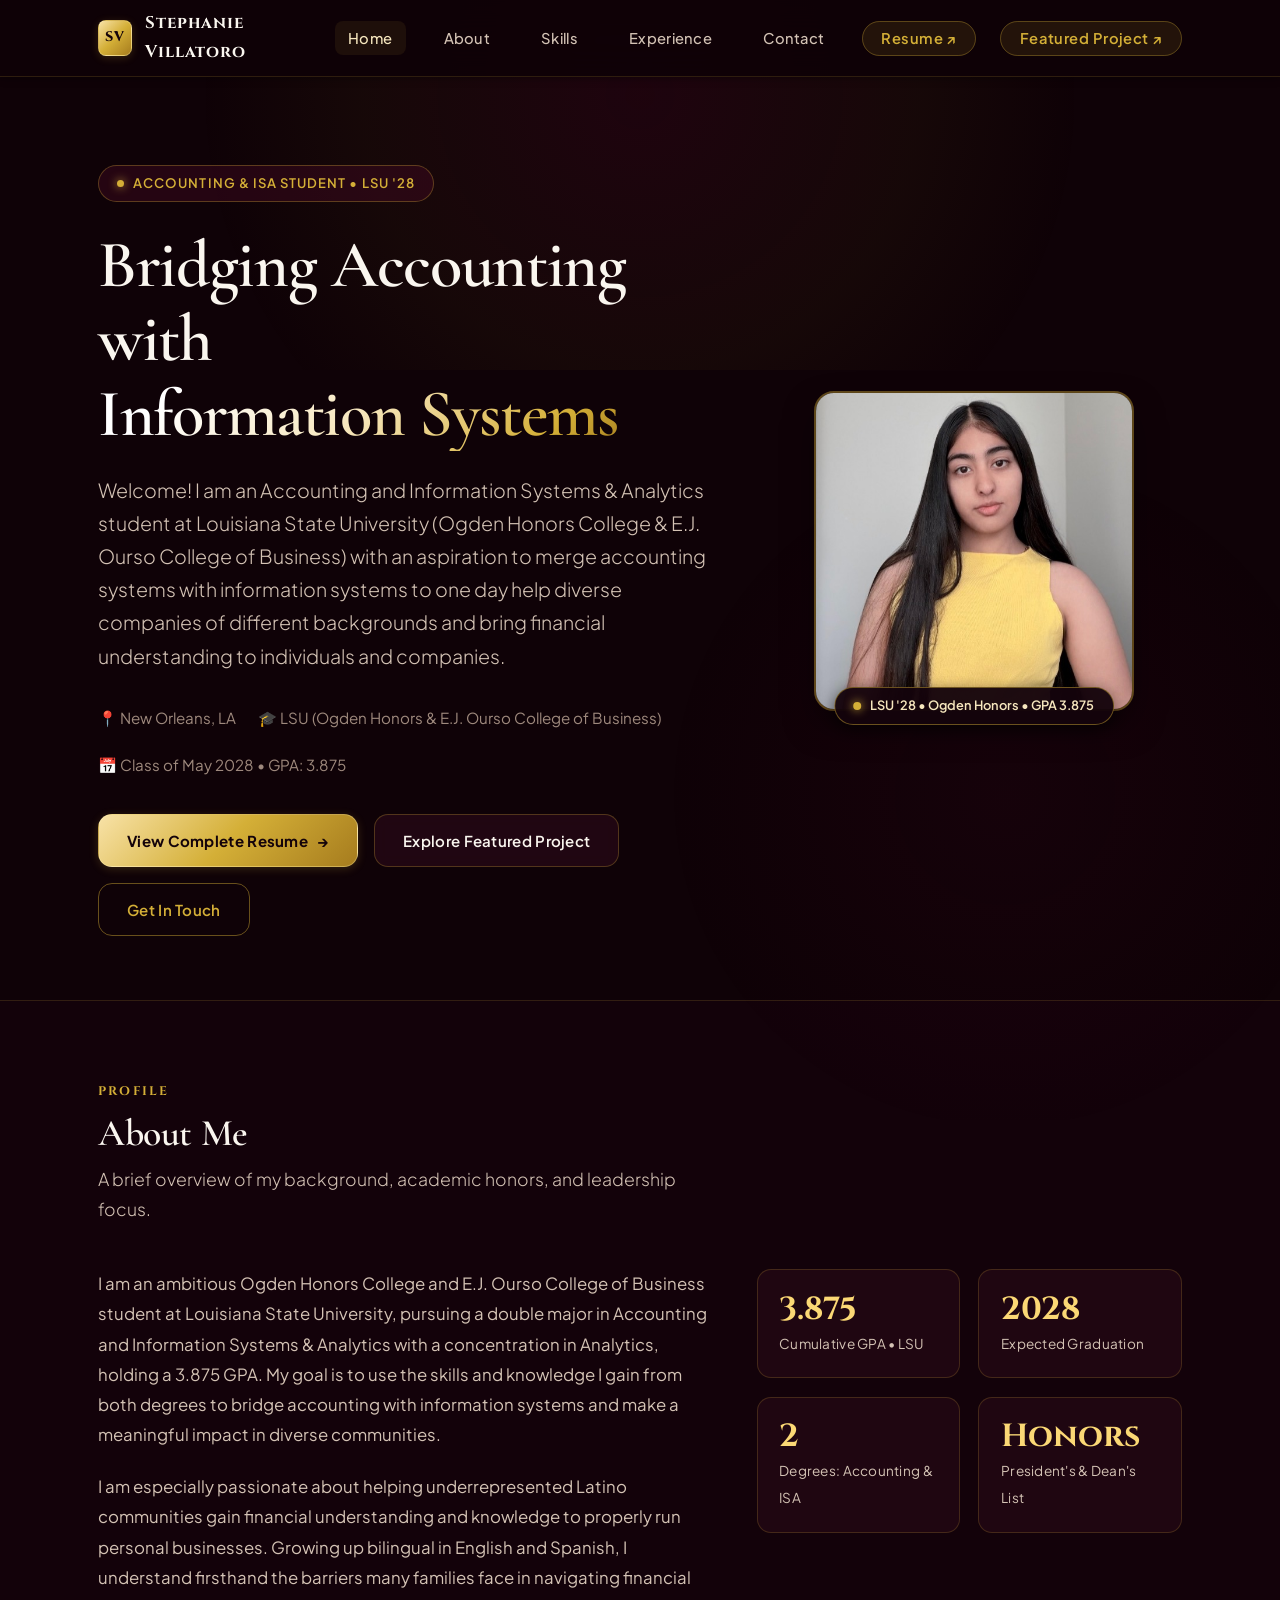
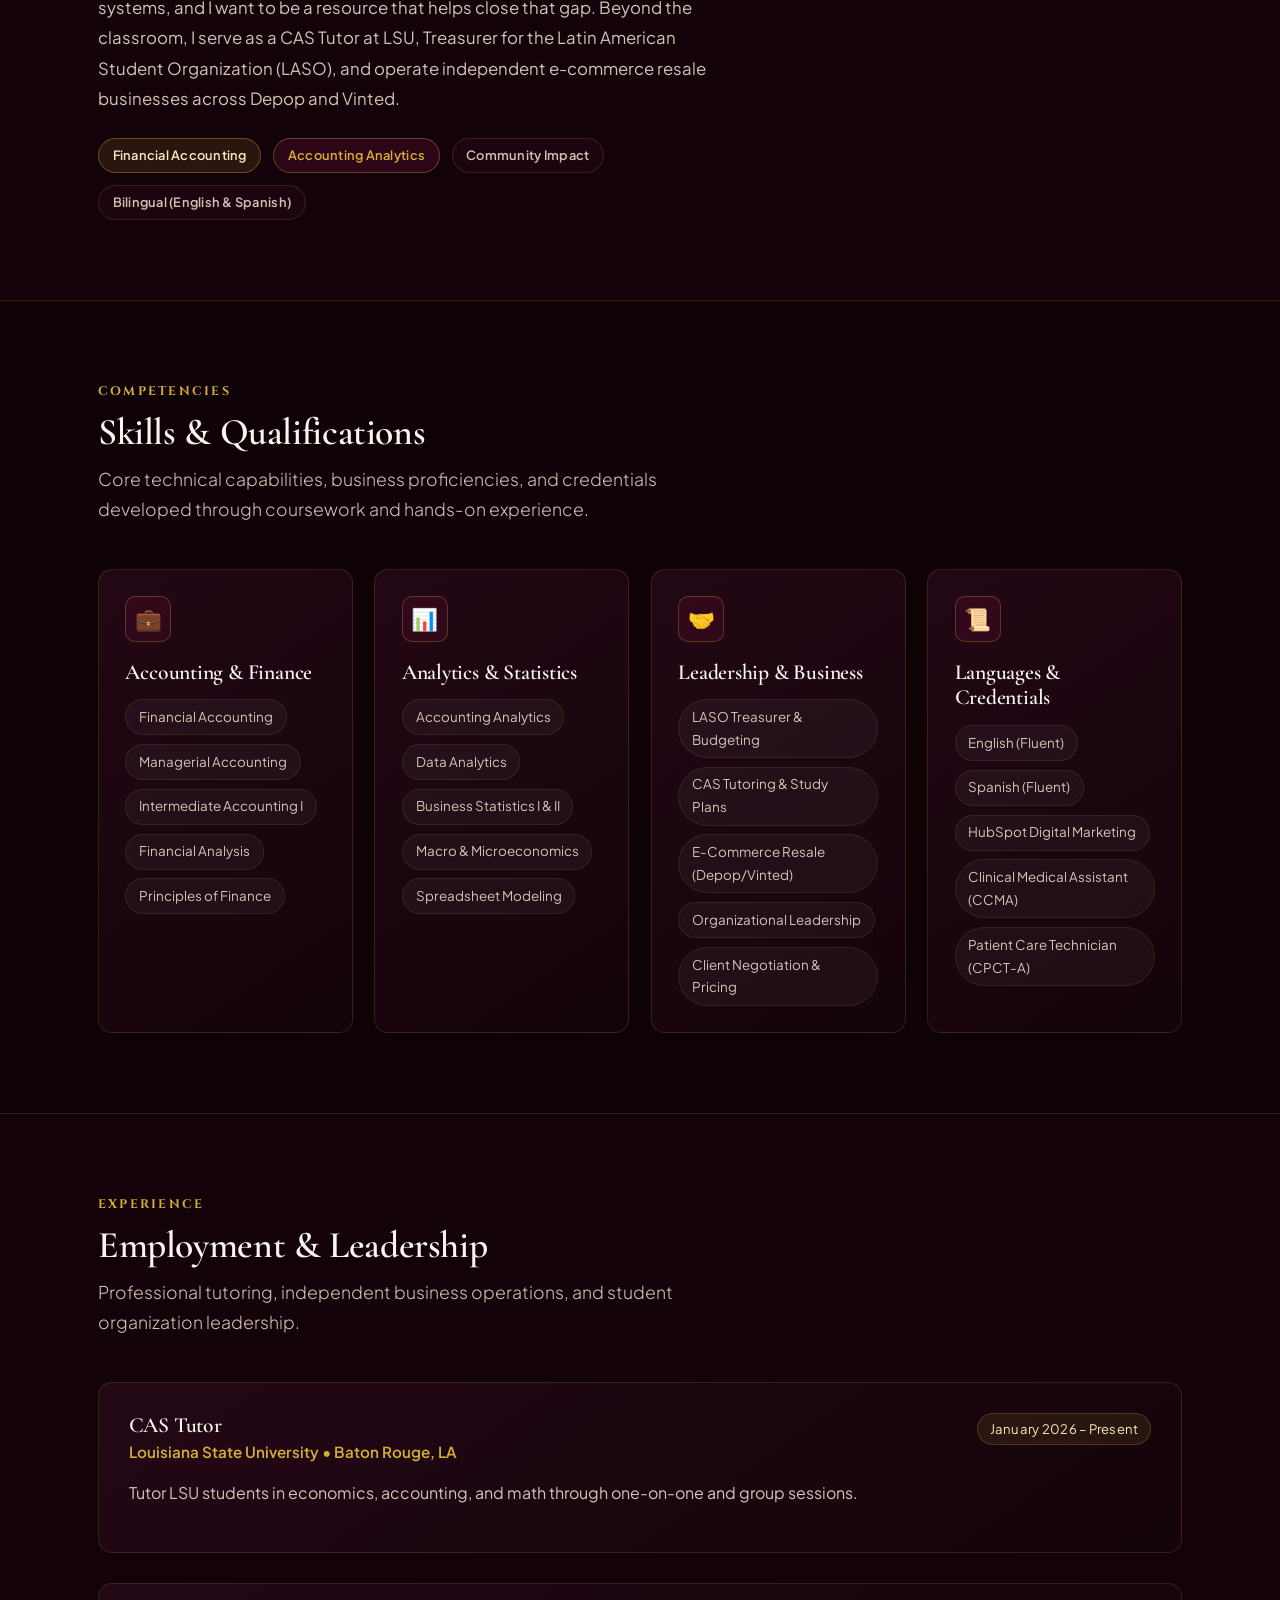
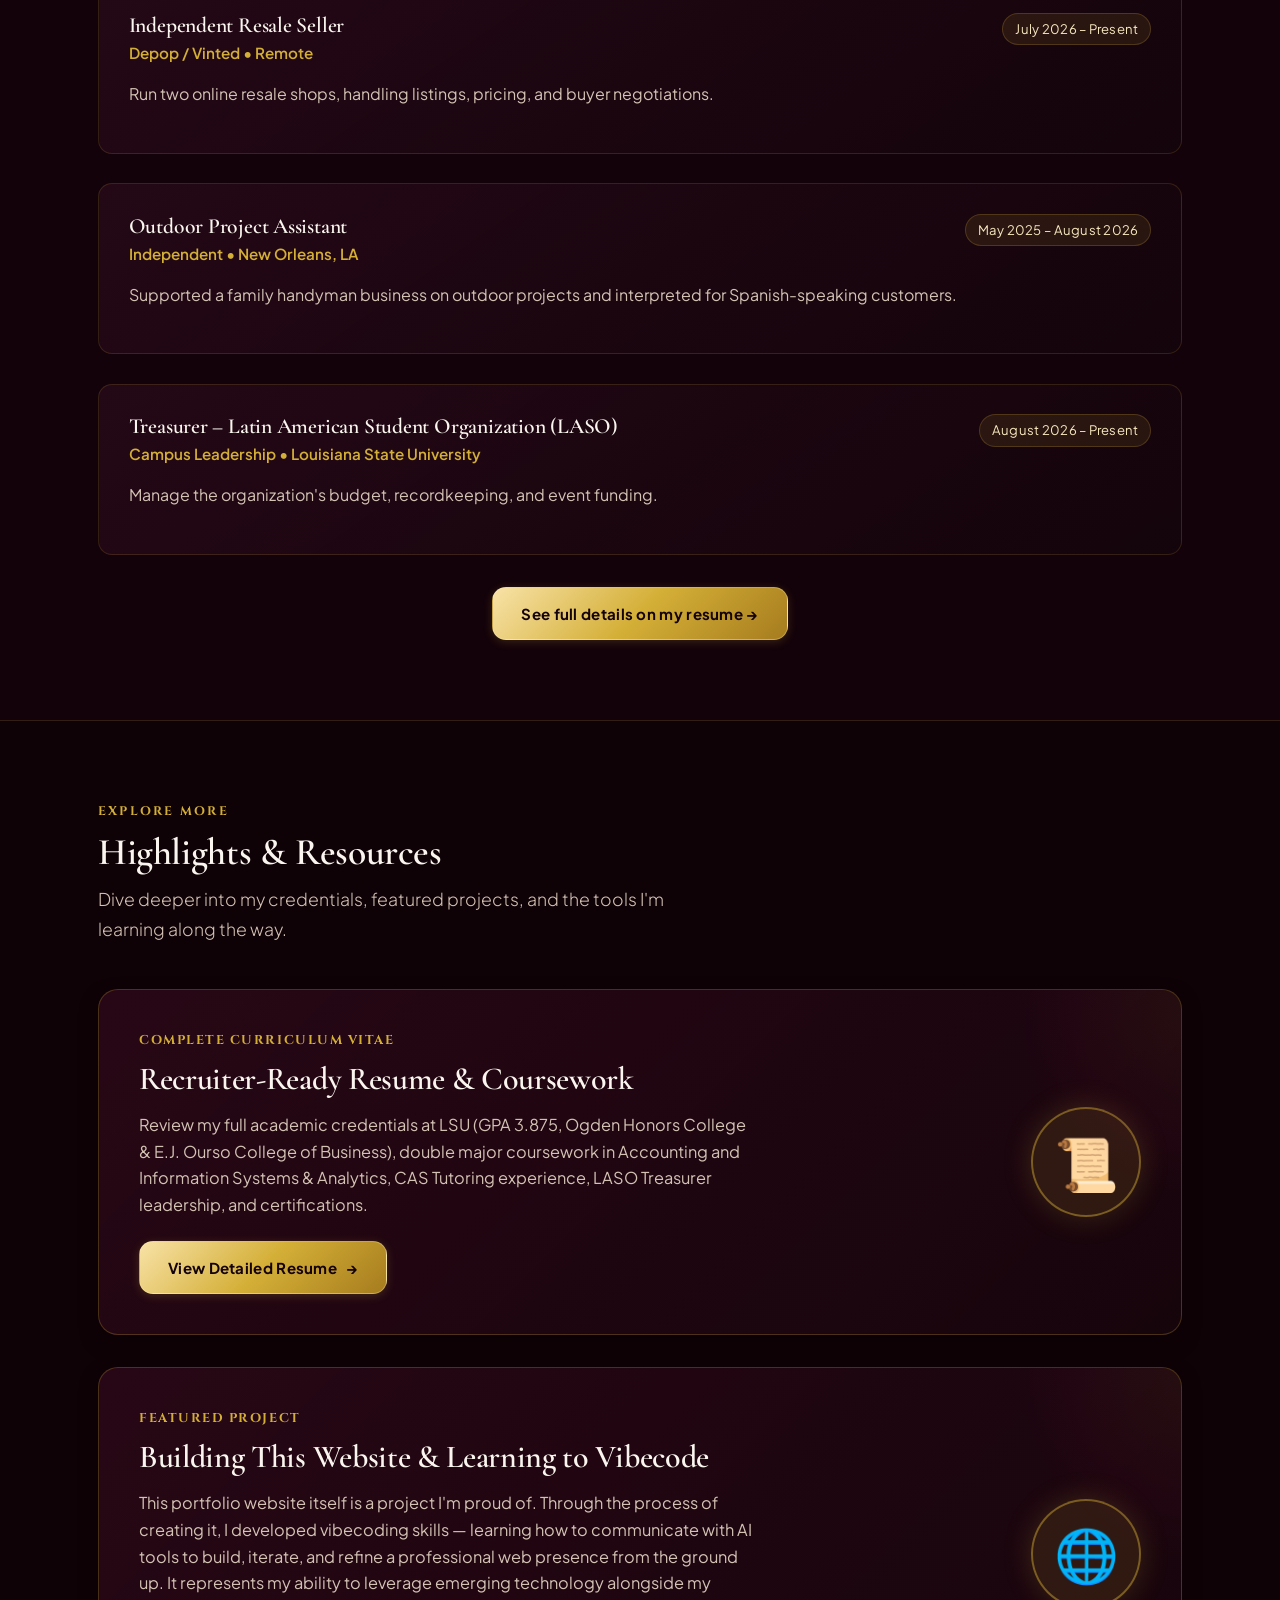
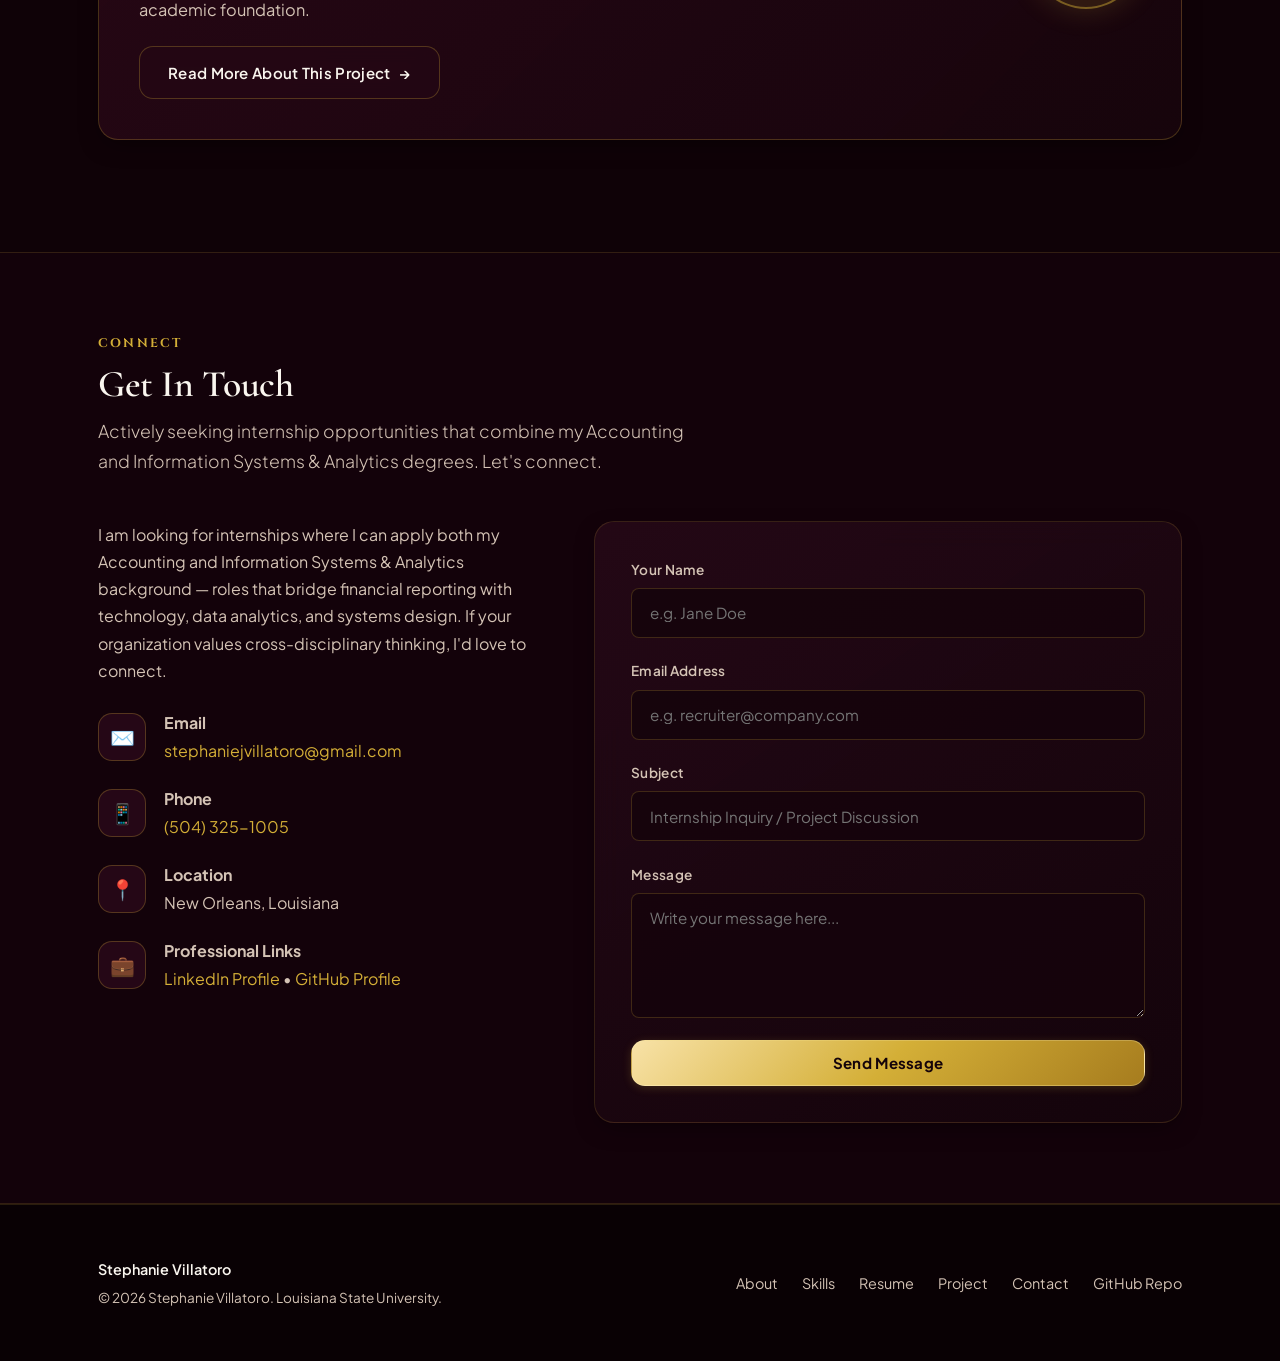
==== commit 9be4f75d: "Condense home page experience and remove outdated resume PDF" ====
--- a/index.html
+++ b/index.html
@@ -1,18 +1,24 @@
 <!DOCTYPE html>
 <html lang="en">
+
 <head>
   <meta charset="UTF-8">
   <meta name="viewport" content="width=device-width, initial-scale=1.0">
-  <meta name="description" content="Professional portfolio of Stephanie Villatoro, Accounting and Information Systems & Analytics student at Louisiana State University. Specializing in financial accounting, business statistics, accounting analytics, and systems modeling.">
-  <meta name="keywords" content="Stephanie Villatoro, Accounting, Information Systems and Analytics, Business Statistics, Financial Analysis, LSU, Honors, Portfolio, Resume">
+  <meta name="description"
+    content="Professional portfolio of Stephanie Villatoro, Accounting and Information Systems & Analytics student at Louisiana State University. Specializing in financial accounting, business statistics, accounting analytics, and systems modeling.">
+  <meta name="keywords"
+    content="Stephanie Villatoro, Accounting, Information Systems and Analytics, Business Statistics, Financial Analysis, LSU, Honors, Portfolio, Resume">
   <meta name="author" content="Stephanie Villatoro">
   <title>Stephanie Villatoro | Accounting &amp; ISA Portfolio | LSU</title>
   <link rel="preconnect" href="https://fonts.googleapis.com">
   <link rel="preconnect" href="https://fonts.gstatic.com" crossorigin>
-  <link href="https://fonts.googleapis.com/css2?family=Cinzel:wght@500;600;700;800&family=Cormorant+Garamond:ital,wght@0,400;0,500;0,600;0,700;1,400;1,600&family=Plus+Jakarta+Sans:wght@300;400;500;600;700&display=swap" rel="stylesheet">
+  <link
+    href="https://fonts.googleapis.com/css2?family=Cinzel:wght@500;600;700;800&family=Cormorant+Garamond:ital,wght@0,400;0,500;0,600;0,700;1,400;1,600&family=Plus+Jakarta+Sans:wght@300;400;500;600;700&display=swap"
+    rel="stylesheet">
   <link rel="icon" type="image/svg+xml" href="favicon.svg">
   <link rel="stylesheet" href="css/styles.css">
 </head>
+
 <body>
 
   <!-- Navigation Header -->
@@ -54,7 +60,10 @@
             Bridging Accounting with <span class="text-gradient">Information Systems</span>
           </h1>
           <p class="hero-subtitle">
-            Welcome! I am an Accounting and Information Systems &amp; Analytics student at Louisiana State University (Ogden Honors College &amp; E.J. Ourso College of Business) with an aspiration to merge accounting systems with information systems to one day help diverse companies of different backgrounds and bring financial understanding to individuals and companies.
+            Welcome! I am an Accounting and Information Systems &amp; Analytics student at Louisiana State University
+            (Ogden Honors College &amp; E.J. Ourso College of Business) with an aspiration to merge accounting systems
+            with information systems to one day help diverse companies of different backgrounds and bring financial
+            understanding to individuals and companies.
           </p>
 
           <div class="hero-meta">
@@ -79,7 +88,8 @@
 
         <div class="hero-visual">
           <div class="hero-avatar-wrapper">
-            <img src="images/stephanie_portrait.jpg" alt="Stephanie Villatoro - Accounting & ISA Student at LSU" class="hero-avatar-img">
+            <img src="images/stephanie_portrait.jpg" alt="Stephanie Villatoro - Accounting & ISA Student at LSU"
+              class="hero-avatar-img">
             <div class="hero-avatar-badge">
               <span class="badge-status-dot"></span>
               <span>LSU '28 &bull; Ogden Honors &bull; GPA 3.875</span>
@@ -101,10 +111,19 @@
         <div class="about-grid">
           <div class="profile-narrative">
             <p>
-              I am an ambitious Ogden Honors College and E.J. Ourso College of Business student at Louisiana State University, pursuing a double major in Accounting and Information Systems &amp; Analytics with a concentration in Analytics, holding a 3.875 GPA. My goal is to use the skills and knowledge I gain from both degrees to bridge accounting with information systems and make a meaningful impact in diverse communities.
+              I am an ambitious Ogden Honors College and E.J. Ourso College of Business student at Louisiana State
+              University, pursuing a double major in Accounting and Information Systems &amp; Analytics with a
+              concentration in Analytics, holding a 3.875 GPA. My goal is to use the skills and knowledge I gain from
+              both degrees to bridge accounting with information systems and make a meaningful impact in diverse
+              communities.
             </p>
             <p>
-              I am especially passionate about helping underrepresented Latino communities gain financial understanding and knowledge to properly run personal businesses. Growing up bilingual in English and Spanish, I understand firsthand the barriers many families face in navigating financial systems, and I want to be a resource that helps close that gap. Beyond the classroom, I serve as a CAS Tutor at LSU, Treasurer for the Latin American Student Organization (LASO), and operate independent e-commerce resale businesses across Depop and Vinted.
+              I am especially passionate about helping underrepresented Latino communities gain financial understanding
+              and knowledge to properly run personal businesses. Growing up bilingual in English and Spanish, I
+              understand firsthand the barriers many families face in navigating financial systems, and I want to be a
+              resource that helps close that gap. Beyond the classroom, I serve as a CAS Tutor at LSU, Treasurer for the
+              Latin American Student Organization (LASO), and operate independent e-commerce resale businesses across
+              Depop and Vinted.
             </p>
             <div style="margin-top: 1.5rem; display: flex; gap: 0.75rem; flex-wrap: wrap;">
               <span class="badge badge-primary">Financial Accounting</span>
@@ -142,7 +161,8 @@
         <div class="section-header">
           <span class="section-tag">Competencies</span>
           <h2 class="section-title">Skills &amp; Qualifications</h2>
-          <p class="section-subtitle">Core technical capabilities, business proficiencies, and credentials developed through coursework and hands-on experience.</p>
+          <p class="section-subtitle">Core technical capabilities, business proficiencies, and credentials developed
+            through coursework and hands-on experience.</p>
         </div>
 
         <div class="grid-4">
@@ -207,11 +227,11 @@
         <div class="section-header">
           <span class="section-tag">Experience</span>
           <h2 class="section-title">Employment &amp; Leadership</h2>
-          <p class="section-subtitle">Professional tutoring, independent business operations, and student organization leadership.</p>
+          <p class="section-subtitle">Professional tutoring, independent business operations, and student organization
+            leadership.</p>
         </div>
 
         <div class="timeline">
-          <!-- Role 1 -->
           <article class="timeline-item">
             <div class="timeline-header">
               <div>
@@ -220,14 +240,9 @@
               </div>
               <span class="timeline-date">January 2026 &ndash; Present</span>
             </div>
-            <ul class="timeline-duties">
-              <li>Tutor students in economics, accounting, and mathematics via one-on-one and group sessions, adapting to varied learning styles.</li>
-              <li>Maintain a high volume of appointments booked each week across individual and group formats.</li>
-              <li>Assist students in forming a unique study plan and using appropriate resources for individual academic success.</li>
-            </ul>
+            <p>Tutor LSU students in economics, accounting, and math through one-on-one and group sessions.</p>
           </article>
 
-          <!-- Role 2 -->
           <article class="timeline-item">
             <div class="timeline-header">
               <div>
@@ -236,14 +251,9 @@
               </div>
               <span class="timeline-date">July 2026 &ndash; Present</span>
             </div>
-            <ul class="timeline-duties">
-              <li>Operate independent resale shops on Depop and Vinted, managing listings, pricing, and customer transactions end to end.</li>
-              <li>Negotiate prices with buyers to close sales while maintaining profitability across both platforms.</li>
-              <li>Oversee inventory sourcing, shop operations, and self-directed business management.</li>
-            </ul>
+            <p>Run two online resale shops, handling listings, pricing, and buyer negotiations.</p>
           </article>
 
-          <!-- Role 3 -->
           <article class="timeline-item">
             <div class="timeline-header">
               <div>
@@ -252,13 +262,10 @@
               </div>
               <span class="timeline-date">May 2025 &ndash; August 2026</span>
             </div>
-            <ul class="timeline-duties">
-              <li>Assisted a family handyman business with outdoor projects including sod placement, gravel leveling, and shed assembly, among many other tasks.</li>
-              <li>Interpreted between English and Spanish for customers on pricing, materials, and project processes.</li>
-            </ul>
+            <p>Supported a family handyman business on outdoor projects and interpreted for Spanish-speaking customers.
+            </p>
           </article>
 
-          <!-- Role 4 (Leadership) -->
           <article class="timeline-item">
             <div class="timeline-header">
               <div>
@@ -267,11 +274,12 @@
               </div>
               <span class="timeline-date">August 2026 &ndash; Present</span>
             </div>
-            <ul class="timeline-duties">
-              <li>Manage organizational budget and financial operations, overseeing recordkeeping and directing fund allocation across events.</li>
-              <li>Coordinate with LSU Horizons community service initiatives.</li>
-            </ul>
+            <p>Manage the organization's budget, recordkeeping, and event funding.</p>
           </article>
+        </div>
+
+        <div style="margin-top: 2rem; text-align: center;">
+          <a href="resume.html" class="btn btn-primary">See full details on my resume &rarr;</a>
         </div>
       </div>
     </section>
@@ -282,7 +290,8 @@
         <div class="section-header">
           <span class="section-tag">Explore More</span>
           <h2 class="section-title">Highlights &amp; Resources</h2>
-          <p class="section-subtitle">Dive deeper into my credentials, featured projects, and the tools I'm learning along the way.</p>
+          <p class="section-subtitle">Dive deeper into my credentials, featured projects, and the tools I'm learning
+            along the way.</p>
         </div>
 
         <!-- Callout 1: Resume -->
@@ -291,14 +300,17 @@
             <span class="feature-banner-tag">Complete Curriculum Vitae</span>
             <h3 class="feature-banner-title">Recruiter-Ready Resume &amp; Coursework</h3>
             <p class="feature-banner-desc">
-              Review my full academic credentials at LSU (GPA 3.875, Ogden Honors College &amp; E.J. Ourso College of Business), double major coursework in Accounting and Information Systems &amp; Analytics, CAS Tutoring experience, LASO Treasurer leadership, and certifications.
+              Review my full academic credentials at LSU (GPA 3.875, Ogden Honors College &amp; E.J. Ourso College of
+              Business), double major coursework in Accounting and Information Systems &amp; Analytics, CAS Tutoring
+              experience, LASO Treasurer leadership, and certifications.
             </p>
             <a href="resume.html" class="btn btn-primary" id="bannerResumeLink">
               View Detailed Resume
               <span>→</span>
             </a>
           </div>
-          <div style="display: flex; justify-content: center; align-items: center; width: 110px; height: 110px; border-radius: 50%; background: rgba(212, 175, 55, 0.12); border: 2px solid rgba(212, 175, 55, 0.45); box-shadow: 0 0 30px rgba(212, 175, 55, 0.2); flex-shrink: 0;">
+          <div
+            style="display: flex; justify-content: center; align-items: center; width: 110px; height: 110px; border-radius: 50%; background: rgba(212, 175, 55, 0.12); border: 2px solid rgba(212, 175, 55, 0.45); box-shadow: 0 0 30px rgba(212, 175, 55, 0.2); flex-shrink: 0;">
             <span style="font-size: 3.25rem;">📜</span>
           </div>
         </div>
@@ -309,14 +321,18 @@
             <span class="feature-banner-tag">Featured Project</span>
             <h3 class="feature-banner-title">Building This Website &amp; Learning to Vibecode</h3>
             <p class="feature-banner-desc">
-              This portfolio website itself is a project I'm proud of. Through the process of creating it, I developed vibecoding skills — learning how to communicate with AI tools to build, iterate, and refine a professional web presence from the ground up. It represents my ability to leverage emerging technology alongside my academic foundation.
+              This portfolio website itself is a project I'm proud of. Through the process of creating it, I developed
+              vibecoding skills — learning how to communicate with AI tools to build, iterate, and refine a professional
+              web presence from the ground up. It represents my ability to leverage emerging technology alongside my
+              academic foundation.
             </p>
             <a href="project.html" class="btn btn-secondary" id="bannerProjectLink">
               Read More About This Project
               <span>→</span>
             </a>
           </div>
-          <div style="display: flex; justify-content: center; align-items: center; width: 110px; height: 110px; border-radius: 50%; background: rgba(212, 175, 55, 0.12); border: 2px solid rgba(212, 175, 55, 0.45); box-shadow: 0 0 30px rgba(212, 175, 55, 0.2); flex-shrink: 0;">
+          <div
+            style="display: flex; justify-content: center; align-items: center; width: 110px; height: 110px; border-radius: 50%; background: rgba(212, 175, 55, 0.12); border: 2px solid rgba(212, 175, 55, 0.45); box-shadow: 0 0 30px rgba(212, 175, 55, 0.2); flex-shrink: 0;">
             <span style="font-size: 3.25rem;">🌐</span>
           </div>
         </div>
@@ -329,13 +345,16 @@
         <div class="section-header">
           <span class="section-tag">Connect</span>
           <h2 class="section-title">Get In Touch</h2>
-          <p class="section-subtitle">Actively seeking internship opportunities that combine my Accounting and Information Systems &amp; Analytics degrees. Let's connect.</p>
+          <p class="section-subtitle">Actively seeking internship opportunities that combine my Accounting and
+            Information Systems &amp; Analytics degrees. Let's connect.</p>
         </div>
 
         <div class="contact-grid">
           <div>
             <p>
-              I am looking for internships where I can apply both my Accounting and Information Systems &amp; Analytics background — roles that bridge financial reporting with technology, data analytics, and systems design. If your organization values cross-disciplinary thinking, I'd love to connect.
+              I am looking for internships where I can apply both my Accounting and Information Systems &amp; Analytics
+              background — roles that bridge financial reporting with technology, data analytics, and systems design. If
+              your organization values cross-disciplinary thinking, I'd love to connect.
             </p>
             <div class="contact-info-list">
               <div class="contact-info-item">
@@ -363,8 +382,10 @@
                 <div class="contact-icon-box">💼</div>
                 <div>
                   <strong>Professional Links</strong><br>
-                  <a href="https://www.linkedin.com/in/stephanie-villatoro-53b615313" target="_blank" rel="noopener noreferrer">LinkedIn Profile</a> &bull; 
-                  <a href="https://github.com/Stephanievillatoro" target="_blank" rel="noopener noreferrer">GitHub Profile</a>
+                  <a href="https://www.linkedin.com/in/stephanie-villatoro-53b615313" target="_blank"
+                    rel="noopener noreferrer">LinkedIn Profile</a> &bull;
+                  <a href="https://github.com/Stephanievillatoro" target="_blank" rel="noopener noreferrer">GitHub
+                    Profile</a>
                 </div>
               </div>
             </div>
@@ -380,15 +401,18 @@
               </div>
               <div class="form-group">
                 <label for="contactEmail" class="form-label">Email Address</label>
-                <input type="email" id="contactEmail" class="form-input" placeholder="e.g. recruiter@company.com" required>
+                <input type="email" id="contactEmail" class="form-input" placeholder="e.g. recruiter@company.com"
+                  required>
               </div>
               <div class="form-group">
                 <label for="contactSubject" class="form-label">Subject</label>
-                <input type="text" id="contactSubject" class="form-input" placeholder="Internship Inquiry / Project Discussion" required>
+                <input type="text" id="contactSubject" class="form-input"
+                  placeholder="Internship Inquiry / Project Discussion" required>
               </div>
               <div class="form-group">
                 <label for="contactMessage" class="form-label">Message</label>
-                <textarea id="contactMessage" class="form-textarea" placeholder="Write your message here..." required></textarea>
+                <textarea id="contactMessage" class="form-textarea" placeholder="Write your message here..."
+                  required></textarea>
               </div>
               <button type="submit" class="btn btn-primary" id="sendMessageBtn">
                 Send Message
@@ -417,11 +441,13 @@
         <li><a href="resume.html">Resume</a></li>
         <li><a href="project.html">Project</a></li>
         <li><a href="#contact">Contact</a></li>
-        <li><a href="https://github.com/Stephanievillatoro/Stephanie-Website" target="_blank" rel="noopener noreferrer">GitHub Repo</a></li>
+        <li><a href="https://github.com/Stephanievillatoro/Stephanie-Website" target="_blank"
+            rel="noopener noreferrer">GitHub Repo</a></li>
       </ul>
     </div>
   </footer>
 
   <script src="js/main.js"></script>
 </body>
-</html>
+
+</html>
